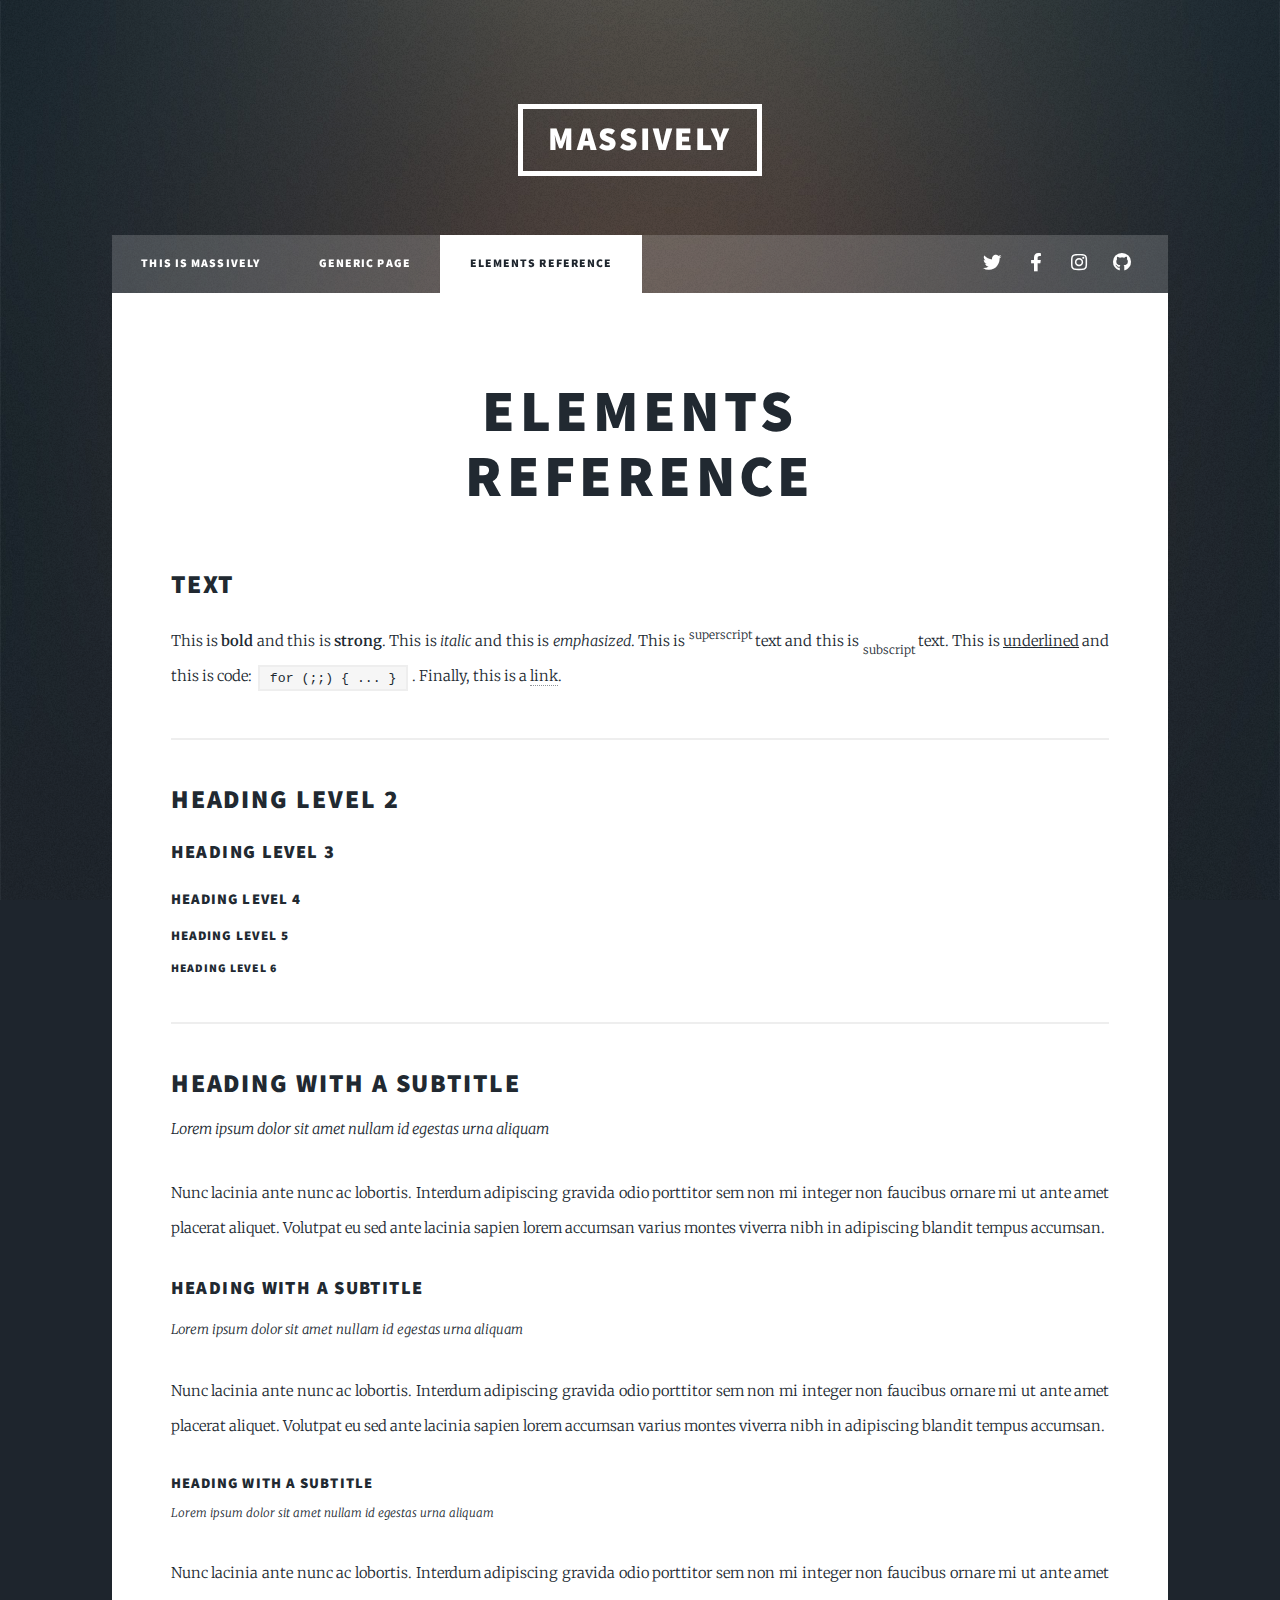
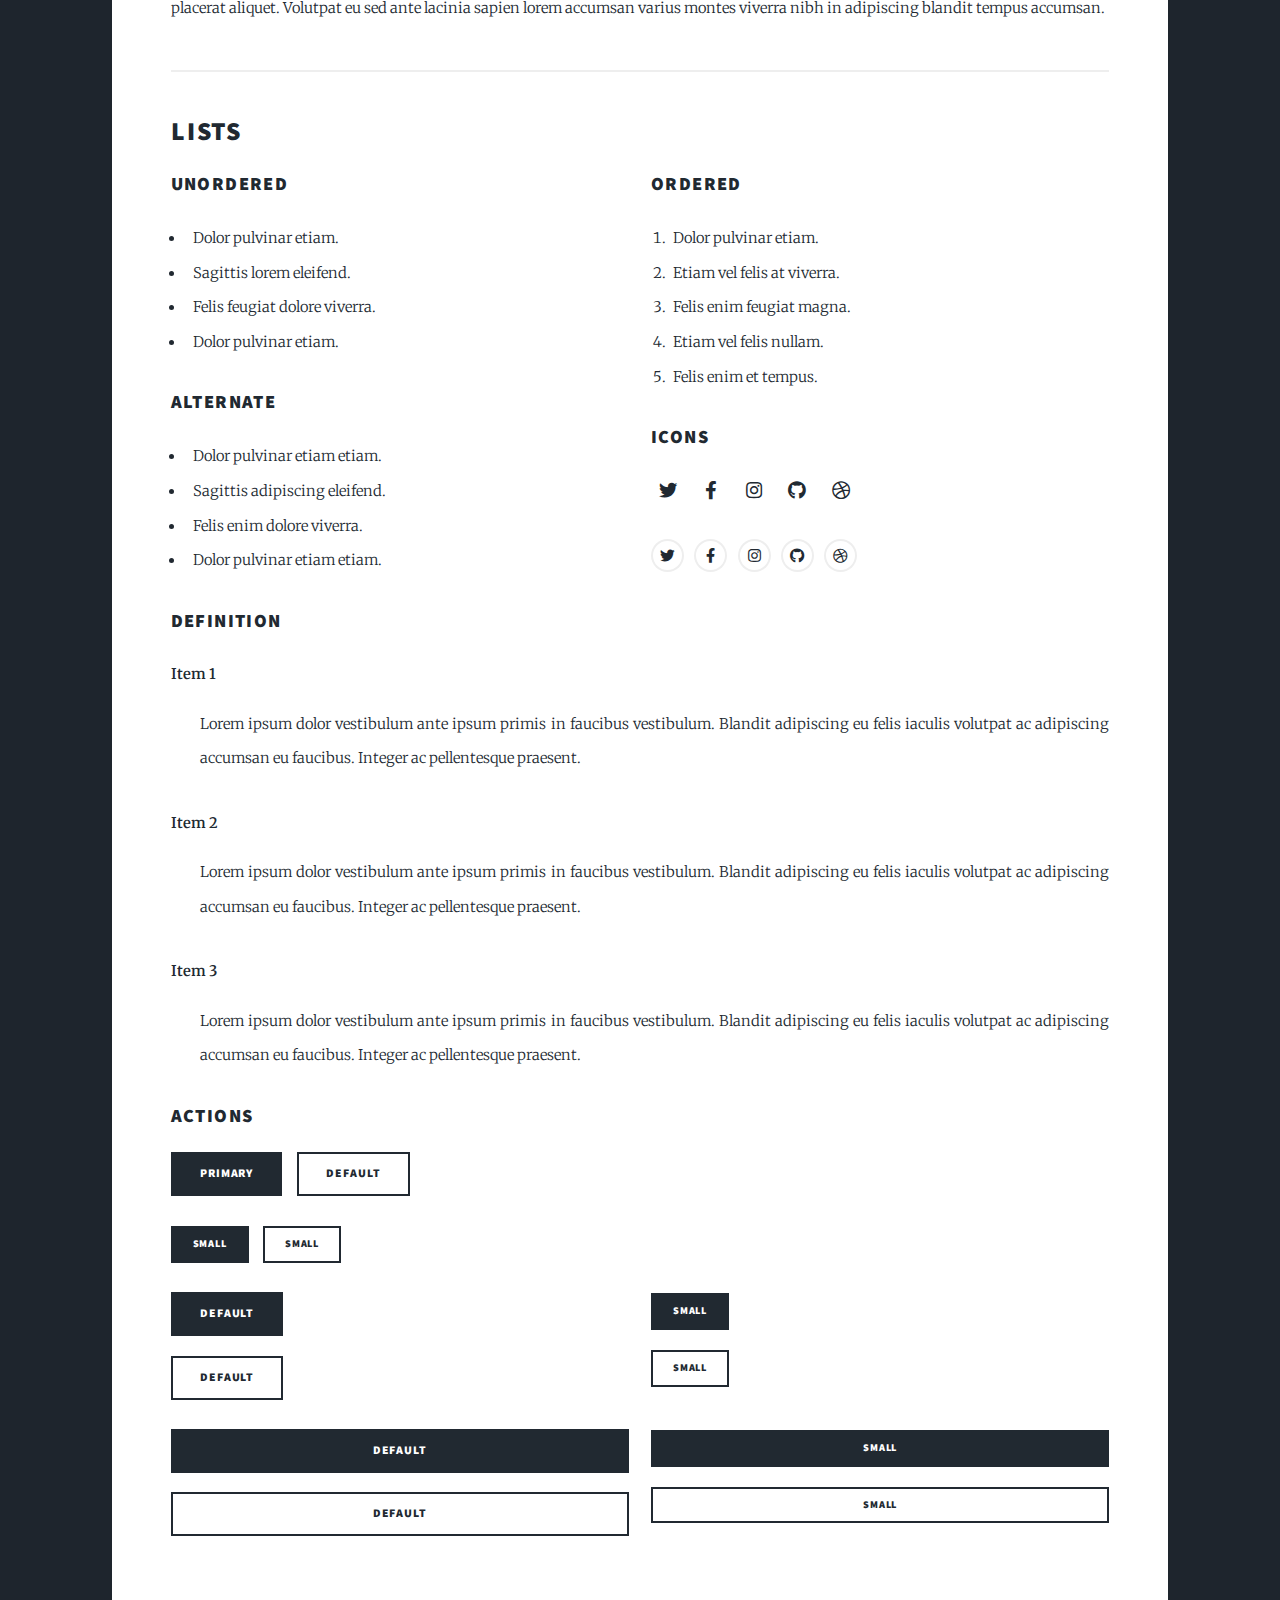
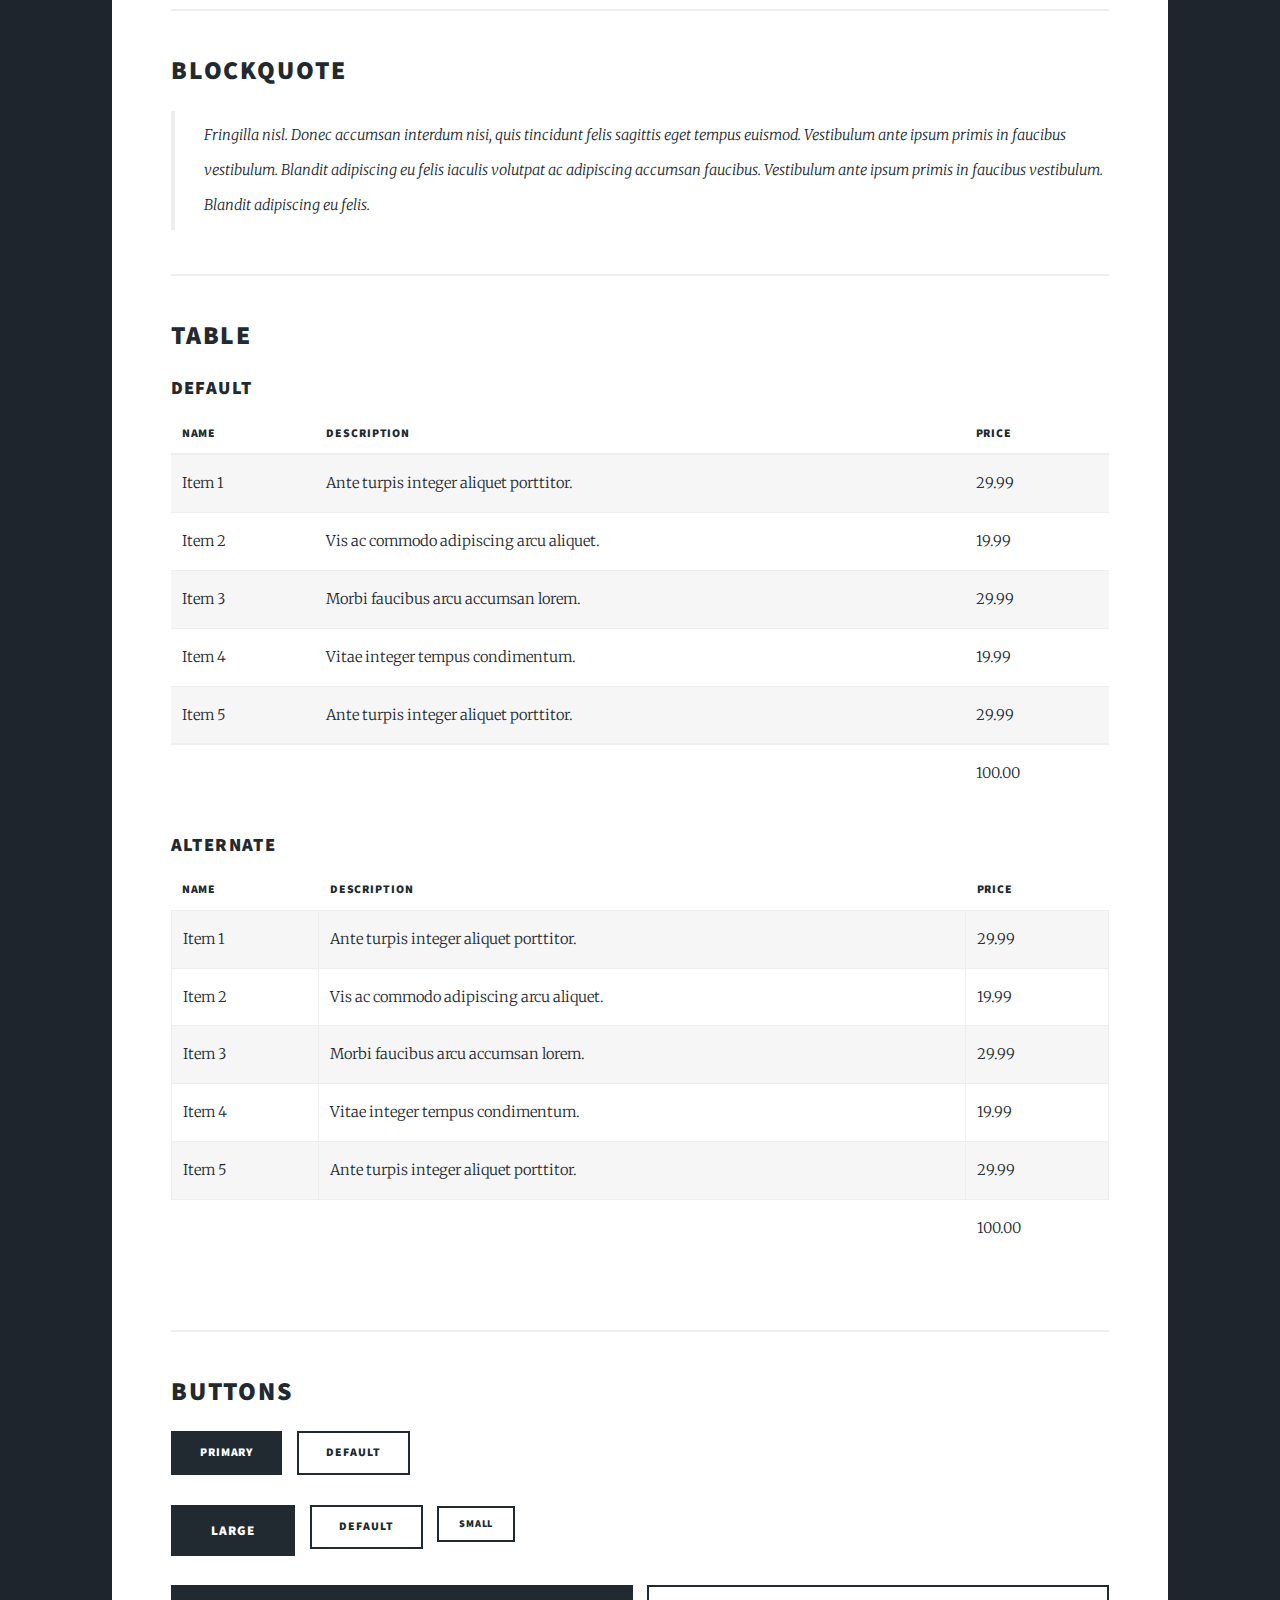
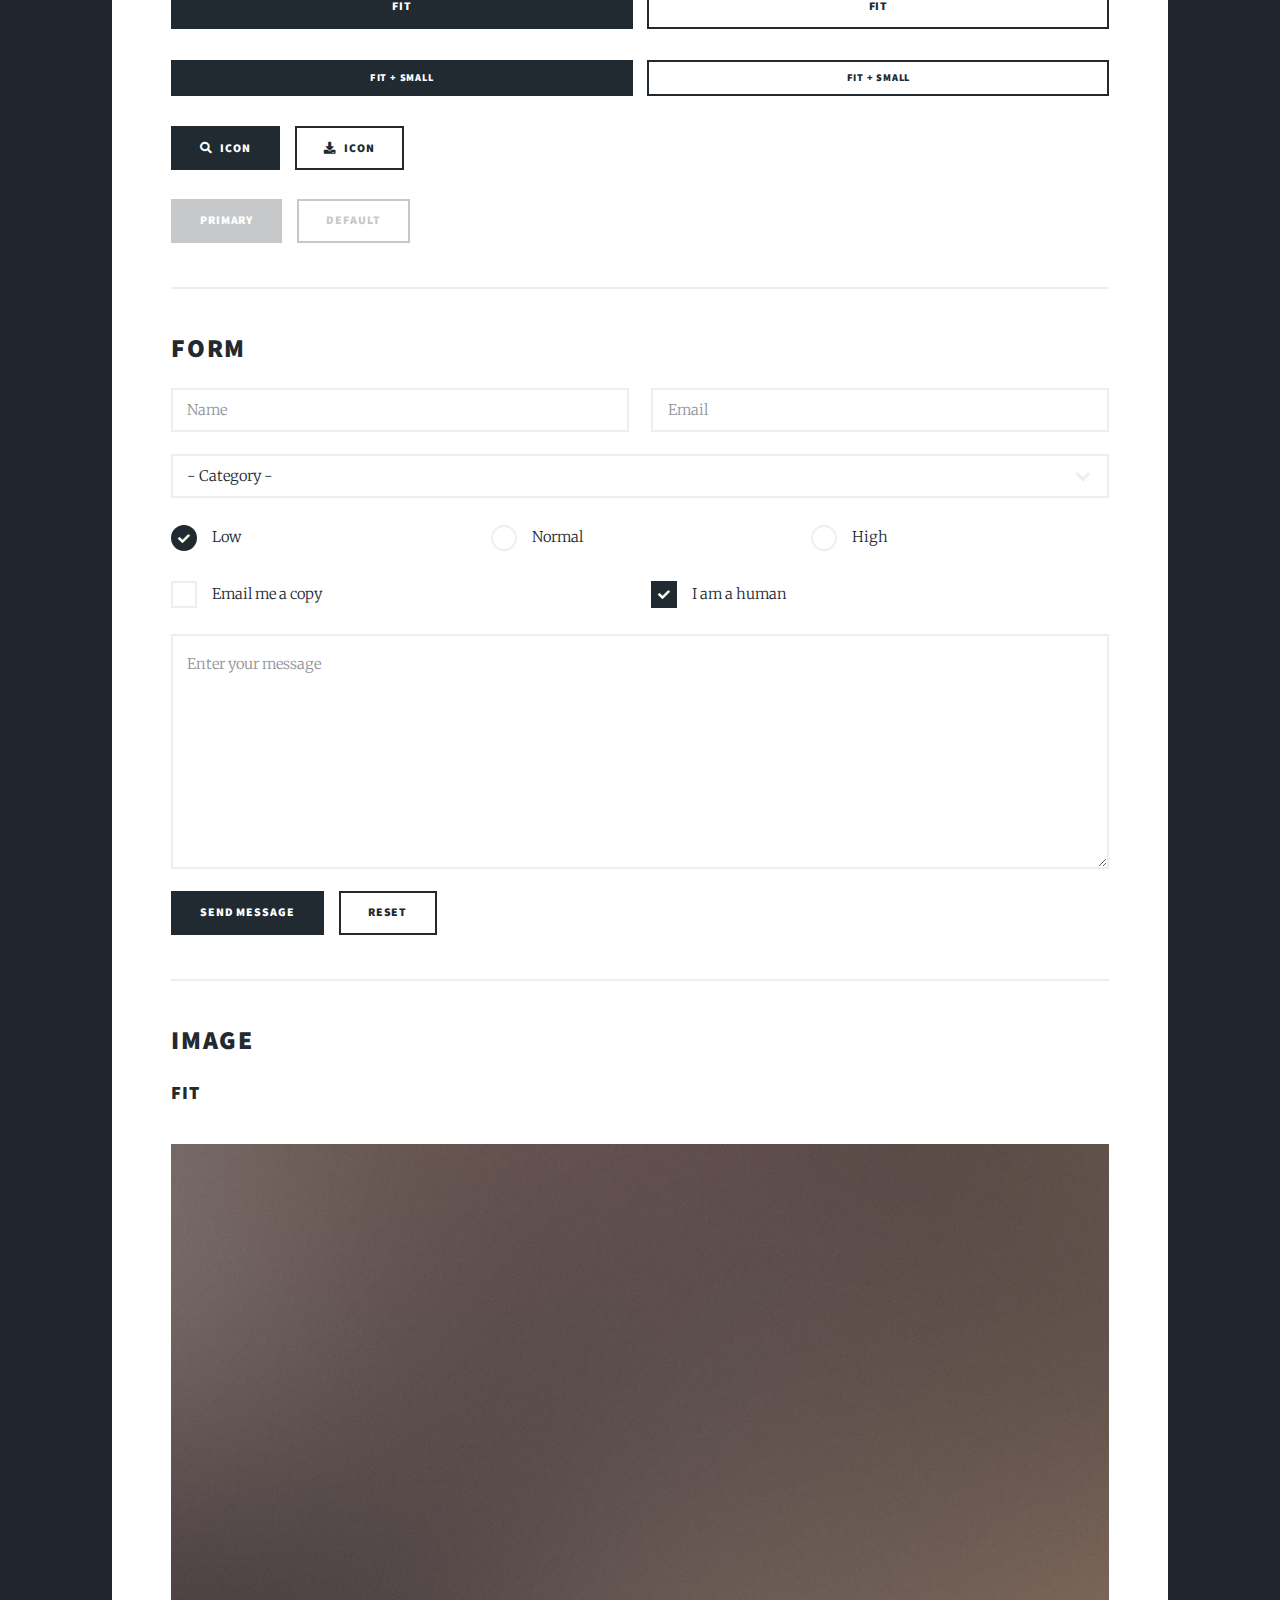
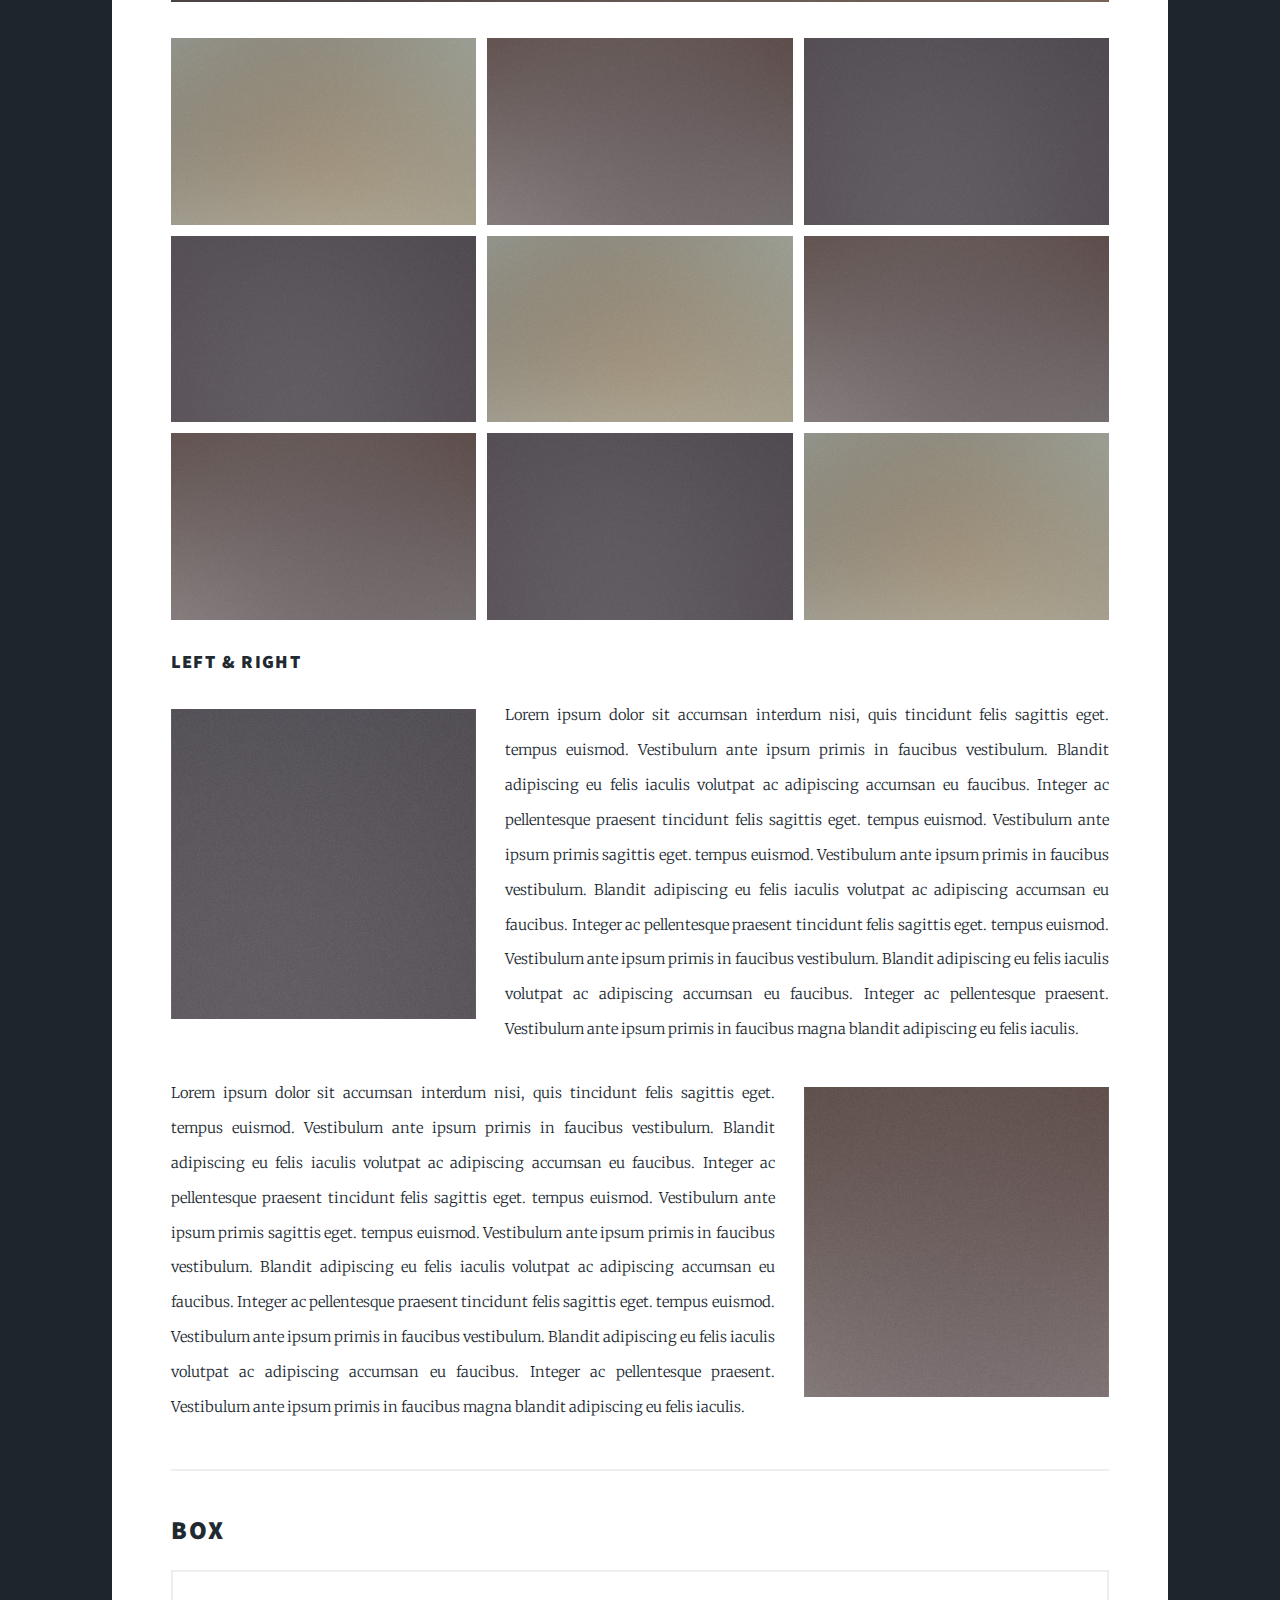
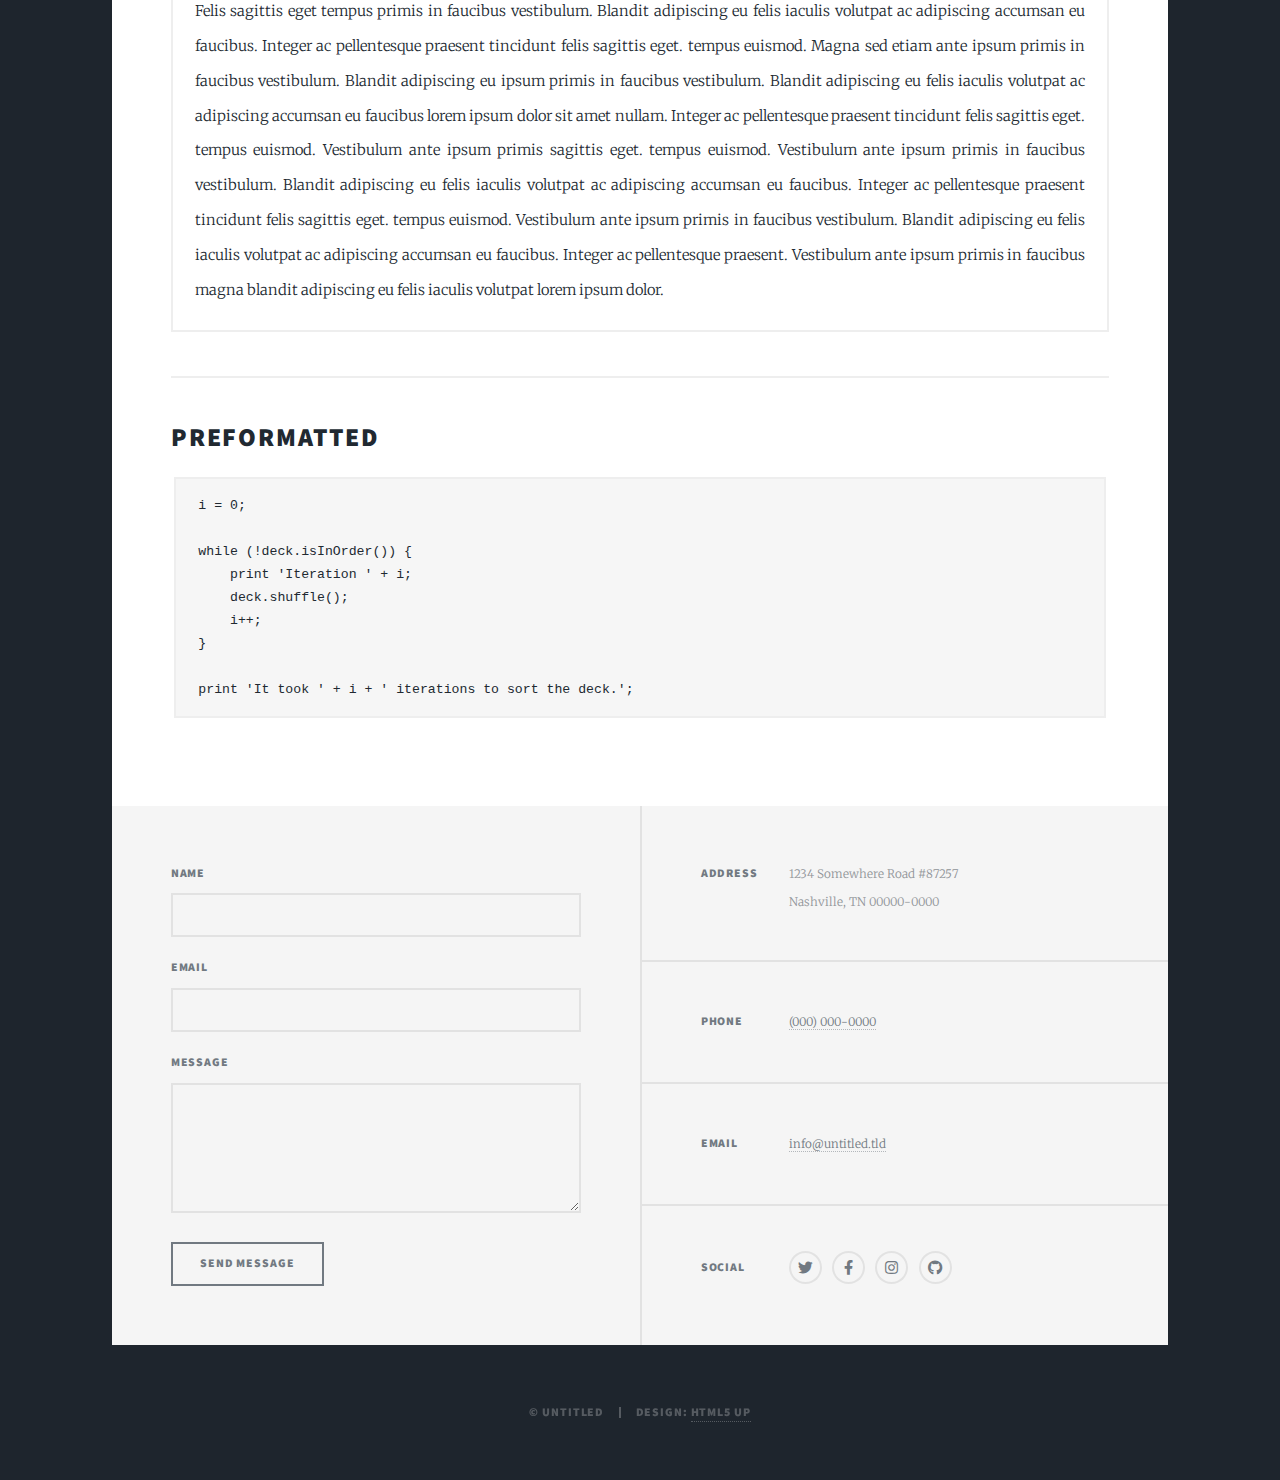
==== elements.html @ d50e8ffd "fixed directories" ====
<!DOCTYPE HTML>
<!--
	Massively by HTML5 UP
	html5up.net | @ajlkn
	Free for personal and commercial use under the CCA 3.0 license (html5up.net/license)
-->
<html>
	<head>
		<title>Elements Reference - Massively by HTML5 UP</title>
		<meta charset="utf-8" />
		<meta name="viewport" content="width=device-width, initial-scale=1, user-scalable=no" />
		<link rel="stylesheet" href="assets/css/main.css" />
		<noscript><link rel="stylesheet" href="assets/css/noscript.css" /></noscript>
	</head>
	<body class="is-preload">

		<!-- Wrapper -->
			<div id="wrapper">

				<!-- Header -->
					<header id="header">
						<a href="index.html" class="logo">Massively</a>
					</header>

				<!-- Nav -->
					<nav id="nav">
						<ul class="links">
							<li><a href="index.html">This is Massively</a></li>
							<li><a href="generic.html">Generic Page</a></li>
							<li class="active"><a href="elements.html">Elements Reference</a></li>
						</ul>
						<ul class="icons">
							<li><a href="#" class="icon brands fa-twitter"><span class="label">Twitter</span></a></li>
							<li><a href="#" class="icon brands fa-facebook-f"><span class="label">Facebook</span></a></li>
							<li><a href="#" class="icon brands fa-instagram"><span class="label">Instagram</span></a></li>
							<li><a href="#" class="icon brands fa-github"><span class="label">GitHub</span></a></li>
						</ul>
					</nav>

				<!-- Main -->
					<div id="main">

						<!-- Post -->
							<section class="post">
								<header class="major">
									<h1>Elements<br />
									Reference</h1>
								</header>

								<!-- Text stuff -->
									<h2>Text</h2>
									<p>This is <b>bold</b> and this is <strong>strong</strong>. This is <i>italic</i> and this is <em>emphasized</em>.
									This is <sup>superscript</sup> text and this is <sub>subscript</sub> text.
									This is <u>underlined</u> and this is code: <code>for (;;) { ... }</code>.
									Finally, this is a <a href="#">link</a>.</p>
									<hr />
									<h2>Heading Level 2</h2>
									<h3>Heading Level 3</h3>
									<h4>Heading Level 4</h4>
									<h5>Heading Level 5</h5>
									<h6>Heading Level 6</h6>
									<hr />
									<header>
										<h2>Heading with a Subtitle</h2>
										<p>Lorem ipsum dolor sit amet nullam id egestas urna aliquam</p>
									</header>
									<p>Nunc lacinia ante nunc ac lobortis. Interdum adipiscing gravida odio porttitor sem non mi integer non faucibus ornare mi ut ante amet placerat aliquet. Volutpat eu sed ante lacinia sapien lorem accumsan varius montes viverra nibh in adipiscing blandit tempus accumsan.</p>
									<header>
										<h3>Heading with a Subtitle</h3>
										<p>Lorem ipsum dolor sit amet nullam id egestas urna aliquam</p>
									</header>
									<p>Nunc lacinia ante nunc ac lobortis. Interdum adipiscing gravida odio porttitor sem non mi integer non faucibus ornare mi ut ante amet placerat aliquet. Volutpat eu sed ante lacinia sapien lorem accumsan varius montes viverra nibh in adipiscing blandit tempus accumsan.</p>
									<header>
										<h4>Heading with a Subtitle</h4>
										<p>Lorem ipsum dolor sit amet nullam id egestas urna aliquam</p>
									</header>
									<p>Nunc lacinia ante nunc ac lobortis. Interdum adipiscing gravida odio porttitor sem non mi integer non faucibus ornare mi ut ante amet placerat aliquet. Volutpat eu sed ante lacinia sapien lorem accumsan varius montes viverra nibh in adipiscing blandit tempus accumsan.</p>

									<hr />

								<!-- Lists -->
									<h2>Lists</h2>
									<div class="row">
										<div class="col-6 col-12-small">

											<h3>Unordered</h3>
											<ul>
												<li>Dolor pulvinar etiam.</li>
												<li>Sagittis lorem eleifend.</li>
												<li>Felis feugiat dolore viverra.</li>
												<li>Dolor pulvinar etiam.</li>
											</ul>

											<h3>Alternate</h3>
											<ul class="alt">
												<li>Dolor pulvinar etiam etiam.</li>
												<li>Sagittis adipiscing eleifend.</li>
												<li>Felis enim dolore viverra.</li>
												<li>Dolor pulvinar etiam etiam.</li>
											</ul>

										</div>
										<div class="col-6 col-12-small">

											<h3>Ordered</h3>
											<ol>
												<li>Dolor pulvinar etiam.</li>
												<li>Etiam vel felis at viverra.</li>
												<li>Felis enim feugiat magna.</li>
												<li>Etiam vel felis nullam.</li>
												<li>Felis enim et tempus.</li>
											</ol>

											<h3>Icons</h3>
											<ul class="icons">
												<li><a href="#" class="icon brands fa-twitter"><span class="label">Twitter</span></a></li>
												<li><a href="#" class="icon brands fa-facebook-f"><span class="label">Facebook</span></a></li>
												<li><a href="#" class="icon brands fa-instagram"><span class="label">Instagram</span></a></li>
												<li><a href="#" class="icon brands fa-github"><span class="label">Github</span></a></li>
												<li><a href="#" class="icon brands fa-dribbble"><span class="label">Dribbble</span></a></li>
											</ul>
											<ul class="icons alt">
												<li><a href="#" class="icon brands alt fa-twitter"><span class="label">Twitter</span></a></li>
												<li><a href="#" class="icon brands alt fa-facebook-f"><span class="label">Facebook</span></a></li>
												<li><a href="#" class="icon brands alt fa-instagram"><span class="label">Instagram</span></a></li>
												<li><a href="#" class="icon brands alt fa-github"><span class="label">Github</span></a></li>
												<li><a href="#" class="icon brands alt fa-dribbble"><span class="label">Dribbble</span></a></li>
											</ul>

										</div>
									</div>
									<h3>Definition</h3>
									<dl>
										<dt>Item 1</dt>
										<dd>
											<p>Lorem ipsum dolor vestibulum ante ipsum primis in faucibus vestibulum. Blandit adipiscing eu felis iaculis volutpat ac adipiscing accumsan eu faucibus. Integer ac pellentesque praesent.</p>
										</dd>
										<dt>Item 2</dt>
										<dd>
											<p>Lorem ipsum dolor vestibulum ante ipsum primis in faucibus vestibulum. Blandit adipiscing eu felis iaculis volutpat ac adipiscing accumsan eu faucibus. Integer ac pellentesque praesent.</p>
										</dd>
										<dt>Item 3</dt>
										<dd>
											<p>Lorem ipsum dolor vestibulum ante ipsum primis in faucibus vestibulum. Blandit adipiscing eu felis iaculis volutpat ac adipiscing accumsan eu faucibus. Integer ac pellentesque praesent.</p>
										</dd>
									</dl>

									<h3>Actions</h3>
									<ul class="actions">
										<li><a href="#" class="button primary">Primary</a></li>
										<li><a href="#" class="button">Default</a></li>
									</ul>
									<ul class="actions small">
										<li><a href="#" class="button primary small">Small</a></li>
										<li><a href="#" class="button small">Small</a></li>
									</ul>
									<div class="row">
										<div class="col-6 col-12-small">
											<ul class="actions stacked">
												<li><a href="#" class="button primary">Default</a></li>
												<li><a href="#" class="button">Default</a></li>
											</ul>
										</div>
										<div class="col-6 col-12-small">
											<ul class="actions stacked">
												<li><a href="#" class="button primary small">Small</a></li>
												<li><a href="#" class="button small">Small</a></li>
											</ul>
										</div>
									</div>
									<div class="row">
										<div class="col-6 col-12-small">
											<ul class="actions stacked">
												<li><a href="#" class="button primary fit">Default</a></li>
												<li><a href="#" class="button fit">Default</a></li>
											</ul>
										</div>
										<div class="col-6 col-12-small">
											<ul class="actions stacked">
												<li><a href="#" class="button primary small fit">Small</a></li>
												<li><a href="#" class="button small fit">Small</a></li>
											</ul>
										</div>
									</div>

									<hr />

								<!-- Blockquote -->
									<h2>Blockquote</h2>
									<blockquote>Fringilla nisl. Donec accumsan interdum nisi, quis tincidunt felis sagittis eget tempus euismod. Vestibulum ante ipsum primis in faucibus vestibulum. Blandit adipiscing eu felis iaculis volutpat ac adipiscing accumsan faucibus. Vestibulum ante ipsum primis in faucibus vestibulum. Blandit adipiscing eu felis.</blockquote>

									<hr />

								<!-- Table -->
									<h2>Table</h2>

									<h3>Default</h3>
									<div class="table-wrapper">
										<table>
											<thead>
												<tr>
													<th>Name</th>
													<th>Description</th>
													<th>Price</th>
												</tr>
											</thead>
											<tbody>
												<tr>
													<td>Item 1</td>
													<td>Ante turpis integer aliquet porttitor.</td>
													<td>29.99</td>
												</tr>
												<tr>
													<td>Item 2</td>
													<td>Vis ac commodo adipiscing arcu aliquet.</td>
													<td>19.99</td>
												</tr>
												<tr>
													<td>Item 3</td>
													<td> Morbi faucibus arcu accumsan lorem.</td>
													<td>29.99</td>
												</tr>
												<tr>
													<td>Item 4</td>
													<td>Vitae integer tempus condimentum.</td>
													<td>19.99</td>
												</tr>
												<tr>
													<td>Item 5</td>
													<td>Ante turpis integer aliquet porttitor.</td>
													<td>29.99</td>
												</tr>
											</tbody>
											<tfoot>
												<tr>
													<td colspan="2"></td>
													<td>100.00</td>
												</tr>
											</tfoot>
										</table>
									</div>

									<h3>Alternate</h3>
									<div class="table-wrapper">
										<table class="alt">
											<thead>
												<tr>
													<th>Name</th>
													<th>Description</th>
													<th>Price</th>
												</tr>
											</thead>
											<tbody>
												<tr>
													<td>Item 1</td>
													<td>Ante turpis integer aliquet porttitor.</td>
													<td>29.99</td>
												</tr>
												<tr>
													<td>Item 2</td>
													<td>Vis ac commodo adipiscing arcu aliquet.</td>
													<td>19.99</td>
												</tr>
												<tr>
													<td>Item 3</td>
													<td> Morbi faucibus arcu accumsan lorem.</td>
													<td>29.99</td>
												</tr>
												<tr>
													<td>Item 4</td>
													<td>Vitae integer tempus condimentum.</td>
													<td>19.99</td>
												</tr>
												<tr>
													<td>Item 5</td>
													<td>Ante turpis integer aliquet porttitor.</td>
													<td>29.99</td>
												</tr>
											</tbody>
											<tfoot>
												<tr>
													<td colspan="2"></td>
													<td>100.00</td>
												</tr>
											</tfoot>
										</table>
									</div>

									<hr />

								<!-- Buttons -->
									<h2>Buttons</h2>
									<ul class="actions">
										<li><a href="#" class="button primary">Primary</a></li>
										<li><a href="#" class="button">Default</a></li>
									</ul>
									<ul class="actions">
										<li><a href="#" class="button primary large">Large</a></li>
										<li><a href="#" class="button">Default</a></li>
										<li><a href="#" class="button small">Small</a></li>
									</ul>
									<ul class="actions fit">
										<li><a href="#" class="button primary fit">Fit</a></li>
										<li><a href="#" class="button fit">Fit</a></li>
									</ul>
									<ul class="actions fit small">
										<li><a href="#" class="button primary fit small">Fit + Small</a></li>
										<li><a href="#" class="button fit small">Fit + Small</a></li>
									</ul>
									<ul class="actions">
										<li><a href="#" class="button primary icon solid fa-search">Icon</a></li>
										<li><a href="#" class="button icon solid fa-download">Icon</a></li>
									</ul>
									<ul class="actions">
										<li><span class="button primary disabled">Primary</span></li>
										<li><span class="button disabled">Default</span></li>
									</ul>

									<hr />

								<!-- Form -->
									<h2>Form</h2>

									<form method="post" action="#">
										<div class="row gtr-uniform">
											<div class="col-6 col-12-xsmall">
												<input type="text" name="demo-name" id="demo-name" value="" placeholder="Name" />
											</div>
											<div class="col-6 col-12-xsmall">
												<input type="email" name="demo-email" id="demo-email" value="" placeholder="Email" />
											</div>
											<!-- Break -->
											<div class="col-12">
												<select name="demo-category" id="demo-category">
													<option value="">- Category -</option>
													<option value="1">Manufacturing</option>
													<option value="1">Shipping</option>
													<option value="1">Administration</option>
													<option value="1">Human Resources</option>
												</select>
											</div>
											<!-- Break -->
											<div class="col-4 col-12-small">
												<input type="radio" id="demo-priority-low" name="demo-priority" checked>
												<label for="demo-priority-low">Low</label>
											</div>
											<div class="col-4 col-12-small">
												<input type="radio" id="demo-priority-normal" name="demo-priority">
												<label for="demo-priority-normal">Normal</label>
											</div>
											<div class="col-4 col-12-small">
												<input type="radio" id="demo-priority-high" name="demo-priority">
												<label for="demo-priority-high">High</label>
											</div>
											<!-- Break -->
											<div class="col-6 col-12-small">
												<input type="checkbox" id="demo-copy" name="demo-copy">
												<label for="demo-copy">Email me a copy</label>
											</div>
											<div class="col-6 col-12-small">
												<input type="checkbox" id="demo-human" name="demo-human" checked>
												<label for="demo-human">I am a human</label>
											</div>
											<!-- Break -->
											<div class="col-12">
												<textarea name="demo-message" id="demo-message" placeholder="Enter your message" rows="6"></textarea>
											</div>
											<!-- Break -->
											<div class="col-12">
												<ul class="actions">
													<li><input type="submit" value="Send Message" class="primary" /></li>
													<li><input type="reset" value="Reset" /></li>
												</ul>
											</div>
										</div>
									</form>

									<hr />

								<!-- Image -->
									<h2>Image</h2>

									<h3>Fit</h3>
									<span class="image fit"><img src="images/pic01.jpg" alt="" /></span>
									<div class="box alt">
										<div class="row gtr-50 gtr-uniform">
											<div class="col-4"><span class="image fit"><img src="images/pic02.jpg" alt="" /></span></div>
											<div class="col-4"><span class="image fit"><img src="images/pic03.jpg" alt="" /></span></div>
											<div class="col-4"><span class="image fit"><img src="images/pic04.jpg" alt="" /></span></div>
											<!-- Break -->
											<div class="col-4"><span class="image fit"><img src="images/pic04.jpg" alt="" /></span></div>
											<div class="col-4"><span class="image fit"><img src="images/pic02.jpg" alt="" /></span></div>
											<div class="col-4"><span class="image fit"><img src="images/pic03.jpg" alt="" /></span></div>
											<!-- Break -->
											<div class="col-4"><span class="image fit"><img src="images/pic03.jpg" alt="" /></span></div>
											<div class="col-4"><span class="image fit"><img src="images/pic04.jpg" alt="" /></span></div>
											<div class="col-4"><span class="image fit"><img src="images/pic02.jpg" alt="" /></span></div>
										</div>
									</div>

									<h3>Left &amp; Right</h3>
									<p><span class="image left"><img src="images/pic08.jpg" alt="" /></span>Lorem ipsum dolor sit accumsan interdum nisi, quis tincidunt felis sagittis eget. tempus euismod. Vestibulum ante ipsum primis in faucibus vestibulum. Blandit adipiscing eu felis iaculis volutpat ac adipiscing accumsan eu faucibus. Integer ac pellentesque praesent tincidunt felis sagittis eget. tempus euismod. Vestibulum ante ipsum primis sagittis eget. tempus euismod. Vestibulum ante ipsum primis in faucibus vestibulum. Blandit adipiscing eu felis iaculis volutpat ac adipiscing accumsan eu faucibus. Integer ac pellentesque praesent tincidunt felis sagittis eget. tempus euismod. Vestibulum ante ipsum primis in faucibus vestibulum. Blandit adipiscing eu felis iaculis volutpat ac adipiscing accumsan eu faucibus. Integer ac pellentesque praesent. Vestibulum ante ipsum primis in faucibus magna blandit adipiscing eu felis iaculis.</p>
									<p><span class="image right"><img src="images/pic09.jpg" alt="" /></span>Lorem ipsum dolor sit accumsan interdum nisi, quis tincidunt felis sagittis eget. tempus euismod. Vestibulum ante ipsum primis in faucibus vestibulum. Blandit adipiscing eu felis iaculis volutpat ac adipiscing accumsan eu faucibus. Integer ac pellentesque praesent tincidunt felis sagittis eget. tempus euismod. Vestibulum ante ipsum primis sagittis eget. tempus euismod. Vestibulum ante ipsum primis in faucibus vestibulum. Blandit adipiscing eu felis iaculis volutpat ac adipiscing accumsan eu faucibus. Integer ac pellentesque praesent tincidunt felis sagittis eget. tempus euismod. Vestibulum ante ipsum primis in faucibus vestibulum. Blandit adipiscing eu felis iaculis volutpat ac adipiscing accumsan eu faucibus. Integer ac pellentesque praesent. Vestibulum ante ipsum primis in faucibus magna blandit adipiscing eu felis iaculis.</p>

									<hr />

								<!-- Box -->
									<h2>Box</h2>
									<div class="box">
										<p>Felis sagittis eget tempus primis in faucibus vestibulum. Blandit adipiscing eu felis iaculis volutpat ac adipiscing accumsan eu faucibus. Integer ac pellentesque praesent tincidunt felis sagittis eget. tempus euismod. Magna sed etiam ante ipsum primis in faucibus vestibulum. Blandit adipiscing eu ipsum primis in faucibus vestibulum. Blandit adipiscing eu felis iaculis volutpat ac adipiscing accumsan eu faucibus lorem ipsum dolor sit amet nullam. Integer ac pellentesque praesent tincidunt felis sagittis eget. tempus euismod. Vestibulum ante ipsum primis sagittis eget. tempus euismod. Vestibulum ante ipsum primis in faucibus vestibulum. Blandit adipiscing eu felis iaculis volutpat ac adipiscing accumsan eu faucibus. Integer ac pellentesque praesent tincidunt felis sagittis eget. tempus euismod. Vestibulum ante ipsum primis in faucibus vestibulum. Blandit adipiscing eu felis iaculis volutpat ac adipiscing accumsan eu faucibus. Integer ac pellentesque praesent. Vestibulum ante ipsum primis in faucibus magna blandit adipiscing eu felis iaculis volutpat lorem ipsum dolor.</p>
									</div>

									<hr />

								<!-- Preformatted Code -->
									<h2>Preformatted</h2>
									<pre><code>i = 0;

while (!deck.isInOrder()) {
    print 'Iteration ' + i;
    deck.shuffle();
    i++;
}

print 'It took ' + i + ' iterations to sort the deck.';
</code></pre>

							</section>

					</div>

				<!-- Footer -->
					<footer id="footer">
						<section>
							<form method="post" action="#">
								<div class="fields">
									<div class="field">
										<label for="name">Name</label>
										<input type="text" name="name" id="name" />
									</div>
									<div class="field">
										<label for="email">Email</label>
										<input type="text" name="email" id="email" />
									</div>
									<div class="field">
										<label for="message">Message</label>
										<textarea name="message" id="message" rows="3"></textarea>
									</div>
								</div>
								<ul class="actions">
									<li><input type="submit" value="Send Message" /></li>
								</ul>
							</form>
						</section>
						<section class="split contact">
							<section class="alt">
								<h3>Address</h3>
								<p>1234 Somewhere Road #87257<br />
								Nashville, TN 00000-0000</p>
							</section>
							<section>
								<h3>Phone</h3>
								<p><a href="#">(000) 000-0000</a></p>
							</section>
							<section>
								<h3>Email</h3>
								<p><a href="#">info@untitled.tld</a></p>
							</section>
							<section>
								<h3>Social</h3>
								<ul class="icons alt">
									<li><a href="#" class="icon brands alt fa-twitter"><span class="label">Twitter</span></a></li>
									<li><a href="#" class="icon brands alt fa-facebook-f"><span class="label">Facebook</span></a></li>
									<li><a href="#" class="icon brands alt fa-instagram"><span class="label">Instagram</span></a></li>
									<li><a href="#" class="icon brands alt fa-github"><span class="label">GitHub</span></a></li>
								</ul>
							</section>
						</section>
					</footer>

				<!-- Copyright -->
					<div id="copyright">
						<ul><li>&copy; Untitled</li><li>Design: <a href="https://html5up.net">HTML5 UP</a></li></ul>
					</div>

			</div>

		<!-- Scripts -->
			<script src="assets/js/jquery.min.js"></script>
			<script src="assets/js/jquery.scrollex.min.js"></script>
			<script src="assets/js/jquery.scrolly.min.js"></script>
			<script src="assets/js/browser.min.js"></script>
			<script src="assets/js/breakpoints.min.js"></script>
			<script src="assets/js/util.js"></script>
			<script src="assets/js/main.js"></script>

	</body>
</html>
---- assets/css/main.css ----
@import url(fontawesome-all.min.css);
@import url("https://fonts.googleapis.com/css?family=Merriweather:300,700,300italic,700italic|Source+Sans+Pro:900");

/*
	Massively by HTML5 UP
	html5up.net | @ajlkn
	Free for personal and commercial use under the CCA 3.0 license (html5up.net/license)
*/

html, body, div, span, applet, object,
iframe, h1, h2, h3, h4, h5, h6, p, blockquote,
pre, a, abbr, acronym, address, big, cite,
code, del, dfn, em, img, ins, kbd, q, s, samp,
small, strike, strong, sub, sup, tt, var, b,
u, i, center, dl, dt, dd, ol, ul, li, fieldset,
form, label, legend, table, caption, tbody,
tfoot, thead, tr, th, td, article, aside,
canvas, details, embed, figure, figcaption,
footer, header, hgroup, menu, nav, output, ruby,
section, summary, time, mark, audio, video {
	margin: 0;
	padding: 0;
	border: 0;
	font-size: 100%;
	font: inherit;
	vertical-align: baseline;}

article, aside, details, figcaption, figure,
footer, header, hgroup, menu, nav, section {
	display: block;}

body {
	line-height: 1;
}

ol, ul {
	list-style: none;
}

blockquote, q {
	quotes: none;
}

	blockquote:before, blockquote:after, q:before, q:after {
		content: '';
		content: none;
	}

table {
	border-collapse: collapse;
	border-spacing: 0;
}

body {
	-webkit-text-size-adjust: none;
}

mark {
	background-color: transparent;
	color: inherit;
}

input::-moz-focus-inner {
	border: 0;
	padding: 0;
}

input, select, textarea {
	-moz-appearance: none;
	-webkit-appearance: none;
	-ms-appearance: none;
	appearance: none;
}

/* Basic */

	@-ms-viewport {
		width: device-width;
	}

	body {
		-ms-overflow-style: scrollbar;
	}

	@media screen and (max-width: 480px) {

		html, body {
			min-width: 320px;
		}

	}

	html {
		box-sizing: border-box;
	}

	*, *:before, *:after {
		box-sizing: inherit;
	}

	body {
		background-color: #1e252d;
	}

		body.is-preload *, body.is-preload *:before, body.is-preload *:after {
			-moz-animation: none !important;
			-webkit-animation: none !important;
			-ms-animation: none !important;
			animation: none !important;
			-moz-transition: none !important;
			-webkit-transition: none !important;
			-ms-transition: none !important;
			transition: none !important;
		}

/* Type */

	html {
		font-size: 16pt;
	}

		@media screen and (max-width: 1680px) {

			html {
				font-size: 12pt;
			}

		}

		@media screen and (max-width: 1280px) {

			html {
				font-size: 11pt;
			}

		}

		@media screen and (max-width: 360px) {

			html {
				font-size: 10pt;
			}

		}

	body {
		color: #212931;
	}

	body, input, select, textarea {
		font-family: "Merriweather", Georgia, serif;
		font-weight: 300;
		font-size: 1rem;
		line-height: 2.375;
	}

	a {
		-moz-transition: color 0.2s ease-in-out, background-color 0.2s ease-in-out, border-color 0.2s ease-in-out, box-shadow 0.2s ease-in-out;
		-webkit-transition: color 0.2s ease-in-out, background-color 0.2s ease-in-out, border-color 0.2s ease-in-out, box-shadow 0.2s ease-in-out;
		-ms-transition: color 0.2s ease-in-out, background-color 0.2s ease-in-out, border-color 0.2s ease-in-out, box-shadow 0.2s ease-in-out;
		transition: color 0.2s ease-in-out, background-color 0.2s ease-in-out, border-color 0.2s ease-in-out, box-shadow 0.2s ease-in-out;
		border-bottom: dotted 1px;
		text-decoration: none;
	}

		a:hover {
			border-bottom-color: transparent;
		}

	strong, b {
		font-weight: 600;
	}

	em, i {
		font-style: italic;
	}

	p {
		text-align: justify;
		margin: 0 0 2rem 0;
	}

	h1, h2, h3, h4, h5, h6 {
		font-family: "Source Sans Pro", Helvetica, sans-serif;
		font-weight: 900;
		line-height: 1.5;
		letter-spacing: 0.075em;
		text-transform: uppercase;
		margin: 0 0 1rem 0;
	}

		h1 a, h2 a, h3 a, h4 a, h5 a, h6 a {
			border-bottom: 0;
			color: inherit;
			text-decoration: none;
		}

	h1 {
		font-size: 4rem;
		line-height: 1.1;
		margin: 0 0 2rem 0;
	}

	h2 {
		font-size: 1.75rem;
		line-height: 1.3;
		margin: 0 0 1.5rem 0;
	}

	h3 {
		font-size: 1.25rem;
		margin: 0 0 1.5rem 0;
	}

	h4 {
		font-size: 1rem;
	}

	h5 {
		font-size: 0.9rem;
	}

	h6 {
		font-size: 0.8rem;
	}

	sub {
		font-size: 0.8rem;
		position: relative;
		top: 0.5rem;
	}

	sup {
		font-size: 0.8rem;
		position: relative;
		top: -0.5rem;
	}

	blockquote {
		border-left: solid 4px;
		font-style: italic;
		margin: 0 0 2rem 0;
		padding: 0.5rem 0 0.5rem 2rem;
	}

	code {
		border: solid 2px;
		font-family: "Courier New", monospace;
		font-size: 0.9rem;
		margin: 0 0.25rem;
		padding: 0.25rem 0.65rem;
	}

	pre {
		-webkit-overflow-scrolling: touch;
		font-family: "Courier New", monospace;
		font-size: 0.9rem;
		margin: 0 0 2rem 0;
	}

		pre code {
			display: block;
			line-height: 1.75;
			padding: 1rem 1.5rem;
			overflow-x: auto;
		}

	hr {
		border: 0;
		border-bottom: solid 2px;
		margin: 3rem 0;
	}

		hr.major {
			margin: 5rem 0;
		}

	.align-left {
		text-align: left;
	}

	.align-center {
		text-align: center;
	}

	.align-right {
		text-align: right;
	}

	input, select, textarea {
		color: #212931;
	}

	a {
		color: #212931;
		border-bottom-color: rgba(33, 41, 49, 0.5);
	}

		a:hover {
			border-bottom-color: transparent;
			color: #18bfef !important;
		}

	strong, b {
		color: #212931;
	}

	h1, h2, h3, h4, h5, h6 {
		color: #212931;
	}

	blockquote {
		border-left-color: #eeeeee;
	}

	code {
		background: rgba(220, 220, 220, 0.25);
		border-color: #eeeeee;
	}

	hr {
		border-bottom-color: #eeeeee;
	}

/* Row */

	.row {
		display: flex;
		flex-wrap: wrap;
		box-sizing: border-box;
		align-items: stretch;
	}

		.row > * {
			box-sizing: border-box;
		}

		.row.gtr-uniform > * > :last-child {
			margin-bottom: 0;
		}

		.row.aln-left {
			justify-content: flex-start;
		}

		.row.aln-center {
			justify-content: center;
		}

		.row.aln-right {
			justify-content: flex-end;
		}

		.row.aln-top {
			align-items: flex-start;
		}

		.row.aln-middle {
			align-items: center;
		}

		.row.aln-bottom {
			align-items: flex-end;
		}

		.row > .imp {
			order: -1;
		}

		.row > .col-1 {
			width: 8.33333%;
		}

		.row > .off-1 {
			margin-left: 8.33333%;
		}

		.row > .col-2 {
			width: 16.66667%;
		}

		.row > .off-2 {
			margin-left: 16.66667%;
		}

		.row > .col-3 {
			width: 25%;
		}

		.row > .off-3 {
			margin-left: 25%;
		}

		.row > .col-4 {
			width: 33.33333%;
		}

		.row > .off-4 {
			margin-left: 33.33333%;
		}

		.row > .col-5 {
			width: 41.66667%;
		}

		.row > .off-5 {
			margin-left: 41.66667%;
		}

		.row > .col-6 {
			width: 50%;
		}

		.row > .off-6 {
			margin-left: 50%;
		}

		.row > .col-7 {
			width: 58.33333%;
		}

		.row > .off-7 {
			margin-left: 58.33333%;
		}

		.row > .col-8 {
			width: 66.66667%;
		}

		.row > .off-8 {
			margin-left: 66.66667%;
		}

		.row > .col-9 {
			width: 75%;
		}

		.row > .off-9 {
			margin-left: 75%;
		}

		.row > .col-10 {
			width: 83.33333%;
		}

		.row > .off-10 {
			margin-left: 83.33333%;
		}

		.row > .col-11 {
			width: 91.66667%;
		}

		.row > .off-11 {
			margin-left: 91.66667%;
		}

		.row > .col-12 {
			width: 100%;
		}

		.row > .off-12 {
			margin-left: 100%;
		}

		.row.gtr-0 {
			margin-top: 0;
			margin-left: 0rem;
		}

			.row.gtr-0 > * {
				padding: 0 0 0 0rem;
			}

			.row.gtr-0.gtr-uniform {
				margin-top: 0rem;
			}

				.row.gtr-0.gtr-uniform > * {
					padding-top: 0rem;
				}

		.row.gtr-25 {
			margin-top: 0;
			margin-left: -0.375rem;
		}

			.row.gtr-25 > * {
				padding: 0 0 0 0.375rem;
			}

			.row.gtr-25.gtr-uniform {
				margin-top: -0.375rem;
			}

				.row.gtr-25.gtr-uniform > * {
					padding-top: 0.375rem;
				}

		.row.gtr-50 {
			margin-top: 0;
			margin-left: -0.75rem;
		}

			.row.gtr-50 > * {
				padding: 0 0 0 0.75rem;
			}

			.row.gtr-50.gtr-uniform {
				margin-top: -0.75rem;
			}

				.row.gtr-50.gtr-uniform > * {
					padding-top: 0.75rem;
				}

		.row {
			margin-top: 0;
			margin-left: -1.5rem;
		}

			.row > * {
				padding: 0 0 0 1.5rem;
			}

			.row.gtr-uniform {
				margin-top: -1.5rem;
			}

				.row.gtr-uniform > * {
					padding-top: 1.5rem;
				}

		.row.gtr-150 {
			margin-top: 0;
			margin-left: -2.25rem;
		}

			.row.gtr-150 > * {
				padding: 0 0 0 2.25rem;
			}

			.row.gtr-150.gtr-uniform {
				margin-top: -2.25rem;
			}

				.row.gtr-150.gtr-uniform > * {
					padding-top: 2.25rem;
				}

		.row.gtr-200 {
			margin-top: 0;
			margin-left: -3rem;
		}

			.row.gtr-200 > * {
				padding: 0 0 0 3rem;
			}

			.row.gtr-200.gtr-uniform {
				margin-top: -3rem;
			}

				.row.gtr-200.gtr-uniform > * {
					padding-top: 3rem;
				}

		@media screen and (max-width: 1680px) {

			.row {
				display: flex;
				flex-wrap: wrap;
				box-sizing: border-box;
				align-items: stretch;
			}

				.row > * {
					box-sizing: border-box;
				}

				.row.gtr-uniform > * > :last-child {
					margin-bottom: 0;
				}

				.row.aln-left {
					justify-content: flex-start;
				}

				.row.aln-center {
					justify-content: center;
				}

				.row.aln-right {
					justify-content: flex-end;
				}

				.row.aln-top {
					align-items: flex-start;
				}

				.row.aln-middle {
					align-items: center;
				}

				.row.aln-bottom {
					align-items: flex-end;
				}

				.row > .imp-xlarge {
					order: -1;
				}

				.row > .col-1-xlarge {
					width: 8.33333%;
				}

				.row > .off-1-xlarge {
					margin-left: 8.33333%;
				}

				.row > .col-2-xlarge {
					width: 16.66667%;
				}

				.row > .off-2-xlarge {
					margin-left: 16.66667%;
				}

				.row > .col-3-xlarge {
					width: 25%;
				}

				.row > .off-3-xlarge {
					margin-left: 25%;
				}

				.row > .col-4-xlarge {
					width: 33.33333%;
				}

				.row > .off-4-xlarge {
					margin-left: 33.33333%;
				}

				.row > .col-5-xlarge {
					width: 41.66667%;
				}

				.row > .off-5-xlarge {
					margin-left: 41.66667%;
				}

				.row > .col-6-xlarge {
					width: 50%;
				}

				.row > .off-6-xlarge {
					margin-left: 50%;
				}

				.row > .col-7-xlarge {
					width: 58.33333%;
				}

				.row > .off-7-xlarge {
					margin-left: 58.33333%;
				}

				.row > .col-8-xlarge {
					width: 66.66667%;
				}

				.row > .off-8-xlarge {
					margin-left: 66.66667%;
				}

				.row > .col-9-xlarge {
					width: 75%;
				}

				.row > .off-9-xlarge {
					margin-left: 75%;
				}

				.row > .col-10-xlarge {
					width: 83.33333%;
				}

				.row > .off-10-xlarge {
					margin-left: 83.33333%;
				}

				.row > .col-11-xlarge {
					width: 91.66667%;
				}

				.row > .off-11-xlarge {
					margin-left: 91.66667%;
				}

				.row > .col-12-xlarge {
					width: 100%;
				}

				.row > .off-12-xlarge {
					margin-left: 100%;
				}

				.row.gtr-0 {
					margin-top: 0;
					margin-left: 0rem;
				}

					.row.gtr-0 > * {
						padding: 0 0 0 0rem;
					}

					.row.gtr-0.gtr-uniform {
						margin-top: 0rem;
					}

						.row.gtr-0.gtr-uniform > * {
							padding-top: 0rem;
						}

				.row.gtr-25 {
					margin-top: 0;
					margin-left: -0.375rem;
				}

					.row.gtr-25 > * {
						padding: 0 0 0 0.375rem;
					}

					.row.gtr-25.gtr-uniform {
						margin-top: -0.375rem;
					}

						.row.gtr-25.gtr-uniform > * {
							padding-top: 0.375rem;
						}

				.row.gtr-50 {
					margin-top: 0;
					margin-left: -0.75rem;
				}

					.row.gtr-50 > * {
						padding: 0 0 0 0.75rem;
					}

					.row.gtr-50.gtr-uniform {
						margin-top: -0.75rem;
					}

						.row.gtr-50.gtr-uniform > * {
							padding-top: 0.75rem;
						}

				.row {
					margin-top: 0;
					margin-left: -1.5rem;
				}

					.row > * {
						padding: 0 0 0 1.5rem;
					}

					.row.gtr-uniform {
						margin-top: -1.5rem;
					}

						.row.gtr-uniform > * {
							padding-top: 1.5rem;
						}

				.row.gtr-150 {
					margin-top: 0;
					margin-left: -2.25rem;
				}

					.row.gtr-150 > * {
						padding: 0 0 0 2.25rem;
					}

					.row.gtr-150.gtr-uniform {
						margin-top: -2.25rem;
					}

						.row.gtr-150.gtr-uniform > * {
							padding-top: 2.25rem;
						}

				.row.gtr-200 {
					margin-top: 0;
					margin-left: -3rem;
				}

					.row.gtr-200 > * {
						padding: 0 0 0 3rem;
					}

					.row.gtr-200.gtr-uniform {
						margin-top: -3rem;
					}

						.row.gtr-200.gtr-uniform > * {
							padding-top: 3rem;
						}

		}

		@media screen and (max-width: 1280px) {

			.row {
				display: flex;
				flex-wrap: wrap;
				box-sizing: border-box;
				align-items: stretch;
			}

				.row > * {
					box-sizing: border-box;
				}

				.row.gtr-uniform > * > :last-child {
					margin-bottom: 0;
				}

				.row.aln-left {
					justify-content: flex-start;
				}

				.row.aln-center {
					justify-content: center;
				}

				.row.aln-right {
					justify-content: flex-end;
				}

				.row.aln-top {
					align-items: flex-start;
				}

				.row.aln-middle {
					align-items: center;
				}

				.row.aln-bottom {
					align-items: flex-end;
				}

				.row > .imp-large {
					order: -1;
				}

				.row > .col-1-large {
					width: 8.33333%;
				}

				.row > .off-1-large {
					margin-left: 8.33333%;
				}

				.row > .col-2-large {
					width: 16.66667%;
				}

				.row > .off-2-large {
					margin-left: 16.66667%;
				}

				.row > .col-3-large {
					width: 25%;
				}

				.row > .off-3-large {
					margin-left: 25%;
				}

				.row > .col-4-large {
					width: 33.33333%;
				}

				.row > .off-4-large {
					margin-left: 33.33333%;
				}

				.row > .col-5-large {
					width: 41.66667%;
				}

				.row > .off-5-large {
					margin-left: 41.66667%;
				}

				.row > .col-6-large {
					width: 50%;
				}

				.row > .off-6-large {
					margin-left: 50%;
				}

				.row > .col-7-large {
					width: 58.33333%;
				}

				.row > .off-7-large {
					margin-left: 58.33333%;
				}

				.row > .col-8-large {
					width: 66.66667%;
				}

				.row > .off-8-large {
					margin-left: 66.66667%;
				}

				.row > .col-9-large {
					width: 75%;
				}

				.row > .off-9-large {
					margin-left: 75%;
				}

				.row > .col-10-large {
					width: 83.33333%;
				}

				.row > .off-10-large {
					margin-left: 83.33333%;
				}

				.row > .col-11-large {
					width: 91.66667%;
				}

				.row > .off-11-large {
					margin-left: 91.66667%;
				}

				.row > .col-12-large {
					width: 100%;
				}

				.row > .off-12-large {
					margin-left: 100%;
				}

				.row.gtr-0 {
					margin-top: 0;
					margin-left: 0rem;
				}

					.row.gtr-0 > * {
						padding: 0 0 0 0rem;
					}

					.row.gtr-0.gtr-uniform {
						margin-top: 0rem;
					}

						.row.gtr-0.gtr-uniform > * {
							padding-top: 0rem;
						}

				.row.gtr-25 {
					margin-top: 0;
					margin-left: -0.375rem;
				}

					.row.gtr-25 > * {
						padding: 0 0 0 0.375rem;
					}

					.row.gtr-25.gtr-uniform {
						margin-top: -0.375rem;
					}

						.row.gtr-25.gtr-uniform > * {
							padding-top: 0.375rem;
						}

				.row.gtr-50 {
					margin-top: 0;
					margin-left: -0.75rem;
				}

					.row.gtr-50 > * {
						padding: 0 0 0 0.75rem;
					}

					.row.gtr-50.gtr-uniform {
						margin-top: -0.75rem;
					}

						.row.gtr-50.gtr-uniform > * {
							padding-top: 0.75rem;
						}

				.row {
					margin-top: 0;
					margin-left: -1.5rem;
				}

					.row > * {
						padding: 0 0 0 1.5rem;
					}

					.row.gtr-uniform {
						margin-top: -1.5rem;
					}

						.row.gtr-uniform > * {
							padding-top: 1.5rem;
						}

				.row.gtr-150 {
					margin-top: 0;
					margin-left: -2.25rem;
				}

					.row.gtr-150 > * {
						padding: 0 0 0 2.25rem;
					}

					.row.gtr-150.gtr-uniform {
						margin-top: -2.25rem;
					}

						.row.gtr-150.gtr-uniform > * {
							padding-top: 2.25rem;
						}

				.row.gtr-200 {
					margin-top: 0;
					margin-left: -3rem;
				}

					.row.gtr-200 > * {
						padding: 0 0 0 3rem;
					}

					.row.gtr-200.gtr-uniform {
						margin-top: -3rem;
					}

						.row.gtr-200.gtr-uniform > * {
							padding-top: 3rem;
						}

		}

		@media screen and (max-width: 980px) {

			.row {
				display: flex;
				flex-wrap: wrap;
				box-sizing: border-box;
				align-items: stretch;
			}

				.row > * {
					box-sizing: border-box;
				}

				.row.gtr-uniform > * > :last-child {
					margin-bottom: 0;
				}

				.row.aln-left {
					justify-content: flex-start;
				}

				.row.aln-center {
					justify-content: center;
				}

				.row.aln-right {
					justify-content: flex-end;
				}

				.row.aln-top {
					align-items: flex-start;
				}

				.row.aln-middle {
					align-items: center;
				}

				.row.aln-bottom {
					align-items: flex-end;
				}

				.row > .imp-medium {
					order: -1;
				}

				.row > .col-1-medium {
					width: 8.33333%;
				}

				.row > .off-1-medium {
					margin-left: 8.33333%;
				}

				.row > .col-2-medium {
					width: 16.66667%;
				}

				.row > .off-2-medium {
					margin-left: 16.66667%;
				}

				.row > .col-3-medium {
					width: 25%;
				}

				.row > .off-3-medium {
					margin-left: 25%;
				}

				.row > .col-4-medium {
					width: 33.33333%;
				}

				.row > .off-4-medium {
					margin-left: 33.33333%;
				}

				.row > .col-5-medium {
					width: 41.66667%;
				}

				.row > .off-5-medium {
					margin-left: 41.66667%;
				}

				.row > .col-6-medium {
					width: 50%;
				}

				.row > .off-6-medium {
					margin-left: 50%;
				}

				.row > .col-7-medium {
					width: 58.33333%;
				}

				.row > .off-7-medium {
					margin-left: 58.33333%;
				}

				.row > .col-8-medium {
					width: 66.66667%;
				}

				.row > .off-8-medium {
					margin-left: 66.66667%;
				}

				.row > .col-9-medium {
					width: 75%;
				}

				.row > .off-9-medium {
					margin-left: 75%;
				}

				.row > .col-10-medium {
					width: 83.33333%;
				}

				.row > .off-10-medium {
					margin-left: 83.33333%;
				}

				.row > .col-11-medium {
					width: 91.66667%;
				}

				.row > .off-11-medium {
					margin-left: 91.66667%;
				}

				.row > .col-12-medium {
					width: 100%;
				}

				.row > .off-12-medium {
					margin-left: 100%;
				}

				.row.gtr-0 {
					margin-top: 0;
					margin-left: 0rem;
				}

					.row.gtr-0 > * {
						padding: 0 0 0 0rem;
					}

					.row.gtr-0.gtr-uniform {
						margin-top: 0rem;
					}

						.row.gtr-0.gtr-uniform > * {
							padding-top: 0rem;
						}

				.row.gtr-25 {
					margin-top: 0;
					margin-left: -0.375rem;
				}

					.row.gtr-25 > * {
						padding: 0 0 0 0.375rem;
					}

					.row.gtr-25.gtr-uniform {
						margin-top: -0.375rem;
					}

						.row.gtr-25.gtr-uniform > * {
							padding-top: 0.375rem;
						}

				.row.gtr-50 {
					margin-top: 0;
					margin-left: -0.75rem;
				}

					.row.gtr-50 > * {
						padding: 0 0 0 0.75rem;
					}

					.row.gtr-50.gtr-uniform {
						margin-top: -0.75rem;
					}

						.row.gtr-50.gtr-uniform > * {
							padding-top: 0.75rem;
						}

				.row {
					margin-top: 0;
					margin-left: -1.5rem;
				}

					.row > * {
						padding: 0 0 0 1.5rem;
					}

					.row.gtr-uniform {
						margin-top: -1.5rem;
					}

						.row.gtr-uniform > * {
							padding-top: 1.5rem;
						}

				.row.gtr-150 {
					margin-top: 0;
					margin-left: -2.25rem;
				}

					.row.gtr-150 > * {
						padding: 0 0 0 2.25rem;
					}

					.row.gtr-150.gtr-uniform {
						margin-top: -2.25rem;
					}

						.row.gtr-150.gtr-uniform > * {
							padding-top: 2.25rem;
						}

				.row.gtr-200 {
					margin-top: 0;
					margin-left: -3rem;
				}

					.row.gtr-200 > * {
						padding: 0 0 0 3rem;
					}

					.row.gtr-200.gtr-uniform {
						margin-top: -3rem;
					}

						.row.gtr-200.gtr-uniform > * {
							padding-top: 3rem;
						}

		}

		@media screen and (max-width: 736px) {

			.row {
				display: flex;
				flex-wrap: wrap;
				box-sizing: border-box;
				align-items: stretch;
			}

				.row > * {
					box-sizing: border-box;
				}

				.row.gtr-uniform > * > :last-child {
					margin-bottom: 0;
				}

				.row.aln-left {
					justify-content: flex-start;
				}

				.row.aln-center {
					justify-content: center;
				}

				.row.aln-right {
					justify-content: flex-end;
				}

				.row.aln-top {
					align-items: flex-start;
				}

				.row.aln-middle {
					align-items: center;
				}

				.row.aln-bottom {
					align-items: flex-end;
				}

				.row > .imp-small {
					order: -1;
				}

				.row > .col-1-small {
					width: 8.33333%;
				}

				.row > .off-1-small {
					margin-left: 8.33333%;
				}

				.row > .col-2-small {
					width: 16.66667%;
				}

				.row > .off-2-small {
					margin-left: 16.66667%;
				}

				.row > .col-3-small {
					width: 25%;
				}

				.row > .off-3-small {
					margin-left: 25%;
				}

				.row > .col-4-small {
					width: 33.33333%;
				}

				.row > .off-4-small {
					margin-left: 33.33333%;
				}

				.row > .col-5-small {
					width: 41.66667%;
				}

				.row > .off-5-small {
					margin-left: 41.66667%;
				}

				.row > .col-6-small {
					width: 50%;
				}

				.row > .off-6-small {
					margin-left: 50%;
				}

				.row > .col-7-small {
					width: 58.33333%;
				}

				.row > .off-7-small {
					margin-left: 58.33333%;
				}

				.row > .col-8-small {
					width: 66.66667%;
				}

				.row > .off-8-small {
					margin-left: 66.66667%;
				}

				.row > .col-9-small {
					width: 75%;
				}

				.row > .off-9-small {
					margin-left: 75%;
				}

				.row > .col-10-small {
					width: 83.33333%;
				}

				.row > .off-10-small {
					margin-left: 83.33333%;
				}

				.row > .col-11-small {
					width: 91.66667%;
				}

				.row > .off-11-small {
					margin-left: 91.66667%;
				}

				.row > .col-12-small {
					width: 100%;
				}

				.row > .off-12-small {
					margin-left: 100%;
				}

				.row.gtr-0 {
					margin-top: 0;
					margin-left: 0rem;
				}

					.row.gtr-0 > * {
						padding: 0 0 0 0rem;
					}

					.row.gtr-0.gtr-uniform {
						margin-top: 0rem;
					}

						.row.gtr-0.gtr-uniform > * {
							padding-top: 0rem;
						}

				.row.gtr-25 {
					margin-top: 0;
					margin-left: -0.375rem;
				}

					.row.gtr-25 > * {
						padding: 0 0 0 0.375rem;
					}

					.row.gtr-25.gtr-uniform {
						margin-top: -0.375rem;
					}

						.row.gtr-25.gtr-uniform > * {
							padding-top: 0.375rem;
						}

				.row.gtr-50 {
					margin-top: 0;
					margin-left: -0.75rem;
				}

					.row.gtr-50 > * {
						padding: 0 0 0 0.75rem;
					}

					.row.gtr-50.gtr-uniform {
						margin-top: -0.75rem;
					}

						.row.gtr-50.gtr-uniform > * {
							padding-top: 0.75rem;
						}

				.row {
					margin-top: 0;
					margin-left: -1.5rem;
				}

					.row > * {
						padding: 0 0 0 1.5rem;
					}

					.row.gtr-uniform {
						margin-top: -1.5rem;
					}

						.row.gtr-uniform > * {
							padding-top: 1.5rem;
						}

				.row.gtr-150 {
					margin-top: 0;
					margin-left: -2.25rem;
				}

					.row.gtr-150 > * {
						padding: 0 0 0 2.25rem;
					}

					.row.gtr-150.gtr-uniform {
						margin-top: -2.25rem;
					}

						.row.gtr-150.gtr-uniform > * {
							padding-top: 2.25rem;
						}

				.row.gtr-200 {
					margin-top: 0;
					margin-left: -3rem;
				}

					.row.gtr-200 > * {
						padding: 0 0 0 3rem;
					}

					.row.gtr-200.gtr-uniform {
						margin-top: -3rem;
					}

						.row.gtr-200.gtr-uniform > * {
							padding-top: 3rem;
						}

		}

		@media screen and (max-width: 480px) {

			.row {
				display: flex;
				flex-wrap: wrap;
				box-sizing: border-box;
				align-items: stretch;
			}

				.row > * {
					box-sizing: border-box;
				}

				.row.gtr-uniform > * > :last-child {
					margin-bottom: 0;
				}

				.row.aln-left {
					justify-content: flex-start;
				}

				.row.aln-center {
					justify-content: center;
				}

				.row.aln-right {
					justify-content: flex-end;
				}

				.row.aln-top {
					align-items: flex-start;
				}

				.row.aln-middle {
					align-items: center;
				}

				.row.aln-bottom {
					align-items: flex-end;
				}

				.row > .imp-xsmall {
					order: -1;
				}

				.row > .col-1-xsmall {
					width: 8.33333%;
				}

				.row > .off-1-xsmall {
					margin-left: 8.33333%;
				}

				.row > .col-2-xsmall {
					width: 16.66667%;
				}

				.row > .off-2-xsmall {
					margin-left: 16.66667%;
				}

				.row > .col-3-xsmall {
					width: 25%;
				}

				.row > .off-3-xsmall {
					margin-left: 25%;
				}

				.row > .col-4-xsmall {
					width: 33.33333%;
				}

				.row > .off-4-xsmall {
					margin-left: 33.33333%;
				}

				.row > .col-5-xsmall {
					width: 41.66667%;
				}

				.row > .off-5-xsmall {
					margin-left: 41.66667%;
				}

				.row > .col-6-xsmall {
					width: 50%;
				}

				.row > .off-6-xsmall {
					margin-left: 50%;
				}

				.row > .col-7-xsmall {
					width: 58.33333%;
				}

				.row > .off-7-xsmall {
					margin-left: 58.33333%;
				}

				.row > .col-8-xsmall {
					width: 66.66667%;
				}

				.row > .off-8-xsmall {
					margin-left: 66.66667%;
				}

				.row > .col-9-xsmall {
					width: 75%;
				}

				.row > .off-9-xsmall {
					margin-left: 75%;
				}

				.row > .col-10-xsmall {
					width: 83.33333%;
				}

				.row > .off-10-xsmall {
					margin-left: 83.33333%;
				}

				.row > .col-11-xsmall {
					width: 91.66667%;
				}

				.row > .off-11-xsmall {
					margin-left: 91.66667%;
				}

				.row > .col-12-xsmall {
					width: 100%;
				}

				.row > .off-12-xsmall {
					margin-left: 100%;
				}

				.row.gtr-0 {
					margin-top: 0;
					margin-left: 0rem;
				}

					.row.gtr-0 > * {
						padding: 0 0 0 0rem;
					}

					.row.gtr-0.gtr-uniform {
						margin-top: 0rem;
					}

						.row.gtr-0.gtr-uniform > * {
							padding-top: 0rem;
						}

				.row.gtr-25 {
					margin-top: 0;
					margin-left: -0.375rem;
				}

					.row.gtr-25 > * {
						padding: 0 0 0 0.375rem;
					}

					.row.gtr-25.gtr-uniform {
						margin-top: -0.375rem;
					}

						.row.gtr-25.gtr-uniform > * {
							padding-top: 0.375rem;
						}

				.row.gtr-50 {
					margin-top: 0;
					margin-left: -0.75rem;
				}

					.row.gtr-50 > * {
						padding: 0 0 0 0.75rem;
					}

					.row.gtr-50.gtr-uniform {
						margin-top: -0.75rem;
					}

						.row.gtr-50.gtr-uniform > * {
							padding-top: 0.75rem;
						}

				.row {
					margin-top: 0;
					margin-left: -1.5rem;
				}

					.row > * {
						padding: 0 0 0 1.5rem;
					}

					.row.gtr-uniform {
						margin-top: -1.5rem;
					}

						.row.gtr-uniform > * {
							padding-top: 1.5rem;
						}

				.row.gtr-150 {
					margin-top: 0;
					margin-left: -2.25rem;
				}

					.row.gtr-150 > * {
						padding: 0 0 0 2.25rem;
					}

					.row.gtr-150.gtr-uniform {
						margin-top: -2.25rem;
					}

						.row.gtr-150.gtr-uniform > * {
							padding-top: 2.25rem;
						}

				.row.gtr-200 {
					margin-top: 0;
					margin-left: -3rem;
				}

					.row.gtr-200 > * {
						padding: 0 0 0 3rem;
					}

					.row.gtr-200.gtr-uniform {
						margin-top: -3rem;
					}

						.row.gtr-200.gtr-uniform > * {
							padding-top: 3rem;
						}

		}

		@media screen and (max-width: 360px) {

			.row {
				display: flex;
				flex-wrap: wrap;
				box-sizing: border-box;
				align-items: stretch;
			}

				.row > * {
					box-sizing: border-box;
				}

				.row.gtr-uniform > * > :last-child {
					margin-bottom: 0;
				}

				.row.aln-left {
					justify-content: flex-start;
				}

				.row.aln-center {
					justify-content: center;
				}

				.row.aln-right {
					justify-content: flex-end;
				}

				.row.aln-top {
					align-items: flex-start;
				}

				.row.aln-middle {
					align-items: center;
				}

				.row.aln-bottom {
					align-items: flex-end;
				}

				.row > .imp-xxsmall {
					order: -1;
				}

				.row > .col-1-xxsmall {
					width: 8.33333%;
				}

				.row > .off-1-xxsmall {
					margin-left: 8.33333%;
				}

				.row > .col-2-xxsmall {
					width: 16.66667%;
				}

				.row > .off-2-xxsmall {
					margin-left: 16.66667%;
				}

				.row > .col-3-xxsmall {
					width: 25%;
				}

				.row > .off-3-xxsmall {
					margin-left: 25%;
				}

				.row > .col-4-xxsmall {
					width: 33.33333%;
				}

				.row > .off-4-xxsmall {
					margin-left: 33.33333%;
				}

				.row > .col-5-xxsmall {
					width: 41.66667%;
				}

				.row > .off-5-xxsmall {
					margin-left: 41.66667%;
				}

				.row > .col-6-xxsmall {
					width: 50%;
				}

				.row > .off-6-xxsmall {
					margin-left: 50%;
				}

				.row > .col-7-xxsmall {
					width: 58.33333%;
				}

				.row > .off-7-xxsmall {
					margin-left: 58.33333%;
				}

				.row > .col-8-xxsmall {
					width: 66.66667%;
				}

				.row > .off-8-xxsmall {
					margin-left: 66.66667%;
				}

				.row > .col-9-xxsmall {
					width: 75%;
				}

				.row > .off-9-xxsmall {
					margin-left: 75%;
				}

				.row > .col-10-xxsmall {
					width: 83.33333%;
				}

				.row > .off-10-xxsmall {
					margin-left: 83.33333%;
				}

				.row > .col-11-xxsmall {
					width: 91.66667%;
				}

				.row > .off-11-xxsmall {
					margin-left: 91.66667%;
				}

				.row > .col-12-xxsmall {
					width: 100%;
				}

				.row > .off-12-xxsmall {
					margin-left: 100%;
				}

				.row.gtr-0 {
					margin-top: 0;
					margin-left: 0rem;
				}

					.row.gtr-0 > * {
						padding: 0 0 0 0rem;
					}

					.row.gtr-0.gtr-uniform {
						margin-top: 0rem;
					}

						.row.gtr-0.gtr-uniform > * {
							padding-top: 0rem;
						}

				.row.gtr-25 {
					margin-top: 0;
					margin-left: -0.375rem;
				}

					.row.gtr-25 > * {
						padding: 0 0 0 0.375rem;
					}

					.row.gtr-25.gtr-uniform {
						margin-top: -0.375rem;
					}

						.row.gtr-25.gtr-uniform > * {
							padding-top: 0.375rem;
						}

				.row.gtr-50 {
					margin-top: 0;
					margin-left: -0.75rem;
				}

					.row.gtr-50 > * {
						padding: 0 0 0 0.75rem;
					}

					.row.gtr-50.gtr-uniform {
						margin-top: -0.75rem;
					}

						.row.gtr-50.gtr-uniform > * {
							padding-top: 0.75rem;
						}

				.row {
					margin-top: 0;
					margin-left: -1.5rem;
				}

					.row > * {
						padding: 0 0 0 1.5rem;
					}

					.row.gtr-uniform {
						margin-top: -1.5rem;
					}

						.row.gtr-uniform > * {
							padding-top: 1.5rem;
						}

				.row.gtr-150 {
					margin-top: 0;
					margin-left: -2.25rem;
				}

					.row.gtr-150 > * {
						padding: 0 0 0 2.25rem;
					}

					.row.gtr-150.gtr-uniform {
						margin-top: -2.25rem;
					}

						.row.gtr-150.gtr-uniform > * {
							padding-top: 2.25rem;
						}

				.row.gtr-200 {
					margin-top: 0;
					margin-left: -3rem;
				}

					.row.gtr-200 > * {
						padding: 0 0 0 3rem;
					}

					.row.gtr-200.gtr-uniform {
						margin-top: -3rem;
					}

						.row.gtr-200.gtr-uniform > * {
							padding-top: 3rem;
						}

		}

/* Box */

	.box {
		border: solid 2px;
		margin-bottom: 2rem;
		padding: 1.5rem;
	}

		.box > :last-child,
		.box > :last-child > :last-child,
		.box > :last-child > :last-child > :last-child {
			margin-bottom: 0;
		}

		.box.alt {
			border: 0;
			border-radius: 0;
			padding: 0;
		}

	.box {
		border-color: #eeeeee;
	}

/* Button */

	input[type="submit"],
	input[type="reset"],
	input[type="button"],
	button,
	.button {
		-moz-appearance: none;
		-webkit-appearance: none;
		-ms-appearance: none;
		appearance: none;
		-moz-transition: background-color 0.2s ease-in-out, box-shadow 0.2s ease-in-out, color 0.2s ease-in-out;
		-webkit-transition: background-color 0.2s ease-in-out, box-shadow 0.2s ease-in-out, color 0.2s ease-in-out;
		-ms-transition: background-color 0.2s ease-in-out, box-shadow 0.2s ease-in-out, color 0.2s ease-in-out;
		transition: background-color 0.2s ease-in-out, box-shadow 0.2s ease-in-out, color 0.2s ease-in-out;
		border: 0;
		border-radius: 0;
		cursor: pointer;
		display: inline-block;
		font-family: "Source Sans Pro", Helvetica, sans-serif;
		font-size: 0.8rem;
		font-weight: 900;
		letter-spacing: 0.075em;
		height: 3rem;
		line-height: 3rem;
		padding: 0 2rem;
		text-align: center;
		text-decoration: none;
		text-transform: uppercase;
		white-space: nowrap;
	}

		input[type="submit"].icon:before,
		input[type="reset"].icon:before,
		input[type="button"].icon:before,
		button.icon:before,
		.button.icon:before {
			margin-right: 0.5rem;
		}

		input[type="submit"].icon.solo,
		input[type="reset"].icon.solo,
		input[type="button"].icon.solo,
		button.icon.solo,
		.button.icon.solo {
			position: relative;
			width: 4rem;
			height: 4rem;
			line-height: 4rem;
			border-radius: 4rem;
			text-indent: 4rem;
			overflow: hidden;
			padding: 0;
			white-space: nowrap;
		}

			input[type="submit"].icon.solo:before,
			input[type="reset"].icon.solo:before,
			input[type="button"].icon.solo:before,
			button.icon.solo:before,
			.button.icon.solo:before {
				position: absolute;
				display: block;
				top: 0;
				left: 0;
				width: inherit;
				height: inherit;
				line-height: inherit;
				font-size: 1.25rem;
				margin-right: 0;
				text-align: center;
				text-indent: 0;
			}

		input[type="submit"].fit,
		input[type="reset"].fit,
		input[type="button"].fit,
		button.fit,
		.button.fit {
			width: 100%;
		}

		input[type="submit"].small,
		input[type="reset"].small,
		input[type="button"].small,
		button.small,
		.button.small {
			font-size: 0.7rem;
			height: 2.5rem;
			line-height: 2.5rem;
			padding: 0 1.5rem;
		}

		input[type="submit"].large,
		input[type="reset"].large,
		input[type="button"].large,
		button.large,
		.button.large {
			font-size: 0.9rem;
			height: 3.5rem;
			line-height: 3.5rem;
			padding: 0 2.75rem;
		}

		@media screen and (max-width: 980px) {

			input[type="submit"],
			input[type="reset"],
			input[type="button"],
			button,
			.button {
				font-size: 0.9rem;
				height: 3.25rem;
				line-height: 3.25rem;
			}

				input[type="submit"].large,
				input[type="reset"].large,
				input[type="button"].large,
				button.large,
				.button.large {
					font-size: 1rem;
					height: 3.75rem;
					line-height: 3.75rem;
				}

		}

		input[type="submit"].disabled, input[type="submit"]:disabled,
		input[type="reset"].disabled,
		input[type="reset"]:disabled,
		input[type="button"].disabled,
		input[type="button"]:disabled,
		button.disabled,
		button:disabled,
		.button.disabled,
		.button:disabled {
			pointer-events: none;
			opacity: 0.25;
		}

	input[type="submit"],
	input[type="reset"],
	input[type="button"],
	button,
	.button {
		background-color: transparent;
		box-shadow: inset 0 0 0 2px #212931;
		color: #212931 !important;
	}

		input[type="submit"]:hover,
		input[type="reset"]:hover,
		input[type="button"]:hover,
		button:hover,
		.button:hover {
			box-shadow: inset 0 0 0 2px #18bfef;
			color: #18bfef !important;
		}

		input[type="submit"].primary,
		input[type="reset"].primary,
		input[type="button"].primary,
		button.primary,
		.button.primary {
			background-color: #212931;
			box-shadow: none;
			color: #ffffff !important;
		}

			input[type="submit"].primary:hover,
			input[type="reset"].primary:hover,
			input[type="button"].primary:hover,
			button.primary:hover,
			.button.primary:hover {
				background-color: #18bfef;
			}

/* Form */

	form {
		margin: 0 0 2rem 0;
	}

		form > :last-child {
			margin-bottom: 0;
		}

		form > .fields {
			display: -moz-flex;
			display: -webkit-flex;
			display: -ms-flex;
			display: flex;
			-moz-flex-wrap: wrap;
			-webkit-flex-wrap: wrap;
			-ms-flex-wrap: wrap;
			flex-wrap: wrap;
			width: calc(100% + 3rem);
			margin: -1.5rem 0 2rem -1.5rem;
		}

			form > .fields > .field {
				-moz-flex-grow: 0;
				-webkit-flex-grow: 0;
				-ms-flex-grow: 0;
				flex-grow: 0;
				-moz-flex-shrink: 0;
				-webkit-flex-shrink: 0;
				-ms-flex-shrink: 0;
				flex-shrink: 0;
				padding: 1.5rem 0 0 1.5rem;
				width: calc(100% - 1.5rem);
			}

				form > .fields > .field.half {
					width: calc(50% - 0.75rem);
				}

				form > .fields > .field.third {
					width: calc(100%/3 - 0.5rem);
				}

				form > .fields > .field.quarter {
					width: calc(25% - 0.375rem);
				}

		@media screen and (max-width: 480px) {

			form > .fields {
				width: calc(100% + 3rem);
				margin: -1.5rem 0 2rem -1.5rem;
			}

				form > .fields > .field {
					padding: 1.5rem 0 0 1.5rem;
					width: calc(100% - 1.5rem);
				}

					form > .fields > .field.half {
						width: calc(100% - 1.5rem);
					}

					form > .fields > .field.third {
						width: calc(100% - 1.5rem);
					}

					form > .fields > .field.quarter {
						width: calc(100% - 1.5rem);
					}

		}

	label {
		display: block;
		font-family: "Source Sans Pro", Helvetica, sans-serif;
		font-weight: 900;
		line-height: 1.5;
		letter-spacing: 0.075em;
		font-size: 0.8rem;
		text-transform: uppercase;
		margin: 0 0 0.75rem 0;
	}

		@media screen and (max-width: 980px) {

			label {
				font-size: 0.9rem;
			}

		}

	input[type="text"],
	input[type="password"],
	input[type="email"],
	select,
	textarea {
		-moz-appearance: none;
		-webkit-appearance: none;
		-ms-appearance: none;
		appearance: none;
		background: transparent;
		border-radius: 0;
		border: solid 2px;
		color: inherit;
		display: block;
		outline: 0;
		padding: 0 1rem;
		text-decoration: none;
		width: 100%;
	}

		input[type="text"]:invalid,
		input[type="password"]:invalid,
		input[type="email"]:invalid,
		select:invalid,
		textarea:invalid {
			box-shadow: none;
		}

	select {
		background-size: 1.25rem;
		background-repeat: no-repeat;
		background-position: calc(100% - 1rem) center;
		height: 3rem;
		padding-right: 3rem;
		text-overflow: ellipsis;
	}

		select:focus::-ms-value {
			background-color: transparent;
		}

		select::-ms-expand {
			display: none;
		}

	input[type="text"],
	input[type="password"],
	input[type="email"],
	select {
		height: 3rem;
	}

	textarea {
		padding: 0.75rem 1rem;
	}

	input[type="checkbox"],
	input[type="radio"] {
		-moz-appearance: none;
		-webkit-appearance: none;
		-ms-appearance: none;
		appearance: none;
		display: block;
		float: left;
		margin-right: -2rem;
		opacity: 0;
		width: 1rem;
		z-index: -1;
	}

		input[type="checkbox"] + label,
		input[type="radio"] + label {
			text-decoration: none;
			cursor: pointer;
			display: inline-block;
			font-size: 1rem;
			letter-spacing: 0;
			font-family: "Merriweather", Georgia, serif;
			text-transform: none;
			font-weight: 300;
			padding-left: 2.8rem;
			padding-right: 1rem;
			position: relative;
		}

			input[type="checkbox"] + label:before,
			input[type="radio"] + label:before {
				-moz-osx-font-smoothing: grayscale;
				-webkit-font-smoothing: antialiased;
				display: inline-block;
				font-style: normal;
				font-variant: normal;
				text-rendering: auto;
				line-height: 1;
				text-transform: none !important;
				font-family: 'Font Awesome 5 Free';
				font-weight: 900;
			}

			input[type="checkbox"] + label:before,
			input[type="radio"] + label:before {
				border-radius: 0;
				border: solid 2px;
				content: '';
				display: inline-block;
				font-size: 0.8rem;
				height: 1.8rem;
				left: 0;
				line-height: 1.65rem;
				position: absolute;
				text-align: center;
				top: -0.125rem;
				width: 1.8rem;
			}

		input[type="checkbox"]:checked + label:before,
		input[type="radio"]:checked + label:before {
			content: '\f00c';
		}

	input[type="checkbox"] + label:before {
		border-radius: 0;
	}

	input[type="radio"] + label:before {
		border-radius: 100%;
	}

	::-webkit-input-placeholder {
		opacity: 1.0;
	}

	:-moz-placeholder {
		opacity: 1.0;
	}

	::-moz-placeholder {
		opacity: 1.0;
	}

	:-ms-input-placeholder {
		opacity: 1.0;
	}

	label {
		color: #212931;
	}

	input[type="text"],
	input[type="password"],
	input[type="email"],
	select,
	textarea {
		border-color: #eeeeee;
	}

		input[type="text"]:focus,
		input[type="password"]:focus,
		input[type="email"]:focus,
		select:focus,
		textarea:focus {
			border-color: #18bfef;
		}

	select {
		background-image: url("data:image/svg+xml;charset=utf8,%3Csvg xmlns='http://www.w3.org/2000/svg' width='40' height='40' preserveAspectRatio='none' viewBox='0 0 40 40'%3E%3Cpath d='M9.4,12.3l10.4,10.4l10.4-10.4c0.2-0.2,0.5-0.4,0.9-0.4c0.3,0,0.6,0.1,0.9,0.4l3.3,3.3c0.2,0.2,0.4,0.5,0.4,0.9 c0,0.4-0.1,0.6-0.4,0.9L20.7,31.9c-0.2,0.2-0.5,0.4-0.9,0.4c-0.3,0-0.6-0.1-0.9-0.4L4.3,17.3c-0.2-0.2-0.4-0.5-0.4-0.9 c0-0.4,0.1-0.6,0.4-0.9l3.3-3.3c0.2-0.2,0.5-0.4,0.9-0.4S9.1,12.1,9.4,12.3z' fill='%23eeeeee' /%3E%3C/svg%3E");
	}

		select option {
			background-color: #ffffff;
			color: #212931;
		}

	.select-wrapper:before {
		color: #eeeeee;
	}

	input[type="checkbox"] + label,
	input[type="radio"] + label {
		color: #212931;
	}

		input[type="checkbox"] + label:before,
		input[type="radio"] + label:before {
			border-color: #eeeeee;
		}

	input[type="checkbox"]:checked + label:before,
	input[type="radio"]:checked + label:before {
		background-color: #212931;
		border-color: #212931;
		color: #ffffff;
	}

	input[type="checkbox"]:focus + label:before,
	input[type="radio"]:focus + label:before {
		border-color: #18bfef;
	}

	::-webkit-input-placeholder {
		color: #909498 !important;
	}

	:-moz-placeholder {
		color: #909498 !important;
	}

	::-moz-placeholder {
		color: #909498 !important;
	}

	:-ms-input-placeholder {
		color: #909498 !important;
	}

	.formerize-placeholder {
		color: #909498 !important;
	}

/* Icon */

	.icon {
		text-decoration: none;
		border-bottom: none;
		position: relative;
	}

		.icon:before {
			-moz-osx-font-smoothing: grayscale;
			-webkit-font-smoothing: antialiased;
			display: inline-block;
			font-style: normal;
			font-variant: normal;
			text-rendering: auto;
			line-height: 1;
			text-transform: none !important;
			font-family: 'Font Awesome 5 Free';
			font-weight: 400;
		}

		.icon > .label {
			display: none;
		}

		.icon:before {
			line-height: inherit;
		}

		.icon.solid:before {
			font-weight: 900;
		}

		.icon.brands:before {
			font-family: 'Font Awesome 5 Brands';
		}

/* Image */

	.image {
		border: 0;
		display: inline-block;
		position: relative;
	}

		.image img {
			display: block;
		}

		.image.left, .image.right {
			max-width: 40%;
		}

			.image.left img, .image.right img {
				width: 100%;
			}

		.image.left {
			float: left;
			margin: 0 2rem 2rem 0;
			top: 0.75rem;
		}

		.image.right {
			float: right;
			margin: 0 0 2rem 2rem;
			top: 0.75rem;
		}

		.image.fit {
			display: block;
			margin: 2.5rem 0;
			width: 100%;
		}

			.image.fit:first-child {
				margin-top: 0;
			}

			.image.fit img {
				width: 100%;
			}

		.image.main {
			display: block;
			margin: 4rem 0;
			width: 100%;
		}

			.image.main:first-child {
				margin-top: 0;
			}

			.image.main img {
				width: 100%;
			}

		@media screen and (max-width: 736px) {

			.image.fit {
				margin: 2rem 0;
			}

			.image.main {
				margin: 2rem 0;
			}

		}

	a.image {
		overflow: hidden;
	}

		a.image img {
			-moz-transition: -moz-transform 0.2s ease-out;
			-webkit-transition: -webkit-transform 0.2s ease-out;
			-ms-transition: -ms-transform 0.2s ease-out;
			transition: transform 0.2s ease-out;
		}

		a.image:hover img {
			-moz-transform: scale(1.05);
			-webkit-transform: scale(1.05);
			-ms-transform: scale(1.05);
			transform: scale(1.05);
		}

/* Actions */

	ul.actions {
		display: -moz-flex;
		display: -webkit-flex;
		display: -ms-flex;
		display: flex;
		cursor: default;
		list-style: none;
		margin-left: -1rem;
		padding-left: 0;
	}

		ul.actions li {
			padding: 0 0 0 1rem;
			vertical-align: middle;
		}

		ul.actions.special {
			-moz-justify-content: center;
			-webkit-justify-content: center;
			-ms-justify-content: center;
			justify-content: center;
			width: 100%;
			margin-left: 0;
		}

			ul.actions.special li:first-child {
				padding-left: 0;
			}

		ul.actions.stacked {
			-moz-flex-direction: column;
			-webkit-flex-direction: column;
			-ms-flex-direction: column;
			flex-direction: column;
			margin-left: 0;
		}

			ul.actions.stacked li {
				padding: 1.3rem 0 0 0;
			}

				ul.actions.stacked li:first-child {
					padding-top: 0;
				}

		ul.actions.fit {
			width: calc(100% + 1rem);
		}

			ul.actions.fit li {
				-moz-flex-grow: 1;
				-webkit-flex-grow: 1;
				-ms-flex-grow: 1;
				flex-grow: 1;
				-moz-flex-shrink: 1;
				-webkit-flex-shrink: 1;
				-ms-flex-shrink: 1;
				flex-shrink: 1;
				width: 100%;
			}

				ul.actions.fit li > * {
					width: 100%;
				}

			ul.actions.fit.stacked {
				width: 100%;
			}

		@media screen and (max-width: 480px) {

			ul.actions:not(.fixed) {
				-moz-flex-direction: column;
				-webkit-flex-direction: column;
				-ms-flex-direction: column;
				flex-direction: column;
				margin-left: 0;
				width: 100% !important;
			}

				ul.actions:not(.fixed) li {
					-moz-flex-grow: 1;
					-webkit-flex-grow: 1;
					-ms-flex-grow: 1;
					flex-grow: 1;
					-moz-flex-shrink: 1;
					-webkit-flex-shrink: 1;
					-ms-flex-shrink: 1;
					flex-shrink: 1;
					padding: 1rem 0 0 0;
					text-align: center;
					width: 100%;
				}

					ul.actions:not(.fixed) li > * {
						width: 100%;
					}

					ul.actions:not(.fixed) li:first-child {
						padding-top: 0;
					}

					ul.actions:not(.fixed) li input[type="submit"],
					ul.actions:not(.fixed) li input[type="reset"],
					ul.actions:not(.fixed) li input[type="button"],
					ul.actions:not(.fixed) li button,
					ul.actions:not(.fixed) li .button {
						width: 100%;
					}

						ul.actions:not(.fixed) li input[type="submit"].icon:before,
						ul.actions:not(.fixed) li input[type="reset"].icon:before,
						ul.actions:not(.fixed) li input[type="button"].icon:before,
						ul.actions:not(.fixed) li button.icon:before,
						ul.actions:not(.fixed) li .button.icon:before {
							margin-left: -0.5rem;
						}

		}

/* Icons */

	ul.icons {
		cursor: default;
		list-style: none;
		padding-left: 0;
	}

		ul.icons li {
			display: inline-block;
			padding: 0 0.5rem 0 0;
			vertical-align: middle;
		}

			ul.icons li:last-child {
				padding-right: 0;
			}

			ul.icons li .icon:before {
				width: 2.25rem;
				height: 2.25rem;
				line-height: 2.25rem;
				display: inline-block;
				text-align: center;
				border-radius: 100%;
				font-size: 1.25rem;
			}

		ul.icons.alt li .icon:before {
			-moz-transition: color 0.2s ease-in-out, background-color 0.2s ease-in-out, border-color 0.2s ease-in-out, box-shadow 0.2s ease-in-out;
			-webkit-transition: color 0.2s ease-in-out, background-color 0.2s ease-in-out, border-color 0.2s ease-in-out, box-shadow 0.2s ease-in-out;
			-ms-transition: color 0.2s ease-in-out, background-color 0.2s ease-in-out, border-color 0.2s ease-in-out, box-shadow 0.2s ease-in-out;
			transition: color 0.2s ease-in-out, background-color 0.2s ease-in-out, border-color 0.2s ease-in-out, box-shadow 0.2s ease-in-out;
			font-size: 1rem;
		}

/* List */

	ol {
		list-style: decimal;
		margin: 0 0 2rem 0;
		padding-left: 1.25rem;
	}

		ol li {
			padding-left: 0.25rem;
		}

	ul {
		list-style: disc;
		margin: 0 0 2rem 0;
		padding-left: 1rem;
	}

		ul li {
			padding-left: 0.5rem;
		}

		ul.divided {
			list-style: none;
			padding-left: 0;
		}

			ul.divided li {
				border-top: solid 1px;
				padding: 0.5rem 0;
			}

				ul.divided li:first-child {
					border-top: 0;
					padding-top: 0;
				}

	dl {
		margin: 0 0 2rem 0;
	}

		dl dt {
			display: block;
			font-weight: 600;
			margin: 0 0 1rem 0;
		}

		dl dd {
			margin-left: 2rem;
		}

	ul.divided li {
		border-top-color: #eeeeee;
	}

	ul.icons li a.icon:hover:before {
		color: #18bfef;
	}

	ul.icons.alt li .icon:before {
		box-shadow: inset 0 0 0 2px #eeeeee;
	}

	ul.icons.alt li a.icon:hover:before {
		box-shadow: inset 0 0 0 2px #18bfef;
	}

/* Section/Article */

	section.special, article.special {
		text-align: center;
	}

	header {
		cursor: default;
	}

		header > .date {
			display: block;
			font-size: 0.8rem;
			height: 1;
			margin: 0 0 1rem 0;
			position: relative;
		}

		header > p {
			font-style: italic;
		}

		header > h1 + p {
			font-size: 1.1rem;
			margin-top: -0.5rem;
			line-height: 2;
		}

		header > h2 + p {
			font-size: 1rem;
			margin-top: -0.75rem;
		}

		header > h3 + p {
			font-size: 0.9rem;
			margin-top: -0.75rem;
		}

		header > h4 + p {
			font-size: 0.8rem;
			margin-top: -0.75rem;
		}

		header.major {
			margin: 0 0 4rem 0;
			text-align: center;
		}

			header.major > :last-child {
				margin-bottom: 0;
			}

			header.major > p {
				margin-top: 0;
				text-align: center;
			}

			header.major > .date {
				font-size: 1rem;
				margin: 0 0 4rem 0;
			}

				header.major > .date:before, header.major > .date:after {
					content: '';
					display: block;
					position: absolute;
					top: 50%;
					width: calc(50% - 6rem);
					border-top: solid 2px;
				}

				header.major > .date:before {
					left: 0;
				}

				header.major > .date:after {
					right: 0;
				}

		@media screen and (max-width: 980px) {

			header br {
				display: none;
			}

		}

		@media screen and (max-width: 736px) {

			header.major {
				margin: 0 0 2rem 0;
			}

		}

	header.major .date:before, header.major .date:after {
		border-top-color: #eeeeee;
	}

/* Table */

	.table-wrapper {
		-webkit-overflow-scrolling: touch;
		overflow-x: auto;
	}

	table {
		margin: 0 0 2rem 0;
		width: 100%;
	}

		table tbody tr {
			border: solid 1px;
			border-left: 0;
			border-right: 0;
		}

		table td {
			padding: 0.75rem 0.75rem;
		}

		table th {
			font-family: "Source Sans Pro", Helvetica, sans-serif;
			font-size: 0.8rem;
			font-weight: 900;
			letter-spacing: 0.075em;
			line-height: 1.5;
			padding: 0 0.75rem 0.75rem 0.75rem;
			text-align: left;
			text-transform: uppercase;
		}

			@media screen and (max-width: 980px) {

				table th {
					font-size: 0.9rem;
				}

			}

		table thead {
			border-bottom: solid 2px;
		}

		table tfoot {
			border-top: solid 2px;
		}

		table.alt {
			border-collapse: separate;
		}

			table.alt tbody tr td {
				border: solid 1px;
				border-left-width: 0;
				border-top-width: 0;
			}

				table.alt tbody tr td:first-child {
					border-left-width: 1px;
				}

			table.alt tbody tr:first-child td {
				border-top-width: 1px;
			}

			table.alt thead {
				border-bottom: 0;
			}

			table.alt tfoot {
				border-top: 0;
			}

	table tbody tr {
		border-color: #eeeeee;
	}

		table tbody tr:nth-child(2n + 1) {
			background-color: rgba(220, 220, 220, 0.25);
		}

	table th {
		color: #212931;
	}

	table thead {
		border-bottom-color: #eeeeee;
	}

	table tfoot {
		border-top-color: #eeeeee;
	}

	table.alt tbody tr td {
		border-color: #eeeeee;
	}

/* Pagination */

	.pagination {
		display: -moz-inline-flex;
		display: -webkit-inline-flex;
		display: -ms-inline-flex;
		display: inline-flex;
		-moz-user-select: none;
		-webkit-user-select: none;
		-ms-user-select: none;
		user-select: none;
		cursor: default;
		list-style: none;
		margin: 0 0 2rem 2px;
		padding: 0;
	}

		.pagination a, .pagination span {
			-moz-transition: background-color 0.2s ease-in-out, border-color 0.2s ease-in-out, box-shadow 0.2s ease-in-out, color 0.2s ease-in-out;
			-webkit-transition: background-color 0.2s ease-in-out, border-color 0.2s ease-in-out, box-shadow 0.2s ease-in-out, color 0.2s ease-in-out;
			-ms-transition: background-color 0.2s ease-in-out, border-color 0.2s ease-in-out, box-shadow 0.2s ease-in-out, color 0.2s ease-in-out;
			transition: background-color 0.2s ease-in-out, border-color 0.2s ease-in-out, box-shadow 0.2s ease-in-out, color 0.2s ease-in-out;
			border: solid 2px;
			display: inline-block;
			font-family: "Source Sans Pro", Helvetica, sans-serif;
			font-size: 0.8rem;
			font-weight: 900;
			height: 3rem;
			letter-spacing: 0.075em;
			line-height: calc(3rem - 4px);
			margin-left: -2px;
			min-width: 3rem;
			position: relative;
			text-align: center;
			text-decoration: none;
			text-transform: uppercase;
		}

		.pagination .next, .pagination .previous {
			text-decoration: none;
			padding: 0 1.75rem;
		}

			.pagination .next:before, .pagination .previous:before {
				-moz-osx-font-smoothing: grayscale;
				-webkit-font-smoothing: antialiased;
				display: inline-block;
				font-style: normal;
				font-variant: normal;
				text-rendering: auto;
				line-height: 1;
				text-transform: none !important;
				font-family: 'Font Awesome 5 Free';
				font-weight: 900;
			}

			.pagination .next:before, .pagination .previous:before {
				display: inline-block;
				color: inherit !important;
				line-height: inherit;
			}

		.pagination .previous:before {
			content: '\f104';
			margin-right: 0.9375em;
		}

		.pagination .next:before {
			content: '\f105';
			float: right;
			margin-left: 0.9375em;
		}

		@media screen and (max-width: 980px) {

			.pagination a, .pagination span {
				font-size: 0.9rem;
			}

		}

		@media screen and (max-width: 480px) {

			.pagination .page, .pagination .extra {
				display: none;
			}

		}

	.pagination a, .pagination span {
		border-color: #eeeeee;
	}

	.pagination a {
		color: #212931 !important;
	}

		.pagination a:hover {
			color: #18bfef !important;
			border-color: #18bfef;
			z-index: 1;
		}

			.pagination a:hover + a,
			.pagination a:hover + span {
				border-left-color: #18bfef;
			}

		.pagination a.active {
			background-color: #eeeeee;
		}

	.pagination span {
		color: #eeeeee;
	}

/* Wrapper */

	#wrapper {
		-moz-transition: opacity 0.5s ease;
		-webkit-transition: opacity 0.5s ease;
		-ms-transition: opacity 0.5s ease;
		transition: opacity 0.5s ease;
		position: relative;
		z-index: 1;
		overflow: hidden;
	}

		#wrapper > .bg {
			position: absolute;
			top: 0;
			left: 0;
			width: 100%;
			height: 100%;
			background-color: #212931;
			background-image: url("../../images/overlay.png"), linear-gradient(0deg, rgba(0, 0, 0, 0.1), rgba(0, 0, 0, 0.1)), url("../../images/bg.jpg");
			background-size: auto,								auto,														100% auto;
			background-position: center,								center,														top center;
			background-repeat: repeat,								no-repeat,													no-repeat;
			background-attachment: scroll,								scroll,														scroll;
			z-index: -1;
		}

			#wrapper > .bg.fixed {
				position: fixed;
				width: 100vw;
				height: 100vh;
			}

		#wrapper.fade-in:before {
			pointer-events: none;
			-moz-transition: opacity 1s ease-in-out;
			-webkit-transition: opacity 1s ease-in-out;
			-ms-transition: opacity 1s ease-in-out;
			transition: opacity 1s ease-in-out;
			-moz-transition-delay: 0.75s;
			-webkit-transition-delay: 0.75s;
			-ms-transition-delay: 0.75s;
			transition-delay: 0.75s;
			background: #1e252d;
			content: '';
			display: block;
			height: 100%;
			left: 0;
			opacity: 0;
			position: fixed;
			top: 0;
			width: 100%;
		}

		body.is-preload #wrapper.fade-in:before {
			opacity: 1;
		}

		@media screen and (orientation: portrait) {

			#wrapper > .bg {
				background-size: auto,								auto,														auto 175%;
			}

		}

/* Intro */

	#intro {
		color: #ffffff;
		padding: 8rem 4rem 6rem 4rem ;
		-moz-align-items: center;
		-webkit-align-items: center;
		-ms-align-items: center;
		align-items: center;
		display: -moz-flex;
		display: -webkit-flex;
		display: -ms-flex;
		display: flex;
		-moz-flex-direction: column;
		-webkit-flex-direction: column;
		-ms-flex-direction: column;
		flex-direction: column;
		-moz-justify-content: -moz-flex-end;
		-webkit-justify-content: -webkit-flex-end;
		-ms-justify-content: -ms-flex-end;
		justify-content: flex-end;
		-moz-transition: opacity 1s ease, -moz-transform 1s ease;
		-webkit-transition: opacity 1s ease, -webkit-transform 1s ease;
		-ms-transition: opacity 1s ease, -ms-transform 1s ease;
		transition: opacity 1s ease, transform 1s ease;
		position: relative;
		cursor: default;
		text-align: center;
		z-index: 1;
		min-height: 100vh;
	}

		#intro input, #intro select, #intro textarea {
			color: #ffffff;
		}

		#intro a {
			color: #ffffff;
			border-bottom-color: rgba(255, 255, 255, 0.5);
		}

			#intro a:hover {
				border-bottom-color: transparent;
				color: #18bfef !important;
			}

		#intro strong, #intro b {
			color: #ffffff;
		}

		#intro h1, #intro h2, #intro h3, #intro h4, #intro h5, #intro h6 {
			color: #ffffff;
		}

		#intro blockquote {
			border-left-color: #ffffff;
		}

		#intro code {
			background: rgba(255, 255, 255, 0.075);
			border-color: #ffffff;
		}

		#intro hr {
			border-bottom-color: #ffffff;
		}

		#intro input[type="submit"],
		#intro input[type="reset"],
		#intro input[type="button"],
		#intro button,
		#intro .button {
			background-color: transparent;
			box-shadow: inset 0 0 0 2px #ffffff;
			color: #ffffff !important;
		}

			#intro input[type="submit"]:hover,
			#intro input[type="reset"]:hover,
			#intro input[type="button"]:hover,
			#intro button:hover,
			#intro .button:hover {
				box-shadow: inset 0 0 0 2px #18bfef;
				color: #18bfef !important;
			}

			#intro input[type="submit"].primary,
			#intro input[type="reset"].primary,
			#intro input[type="button"].primary,
			#intro button.primary,
			#intro .button.primary {
				background-color: #ffffff;
				box-shadow: none;
				color: #1e252d !important;
			}

				#intro input[type="submit"].primary:hover,
				#intro input[type="reset"].primary:hover,
				#intro input[type="button"].primary:hover,
				#intro button.primary:hover,
				#intro .button.primary:hover {
					background-color: #18bfef;
				}

		#intro h1 {
			font-size: 5rem;
			line-height: 1;
		}

		#intro p {
			font-size: 1.25rem;
			font-style: italic;
			margin-top: -0.25rem;
			text-align: center;
		}

		#intro + #header {
			margin-top: -20rem;
		}

			#intro + #header .logo {
				-moz-transform: translateY(2rem);
				-webkit-transform: translateY(2rem);
				-ms-transform: translateY(2rem);
				transform: translateY(2rem);
				opacity: 0;
				visibility: hidden;
			}

		#intro.hidden {
			pointer-events: none;
			-moz-transform: translateY(2rem);
			-webkit-transform: translateY(2rem);
			-ms-transform: translateY(2rem);
			transform: translateY(2rem);
			-moz-transition: opacity 0.5s ease, -moz-transform 0.5s ease, visibility 0.5s;
			-webkit-transition: opacity 0.5s ease, -webkit-transform 0.5s ease, visibility 0.5s;
			-ms-transition: opacity 0.5s ease, -ms-transform 0.5s ease, visibility 0.5s;
			transition: opacity 0.5s ease, transform 0.5s ease, visibility 0.5s;
			opacity: 0;
			visibility: hidden;
		}

			#intro.hidden + #header .logo {
				-moz-transform: translateY(0);
				-webkit-transform: translateY(0);
				-ms-transform: translateY(0);
				transform: translateY(0);
				opacity: 1;
				visibility: visible;
			}

		body.is-preload #intro {
			-moz-transform: translateY(2rem);
			-webkit-transform: translateY(2rem);
			-ms-transform: translateY(2rem);
			transform: translateY(2rem);
			opacity: 0;
		}

			body.is-preload #intro:not(.hidden) + #header + #nav {
				-moz-transform: translateY(4rem);
				-webkit-transform: translateY(4rem);
				-ms-transform: translateY(4rem);
				transform: translateY(4rem);
				opacity: 0;
			}

		@media screen and (max-width: 980px) {

			#intro {
				padding: 4rem 4rem 2rem 4rem ;
				min-height: 90vh;
			}

				#intro p br {
					display: none;
				}

				#intro + #header {
					margin-top: -14rem;
				}

		}

		@media screen and (max-width: 736px) {

			#intro {
				padding: 3rem 2rem 1rem 2rem ;
				min-height: 80vh;
			}

				#intro h1 {
					font-size: 3.25rem;
					line-height: 1.1;
					margin-bottom: 1rem;
				}

				#intro p {
					font-size: 1rem;
					margin-top: 0rem;
				}

				#intro .actions {
					display: none;
				}

		}

/* Header */

	#header {
		color: #ffffff;
		-moz-align-items: center;
		-webkit-align-items: center;
		-ms-align-items: center;
		align-items: center;
		display: -moz-flex;
		display: -webkit-flex;
		display: -ms-flex;
		display: flex;
		-moz-flex-direction: column;
		-webkit-flex-direction: column;
		-ms-flex-direction: column;
		flex-direction: column;
		-moz-justify-content: -moz-flex-end;
		-webkit-justify-content: -webkit-flex-end;
		-ms-justify-content: -ms-flex-end;
		justify-content: flex-end;
		pointer-events: none;
		-moz-user-select: none;
		-webkit-user-select: none;
		-ms-user-select: none;
		user-select: none;
		height: 20rem;
		padding-bottom: 8rem;
		position: relative;
		text-align: center;
		z-index: 2;
	}

		#header input, #header select, #header textarea {
			color: #ffffff;
		}

		#header a {
			color: #ffffff;
			border-bottom-color: rgba(255, 255, 255, 0.5);
		}

			#header a:hover {
				border-bottom-color: transparent;
				color: #18bfef !important;
			}

		#header strong, #header b {
			color: #ffffff;
		}

		#header h1, #header h2, #header h3, #header h4, #header h5, #header h6 {
			color: #ffffff;
		}

		#header blockquote {
			border-left-color: #ffffff;
		}

		#header code {
			background: rgba(255, 255, 255, 0.075);
			border-color: #ffffff;
		}

		#header hr {
			border-bottom-color: #ffffff;
		}

		#header .logo {
			-moz-transition: border-color 0.2s ease-in-out, color 0.2s ease-in-out, opacity 0.5s ease, -moz-transform 0.5s ease, visibility 0.5s;
			-webkit-transition: border-color 0.2s ease-in-out, color 0.2s ease-in-out, opacity 0.5s ease, -webkit-transform 0.5s ease, visibility 0.5s;
			-ms-transition: border-color 0.2s ease-in-out, color 0.2s ease-in-out, opacity 0.5s ease, -ms-transform 0.5s ease, visibility 0.5s;
			transition: border-color 0.2s ease-in-out, color 0.2s ease-in-out, opacity 0.5s ease, transform 0.5s ease, visibility 0.5s;
			pointer-events: auto;
			border-style: solid;
			border-color: #ffffff;
			border-width: 5px !important;
			font-family: "Source Sans Pro", Helvetica, sans-serif;
			font-size: 2.25rem;
			font-weight: 900;
			letter-spacing: 0.075em;
			line-height: 1;
			padding: 1rem 1.75rem;
			text-transform: uppercase;
			visibility: visible;
		}

			#header .logo:hover {
				border-color: #18bfef !important;
				color: #18bfef !important;
			}

		@media screen and (max-width: 980px) {

			#header {
				height: 14rem;
				padding-bottom: 4rem;
			}

		}

		@media screen and (max-width: 736px) {

			#header {
				padding-bottom: 3rem;
			}

				#header .logo {
					font-size: 1.75rem;
					border-width: 3px !important;
				}

		}

/* Nav */

	#nav {
		color: #ffffff;
		display: -moz-flex;
		display: -webkit-flex;
		display: -ms-flex;
		display: flex;
		-moz-transition: -moz-transform 1s ease, opacity 1s ease;
		-webkit-transition: -webkit-transform 1s ease, opacity 1s ease;
		-ms-transition: -ms-transform 1s ease, opacity 1s ease;
		transition: transform 1s ease, opacity 1s ease;
		background: rgba(255, 255, 255, 0.175);
		height: 4rem;
		line-height: 4rem;
		margin: -4rem auto 0 auto;
		overflow: hidden;
		padding: 0 2rem 0 0;
		position: relative;
		width: calc(100% - 4rem);
		max-width: 72rem;
		z-index: 2;
	}

		#nav ul.divided li {
			border-top-color: #ffffff;
		}

		#nav ul.icons li a.icon:hover:before {
			color: #18bfef;
		}

		#nav ul.icons.alt li .icon:before {
			box-shadow: inset 0 0 0 2px #ffffff;
		}

		#nav ul.icons.alt li a.icon:hover:before {
			box-shadow: inset 0 0 0 2px #18bfef;
		}

		#nav input, #nav select, #nav textarea {
			color: #ffffff;
		}

		#nav a {
			color: #ffffff;
			border-bottom-color: rgba(255, 255, 255, 0.5);
		}

			#nav a:hover {
				border-bottom-color: transparent;
				color: #18bfef !important;
			}

		#nav strong, #nav b {
			color: #ffffff;
		}

		#nav h1, #nav h2, #nav h3, #nav h4, #nav h5, #nav h6 {
			color: #ffffff;
		}

		#nav blockquote {
			border-left-color: #ffffff;
		}

		#nav code {
			background: rgba(255, 255, 255, 0.075);
			border-color: #ffffff;
		}

		#nav hr {
			border-bottom-color: #ffffff;
		}

		#nav ul.links {
			display: -moz-flex;
			display: -webkit-flex;
			display: -ms-flex;
			display: flex;
			-moz-flex-grow: 1;
			-webkit-flex-grow: 1;
			-ms-flex-grow: 1;
			flex-grow: 1;
			-moz-flex-shrink: 1;
			-webkit-flex-shrink: 1;
			-ms-flex-shrink: 1;
			flex-shrink: 1;
			font-family: "Source Sans Pro", Helvetica, sans-serif;
			font-weight: 900;
			letter-spacing: 0.075em;
			list-style: none;
			margin-bottom: 0;
			padding-left: 0;
			text-transform: uppercase;
		}

			#nav ul.links li {
				display: block;
				padding-left: 0;
			}

				#nav ul.links li a {
					-moz-transition: background-color 0.2s ease-in-out, color 0.2s ease-in-out;
					-webkit-transition: background-color 0.2s ease-in-out, color 0.2s ease-in-out;
					-ms-transition: background-color 0.2s ease-in-out, color 0.2s ease-in-out;
					transition: background-color 0.2s ease-in-out, color 0.2s ease-in-out;
					display: block;
					font-size: 0.8rem;
					outline: none;
					padding: 0 2rem;
				}

					#nav ul.links li a:hover {
						color: inherit !important;
						background-color: rgba(255, 255, 255, 0.1);
					}

				#nav ul.links li.active {
					background-color: #ffffff;
				}

					#nav ul.links li.active a {
						color: #1e252d;
					}

						#nav ul.links li.active a:hover {
							color: #18bfef !important;
						}

		#nav ul.icons {
			-moz-flex-grow: 0;
			-webkit-flex-grow: 0;
			-ms-flex-grow: 0;
			flex-grow: 0;
			-moz-flex-shrink: 0;
			-webkit-flex-shrink: 0;
			-ms-flex-shrink: 0;
			flex-shrink: 0;
			margin-bottom: 0;
		}

		@media screen and (max-width: 980px) {

			#nav {
				display: none;
			}

		}

/* Main */

	#main {
		background-color: #ffffff;
		position: relative;
		margin: 0 auto;
		width: calc(100% - 4rem);
		max-width: 72rem;
		z-index: 2;
	}

		#main > * {
			padding: 4rem 4rem 2rem 4rem ;
			border-top: solid 2px #eeeeee;
			margin: 0;
		}

			#main > *:first-child {
				border-top: 0;
			}

		#main > footer {
			text-align: center;
		}

		#main > .post {
			padding: 8rem 8rem 6rem 8rem ;
		}

			#main > .post header.major > .date {
				margin-top: -2rem;
			}

			#main > .post header.major > h1, #main > .post header.major h2 {
				font-size: 4rem;
				line-height: 1.1;
				margin: 0 0 2rem 0;
			}

			#main > .post.featured {
				text-align: center;
			}

			@media screen and (max-width: 1280px) {

				#main > .post {
					padding: 6rem 4rem 4rem 4rem ;
				}

			}

			@media screen and (max-width: 736px) {

				#main > .post {
					padding: 4rem 2rem 2rem 2rem ;
				}

					#main > .post header.major > .date {
						margin-top: -1rem;
						margin-bottom: 2rem;
					}

					#main > .post header.major > h1, #main > .post header.major h2 {
						font-size: 2.5rem;
						line-height: 1.2;
						margin: 0 0 1.5rem 0;
					}

			}

		#main > .posts {
			display: -moz-flex;
			display: -webkit-flex;
			display: -ms-flex;
			display: flex;
			-moz-flex-wrap: wrap;
			-webkit-flex-wrap: wrap;
			-ms-flex-wrap: wrap;
			flex-wrap: wrap;
			-moz-align-items: -moz-stretch;
			-webkit-align-items: -webkit-stretch;
			-ms-align-items: -ms-stretch;
			align-items: stretch;
			text-align: center;
			width: 100%;
			padding: 0;
		}

			#main > .posts > * {
				-moz-flex-shrink: 1;
				-webkit-flex-shrink: 1;
				-ms-flex-shrink: 1;
				flex-shrink: 1;
				-moz-flex-grow: 0;
				-webkit-flex-grow: 0;
				-ms-flex-grow: 0;
				flex-grow: 0;
			}

			#main > .posts > * {
				width: 50%;
			}

			#main > .posts > * {
				padding: 4rem;
				width: 50%;
			}

			#main > .posts > article {
				border-color: #eeeeee;
				border-left-width: 2px;
				border-style: solid;
				border-top-width: 2px;
				text-align: center;
			}

				#main > .posts > article > :last-child {
					margin-bottom: 0;
				}

				#main > .posts > article:nth-child(2n - 1) {
					border-left-width: 0;
				}

				#main > .posts > article:nth-child(-n + 2) {
					border-top-width: 0;
				}

			@media screen and (max-width: 980px) {

				#main > .posts > * {
					width: 50%;
				}

				#main > .posts > * {
					padding: 2.5rem;
					width: 50%;
				}

			}

			@media screen and (max-width: 736px) {

				#main > .posts > * {
					width: 100%;
				}

				#main > .posts > * {
					padding: 2rem;
					width: 100%;
				}

				#main > .posts > article:nth-child(2n - 1) {
					border-left-width: 2px;
				}

				#main > .posts > article:nth-child(-n + 2) {
					border-top-width: 2px;
				}

				#main > .posts > article:nth-child(n) {
					border-left-width: 0;
				}

				#main > .posts > article:nth-child(-n + 1) {
					border-top-width: 0;
				}

				#main > .posts > article .image {
					max-width: 25rem;
					margin-left: auto;
					margin-right: auto;
				}

			}

		@media screen and (max-width: 736px) {

			#main > * {
				padding: 2rem 2rem 0.1rem 2rem ;
			}

		}

		@media screen and (max-width: 480px) {

			#main {
				width: 100%;
			}

		}

/* Footer */

	#footer {
		color: #717981;
		display: -moz-flex;
		display: -webkit-flex;
		display: -ms-flex;
		display: flex;
		background-color: #f5f5f5;
		color: #909498;
		cursor: default;
		position: relative;
		margin: 0 auto;
		width: calc(100% - 4rem);
		max-width: 72rem;
		z-index: 2;
	}

		#footer input, #footer select, #footer textarea {
			color: #717981;
		}

		#footer a {
			color: #717981;
			border-bottom-color: rgba(113, 121, 129, 0.5);
		}

			#footer a:hover {
				border-bottom-color: transparent;
				color: #18bfef !important;
			}

		#footer strong, #footer b {
			color: #717981;
		}

		#footer h1, #footer h2, #footer h3, #footer h4, #footer h5, #footer h6 {
			color: #717981;
		}

		#footer blockquote {
			border-left-color: #e2e2e2;
		}

		#footer code {
			background: rgba(220, 220, 220, 0.5);
			border-color: #e2e2e2;
		}

		#footer hr {
			border-bottom-color: #e2e2e2;
		}

		#footer .box {
			border-color: #e2e2e2;
		}

		#footer input[type="submit"],
		#footer input[type="reset"],
		#footer input[type="button"],
		#footer button,
		#footer .button {
			background-color: transparent;
			box-shadow: inset 0 0 0 2px #717981;
			color: #717981 !important;
		}

			#footer input[type="submit"]:hover,
			#footer input[type="reset"]:hover,
			#footer input[type="button"]:hover,
			#footer button:hover,
			#footer .button:hover {
				box-shadow: inset 0 0 0 2px #18bfef;
				color: #18bfef !important;
			}

			#footer input[type="submit"].primary,
			#footer input[type="reset"].primary,
			#footer input[type="button"].primary,
			#footer button.primary,
			#footer .button.primary {
				background-color: #717981;
				box-shadow: none;
				color: #f5f5f5 !important;
			}

				#footer input[type="submit"].primary:hover,
				#footer input[type="reset"].primary:hover,
				#footer input[type="button"].primary:hover,
				#footer button.primary:hover,
				#footer .button.primary:hover {
					background-color: #18bfef;
				}

		#footer label {
			color: #717981;
		}

		#footer input[type="text"],
		#footer input[type="password"],
		#footer input[type="email"],
		#footer select,
		#footer textarea {
			border-color: #e2e2e2;
		}

			#footer input[type="text"]:focus,
			#footer input[type="password"]:focus,
			#footer input[type="email"]:focus,
			#footer select:focus,
			#footer textarea:focus {
				border-color: #18bfef;
			}

		#footer select {
			background-image: url("data:image/svg+xml;charset=utf8,%3Csvg xmlns='http://www.w3.org/2000/svg' width='40' height='40' preserveAspectRatio='none' viewBox='0 0 40 40'%3E%3Cpath d='M9.4,12.3l10.4,10.4l10.4-10.4c0.2-0.2,0.5-0.4,0.9-0.4c0.3,0,0.6,0.1,0.9,0.4l3.3,3.3c0.2,0.2,0.4,0.5,0.4,0.9 c0,0.4-0.1,0.6-0.4,0.9L20.7,31.9c-0.2,0.2-0.5,0.4-0.9,0.4c-0.3,0-0.6-0.1-0.9-0.4L4.3,17.3c-0.2-0.2-0.4-0.5-0.4-0.9 c0-0.4,0.1-0.6,0.4-0.9l3.3-3.3c0.2-0.2,0.5-0.4,0.9-0.4S9.1,12.1,9.4,12.3z' fill='%23e2e2e2' /%3E%3C/svg%3E");
		}

			#footer select option {
				background-color: #f5f5f5;
				color: #717981;
			}

		#footer .select-wrapper:before {
			color: #e2e2e2;
		}

		#footer input[type="checkbox"] + label,
		#footer input[type="radio"] + label {
			color: #717981;
		}

			#footer input[type="checkbox"] + label:before,
			#footer input[type="radio"] + label:before {
				border-color: #e2e2e2;
			}

		#footer input[type="checkbox"]:checked + label:before,
		#footer input[type="radio"]:checked + label:before {
			background-color: #717981;
			border-color: #717981;
			color: #f5f5f5;
		}

		#footer input[type="checkbox"]:focus + label:before,
		#footer input[type="radio"]:focus + label:before {
			border-color: #18bfef;
		}

		#footer ::-webkit-input-placeholder {
			color: #b3b7bb !important;
		}

		#footer :-moz-placeholder {
			color: #b3b7bb !important;
		}

		#footer ::-moz-placeholder {
			color: #b3b7bb !important;
		}

		#footer :-ms-input-placeholder {
			color: #b3b7bb !important;
		}

		#footer .formerize-placeholder {
			color: #b3b7bb !important;
		}

		#footer ul.divided li {
			border-top-color: #e2e2e2;
		}

		#footer ul.icons li a.icon:hover:before {
			color: #18bfef;
		}

		#footer ul.icons.alt li .icon:before {
			box-shadow: inset 0 0 0 2px #e2e2e2;
		}

		#footer ul.icons.alt li a.icon:hover:before {
			box-shadow: inset 0 0 0 2px #18bfef;
		}

		#footer header.major .date:before, #footer header.major .date:after {
			border-top-color: #e2e2e2;
		}

		#footer table tbody tr {
			border-color: #e2e2e2;
		}

			#footer table tbody tr:nth-child(2n + 1) {
				background-color: rgba(220, 220, 220, 0.5);
			}

		#footer table th {
			color: #717981;
		}

		#footer table thead {
			border-bottom-color: #e2e2e2;
		}

		#footer table tfoot {
			border-top-color: #e2e2e2;
		}

		#footer table.alt tbody tr td {
			border-color: #e2e2e2;
		}

		#footer .pagination a, #footer .pagination span {
			border-color: #e2e2e2;
		}

		#footer .pagination a {
			color: #717981 !important;
		}

			#footer .pagination a:hover {
				color: #18bfef !important;
				border-color: #18bfef;
				z-index: 1;
			}

				#footer .pagination a:hover + a,
				#footer .pagination a:hover + span {
					border-left-color: #18bfef;
				}

			#footer .pagination a.active {
				background-color: #e2e2e2;
			}

		#footer .pagination span {
			color: #e2e2e2;
		}

		#footer > section {
			-moz-flex-basis: 50%;
			-webkit-flex-basis: 50%;
			-ms-flex-basis: 50%;
			flex-basis: 50%;
			-moz-flex-grow: 1;
			-webkit-flex-grow: 1;
			-ms-flex-grow: 1;
			flex-grow: 1;
			-moz-flex-shrink: 1;
			-webkit-flex-shrink: 1;
			-ms-flex-shrink: 1;
			flex-shrink: 1;
			padding: 4rem 4rem 2rem 4rem ;
			border-left: solid 2px #e2e2e2;
		}

			#footer > section:first-child {
				border-left: 0;
			}

			#footer > section.split {
				display: -moz-flex;
				display: -webkit-flex;
				display: -ms-flex;
				display: flex;
				-moz-flex-direction: column;
				-webkit-flex-direction: column;
				-ms-flex-direction: column;
				flex-direction: column;
				padding: 0;
			}

				#footer > section.split > section {
					padding: 3rem 4rem 1rem 4rem ;
					border-top: solid 2px #e2e2e2;
				}

					#footer > section.split > section:first-child {
						padding: 5rem 4rem 1rem 4rem ;
						border-top: 0;
					}

					#footer > section.split > section:last-child {
						padding: 3rem 4rem 3rem 4rem ;
					}

				#footer > section.split.contact > section {
					display: -moz-flex;
					display: -webkit-flex;
					display: -ms-flex;
					display: flex;
					-moz-align-items: center;
					-webkit-align-items: center;
					-ms-align-items: center;
					align-items: center;
					padding: 3.15rem 4rem;
				}

					#footer > section.split.contact > section > * {
						margin-bottom: 0;
					}

					#footer > section.split.contact > section > :first-child {
						-moz-flex-shrink: 0;
						-webkit-flex-shrink: 0;
						-ms-flex-shrink: 0;
						flex-shrink: 0;
						-moz-flex-grow: 0;
						-webkit-flex-grow: 0;
						-ms-flex-grow: 0;
						flex-grow: 0;
						width: 6rem;
					}

					#footer > section.split.contact > section > :last-child {
						-moz-flex-shrink: 1;
						-webkit-flex-shrink: 1;
						-ms-flex-shrink: 1;
						flex-shrink: 1;
						-moz-flex-grow: 1;
						-webkit-flex-grow: 1;
						-ms-flex-grow: 1;
						flex-grow: 1;
					}

					#footer > section.split.contact > section:first-child {
						padding: 4rem 4rem 3rem 4rem;
					}

					#footer > section.split.contact > section:last-child {
						padding: 3rem 4rem 4rem 4rem;
					}

					#footer > section.split.contact > section.alt {
						-moz-align-items: -moz-flex-start;
						-webkit-align-items: -webkit-flex-start;
						-ms-align-items: -ms-flex-start;
						align-items: flex-start;
					}

						#footer > section.split.contact > section.alt > :last-child {
							margin-top: -0.325rem;
						}

		#footer form label,
		#footer h3,
		#footer p {
			font-size: 0.8rem;
		}

		@media screen and (max-width: 980px) {

			#footer {
				display: block;
			}

				#footer > section {
					border-top: solid 2px #e2e2e2;
				}

					#footer > section:first-child {
						border-top: 0;
					}

					#footer > section.split > section {
						padding: 4rem 4rem 2rem 4rem ;
					}

						#footer > section.split > section:first-child {
							padding: 4rem 4rem 2rem 4rem ;
						}

						#footer > section.split > section:last-child {
							padding: 4rem 4rem 2rem 4rem ;
						}

					#footer > section.split.contact > section {
						padding: 4rem;
					}

						#footer > section.split.contact > section:first-child {
							padding: 4rem;
						}

						#footer > section.split.contact > section:last-child {
							padding: 4rem;
						}

				#footer form label,
				#footer h3,
				#footer p {
					font-size: 0.9rem;
				}

		}

		@media screen and (max-width: 736px) {

			#footer > section {
				padding: 2rem 2rem 0.1rem 2rem ;
			}

				#footer > section.split > section {
					padding: 2rem 2rem 0.1rem 2rem ;
				}

					#footer > section.split > section:first-child {
						padding: 2rem 2rem 0.1rem 2rem ;
					}

					#footer > section.split > section:last-child {
						padding: 2rem 2rem 0.1rem 2rem ;
					}

				#footer > section.split.contact > section {
					padding: 2rem;
				}

					#footer > section.split.contact > section:first-child {
						padding: 2rem;
					}

					#footer > section.split.contact > section:last-child {
						padding: 2rem;
					}

		}

		@media screen and (max-width: 480px) {

			#footer {
				width: 100%;
			}

		}

	#copyright {
		color: #ffffff;
		position: relative;
		color: rgba(255, 255, 255, 0.25);
		cursor: default;
		font-family: "Source Sans Pro", Helvetica, sans-serif;
		font-size: 0.8rem;
		font-weight: 900;
		letter-spacing: 0.075em;
		line-height: 1.5;
		text-align: center;
		text-transform: uppercase;
		margin: 4rem auto 8rem auto;
		width: calc(100% - 4rem);
		max-width: 72rem;
		z-index: 2;
	}

		#copyright input, #copyright select, #copyright textarea {
			color: #ffffff;
		}

		#copyright a {
			color: #ffffff;
			border-bottom-color: rgba(255, 255, 255, 0.5);
		}

			#copyright a:hover {
				border-bottom-color: transparent;
				color: #18bfef !important;
			}

		#copyright strong, #copyright b {
			color: #ffffff;
		}

		#copyright h1, #copyright h2, #copyright h3, #copyright h4, #copyright h5, #copyright h6 {
			color: #ffffff;
		}

		#copyright blockquote {
			border-left-color: #ffffff;
		}

		#copyright code {
			background: rgba(255, 255, 255, 0.075);
			border-color: #ffffff;
		}

		#copyright hr {
			border-bottom-color: #ffffff;
		}

		#copyright a {
			color: inherit;
			border-bottom-color: inherit;
		}

		#copyright ul {
			list-style: none;
			margin: 0;
			padding-left: 0;
		}

			#copyright ul li {
				border-left: solid 2px;
				display: inline-block;
				line-height: 1;
				margin-left: 1rem;
				padding-left: 1rem;
			}

				#copyright ul li:first-child {
					border-left: 0;
					margin-left: 0;
					padding-left: 0;
				}

		@media screen and (max-width: 1280px) {

			#copyright {
				margin: 4rem auto;
			}

		}

		@media screen and (max-width: 480px) {

			#copyright ul li {
				border-left: 0;
				margin: 1rem 0 0 0;
				padding-left: 0;
				display: block;
			}

				#copyright ul li:first-child {
					margin-top: 0;
				}

		}

/* Nav Panel */

	#navPanelToggle {
		text-decoration: none;
		-moz-transition: color 0.2s ease-in-out, background-color 0.2s ease-in-out, box-shadow 0.2s ease-in-out;
		-webkit-transition: color 0.2s ease-in-out, background-color 0.2s ease-in-out, box-shadow 0.2s ease-in-out;
		-ms-transition: color 0.2s ease-in-out, background-color 0.2s ease-in-out, box-shadow 0.2s ease-in-out;
		transition: color 0.2s ease-in-out, background-color 0.2s ease-in-out, box-shadow 0.2s ease-in-out;
		display: none;
		position: fixed;
		top: 0.75rem;
		right: 0.75rem;
		border: 0;
		color: #ffffff;
		font-family: "Source Sans Pro", Helvetica, sans-serif;
		font-size: 0.9rem;
		font-weight: 900;
		letter-spacing: 0.075em;
		padding: 0.375rem 1.25rem;
		text-transform: uppercase;
		z-index: 10001;
	}

		#navPanelToggle:before {
			-moz-osx-font-smoothing: grayscale;
			-webkit-font-smoothing: antialiased;
			display: inline-block;
			font-style: normal;
			font-variant: normal;
			text-rendering: auto;
			line-height: 1;
			text-transform: none !important;
			font-family: 'Font Awesome 5 Free';
			font-weight: 900;
		}

		#navPanelToggle:before {
			content: '\f0c9';
			margin-right: 0.5rem;
		}

		#navPanelToggle.alt {
			background-color: rgba(255, 255, 255, 0.875);
			box-shadow: 0 0.125rem 0.75rem 0 rgba(30, 37, 45, 0.25);
			color: #212931;
		}

			#navPanelToggle.alt:hover {
				background-color: #ffffff;
			}

		@media screen and (max-width: 980px) {

			#navPanelToggle {
				display: block;
			}

		}

		@media screen and (max-width: 736px) {

			#navPanelToggle {
				font-size: 0.8rem;
				padding: 0.25rem 1rem;
			}

		}

	#navPanel {
		-moz-transform: translateX(20rem);
		-webkit-transform: translateX(20rem);
		-ms-transform: translateX(20rem);
		transform: translateX(20rem);
		-moz-transition: -moz-transform 0.5s ease, box-shadow 0.5s ease, visibility 0.5s;
		-webkit-transition: -webkit-transform 0.5s ease, box-shadow 0.5s ease, visibility 0.5s;
		-ms-transition: -ms-transform 0.5s ease, box-shadow 0.5s ease, visibility 0.5s;
		transition: transform 0.5s ease, box-shadow 0.5s ease, visibility 0.5s;
		display: none;
		-webkit-overflow-scrolling: touch;
		background: #ffffff;
		box-shadow: none;
		color: #212931;
		height: 100%;
		max-width: 80%;
		overflow-y: auto;
		padding: 3rem 2rem;
		position: fixed;
		right: 0;
		top: 0;
		visibility: hidden;
		width: 20rem;
		z-index: 10002;
	}

		#navPanel .links {
			list-style: none;
			padding-left: 0;
		}

			#navPanel .links li {
				border-top: solid 2px #eeeeee;
			}

				#navPanel .links li a {
					border-bottom: 0;
					display: block;
					font-family: "Source Sans Pro", Helvetica, sans-serif;
					font-size: 0.9rem;
					font-size: 0.9rem;
					font-weight: 900;
					letter-spacing: 0.075em;
					padding: 0.75rem 0;
					text-transform: uppercase;
				}

				#navPanel .links li:first-child {
					border-top: 0;
				}

		#navPanel .close {
			text-decoration: none;
			-moz-transition: color 0.2s ease-in-out;
			-webkit-transition: color 0.2s ease-in-out;
			-ms-transition: color 0.2s ease-in-out;
			transition: color 0.2s ease-in-out;
			-webkit-tap-highlight-color: rgba(0, 0, 0, 0);
			border: 0;
			color: #909498;
			cursor: pointer;
			display: block;
			height: 3.25rem;
			line-height: 3.25rem;
			padding-right: 1.25rem;
			position: absolute;
			right: 0;
			text-align: right;
			top: 0;
			vertical-align: middle;
			width: 7rem;
		}

			#navPanel .close:before {
				-moz-osx-font-smoothing: grayscale;
				-webkit-font-smoothing: antialiased;
				display: inline-block;
				font-style: normal;
				font-variant: normal;
				text-rendering: auto;
				line-height: 1;
				text-transform: none !important;
				font-family: 'Font Awesome 5 Free';
				font-weight: 900;
			}

			#navPanel .close:before {
				content: '\f00d';
				font-size: 1.25rem;
			}

			#navPanel .close:hover {
				color: #212931;
			}

			@media screen and (max-width: 736px) {

				#navPanel .close {
					height: 4rem;
					line-height: 4rem;
				}

			}

		@media screen and (max-width: 980px) {

			#navPanel {
				display: block;
			}

		}

		@media screen and (max-width: 736px) {

			#navPanel {
				padding: 2.5rem 1.75rem;
			}

		}

	@media screen and (max-width: 980px) {

		body.is-navPanel-visible #wrapper {
			opacity: 0.5;
		}

		body.is-navPanel-visible #navPanel {
			-moz-transform: translateX(0);
			-webkit-transform: translateX(0);
			-ms-transform: translateX(0);
			transform: translateX(0);
			box-shadow: 0 0 1.5rem 0 rgba(0, 0, 0, 0.2);
			visibility: visible;
		}

	}
	.image-txt-container {
        display: flex;
        align-items: center;
        flex-direction: row;
        gap: 40px;
        @media (max-width: 500px) {
            #wrapper {
                        flex-direction: column;
            }
            #right-content {
                        display: flex;
            }
            section {
                        flex: 1;
            }
        }
    }
---- assets/css/noscript.css ----
@import url(font-awesome.min.css);

/*
	Massively by HTML5 UP
	html5up.net | @ajlkn
	Free for personal and commercial use under the CCA 3.0 license (html5up.net/license)
*/

/* Wrapper */

	#wrapper {
		background-color: #212931;
		background-image: url("../../images/overlay.png"), linear-gradient(0deg, rgba(0, 0, 0, 0.1), rgba(0, 0, 0, 0.1)), url("../../images/bg.jpg");
		background-size: auto,								auto,														100% auto;
		background-position: center,								center,														top center;
		background-repeat: repeat,								no-repeat,													no-repeat;
		background-attachment: fixed,								fixed,														fixed;
	}

		#wrapper.fade-in:before {
			display: none;
		}

/* Intro */

	body.is-preload #intro {
		opacity: 1;
	}

		body.is-preload #intro:not(.hidden) + #header + #nav {
			-moz-transform: none;
			-webkit-transform: none;
			-ms-transform: none;
			transform: none;
			opacity: 1;
		}
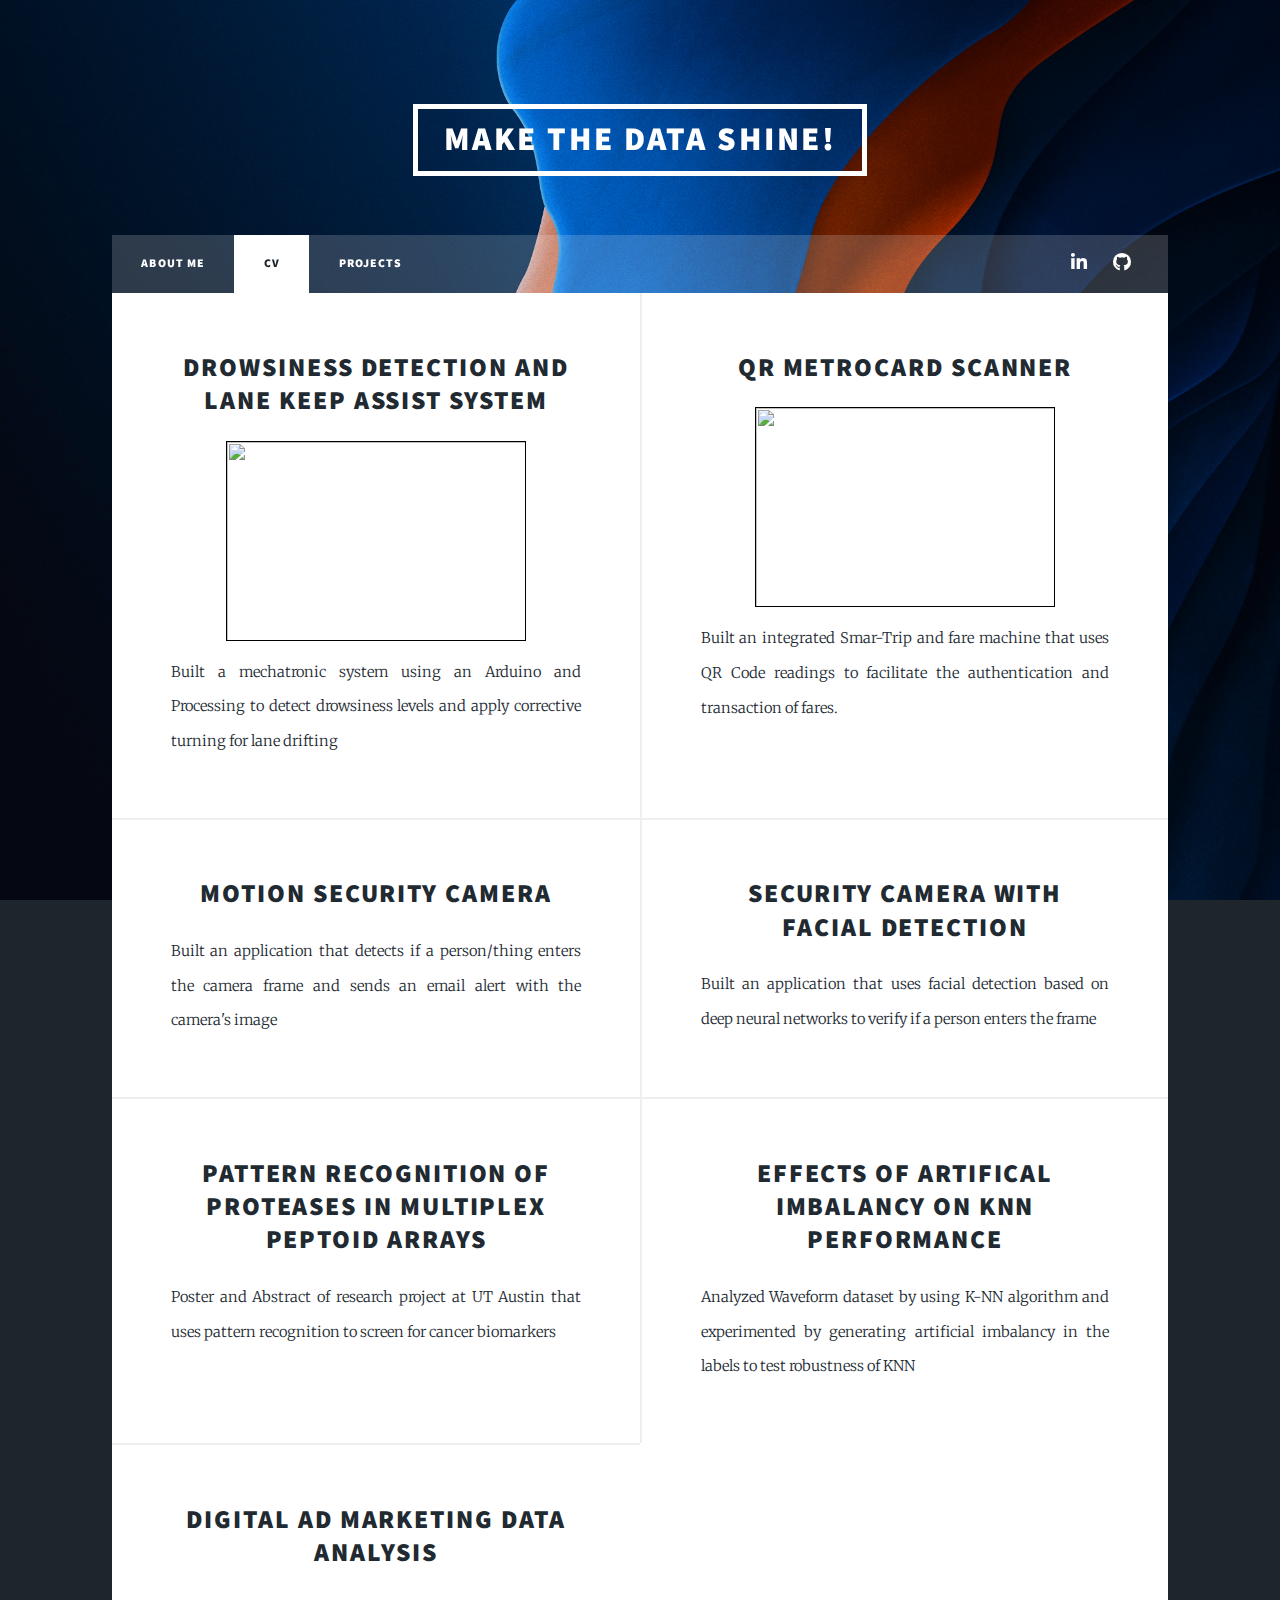
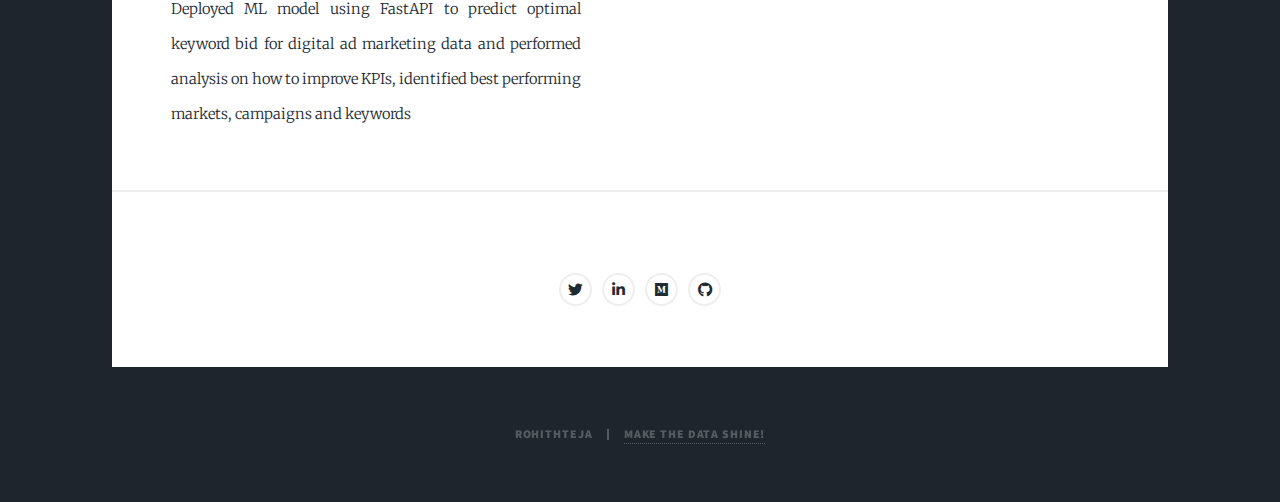
==== commit e06c6752: "fixed directories" ====
--- a/elements.html
+++ b/elements.html
@@ -6,7 +6,7 @@
 -->
 <html>
 	<head>
-		<title>Elements Reference - Massively by HTML5 UP</title>
+		<title>Abram Huang - Projects</title>
 		<meta charset="utf-8" />
 		<meta name="viewport" content="width=device-width, initial-scale=1, user-scalable=no" />
 		<link rel="stylesheet" href="assets/css/main.css" />
@@ -19,469 +19,102 @@
 
 				<!-- Header -->
 					<header id="header">
-						<a href="index.html" class="logo">Massively</a>
+						<a href="index.html" class="logo">Make the data shine!</a>
 					</header>
 
 				<!-- Nav -->
 					<nav id="nav">
 						<ul class="links">
-							<li><a href="index.html">This is Massively</a></li>
-							<li><a href="generic.html">Generic Page</a></li>
-							<li class="active"><a href="elements.html">Elements Reference</a></li>
+							<li><a href="index.html">About Me</a></li>
+							<li class="active"><a href="generic.html">CV</a></li>
+							<li><a href="elements.html">Projects</a></li>
 						</ul>
 						<ul class="icons">
-							<li><a href="#" class="icon brands fa-twitter"><span class="label">Twitter</span></a></li>
-							<li><a href="#" class="icon brands fa-facebook-f"><span class="label">Facebook</span></a></li>
-							<li><a href="#" class="icon brands fa-instagram"><span class="label">Instagram</span></a></li>
-							<li><a href="#" class="icon brands fa-github"><span class="label">GitHub</span></a></li>
+							<li><a href="https://www.linkedin.com/in/abramhuang" class="icon brands fa-linkedin-in"><span class="label">LinkedIn</span></a></li>
+							<li><a href="https://github.com/ActuallyAbram" class="icon brands fa-github"><span class="label">GitHub</span></a></li>
 						</ul>
 					</nav>
 
 				<!-- Main -->
 					<div id="main">
 
-						<!-- Post -->
-							<section class="post">
-								<header class="major">
-									<h1>Elements<br />
-									Reference</h1>
-								</header>
+						<section class="posts">
 
-								<!-- Text stuff -->
-									<h2>Text</h2>
-									<p>This is <b>bold</b> and this is <strong>strong</strong>. This is <i>italic</i> and this is <em>emphasized</em>.
-									This is <sup>superscript</sup> text and this is <sub>subscript</sub> text.
-									This is <u>underlined</u> and this is code: <code>for (;;) { ... }</code>.
-									Finally, this is a <a href="#">link</a>.</p>
-									<hr />
-									<h2>Heading Level 2</h2>
-									<h3>Heading Level 3</h3>
-									<h4>Heading Level 4</h4>
-									<h5>Heading Level 5</h5>
-									<h6>Heading Level 6</h6>
-									<hr />
-									<header>
-										<h2>Heading with a Subtitle</h2>
-										<p>Lorem ipsum dolor sit amet nullam id egestas urna aliquam</p>
-									</header>
-									<p>Nunc lacinia ante nunc ac lobortis. Interdum adipiscing gravida odio porttitor sem non mi integer non faucibus ornare mi ut ante amet placerat aliquet. Volutpat eu sed ante lacinia sapien lorem accumsan varius montes viverra nibh in adipiscing blandit tempus accumsan.</p>
-									<header>
-										<h3>Heading with a Subtitle</h3>
-										<p>Lorem ipsum dolor sit amet nullam id egestas urna aliquam</p>
-									</header>
-									<p>Nunc lacinia ante nunc ac lobortis. Interdum adipiscing gravida odio porttitor sem non mi integer non faucibus ornare mi ut ante amet placerat aliquet. Volutpat eu sed ante lacinia sapien lorem accumsan varius montes viverra nibh in adipiscing blandit tempus accumsan.</p>
-									<header>
-										<h4>Heading with a Subtitle</h4>
-										<p>Lorem ipsum dolor sit amet nullam id egestas urna aliquam</p>
-									</header>
-									<p>Nunc lacinia ante nunc ac lobortis. Interdum adipiscing gravida odio porttitor sem non mi integer non faucibus ornare mi ut ante amet placerat aliquet. Volutpat eu sed ante lacinia sapien lorem accumsan varius montes viverra nibh in adipiscing blandit tempus accumsan.</p>
+							<article>
+								<a href=https://github.com/ActuallyAbram/Drowsiness-Detector-Lane-Keep-Assist><h2>Drowsiness Detection and Lane Keep Assist System</h2></a>
+								<img src="images/driver_detect copy.gif" width="300" height="200", style="border: 1px solid black;">
+								<p>Built a mechatronic system using an Arduino and Processing to detect drowsiness levels and apply corrective turning for lane drifting</p>
+							</article>
+							<article>
+								<a href="https://github.com/ActuallyAbram/Metro_card_scanner"><h2>QR MetroCard Scanner
+								</h2></a>
+								<img src="images/QRCode.png" width="300" height="200", style="border: 1px solid black;">
+								<p>Built an integrated Smar-Trip and fare machine that uses QR Code readings to facilitate the authentication and transaction of fares.</p>
+							</article>
+							<article>
+								<a href="https://github.com/ActuallyAbram/Motion_Security_Camera"><h2>Motion Security Camera</h2></a>
+								<p>Built an application that detects if a person/thing enters the camera frame and sends an email alert with the camera's image</p>
+							</article>
+							<article>
+								<a href="https://github.com/ActuallyAbram/Facial_Detection_Cam"><h2>Security Camera with Facial Detection</h2></a>
+								<p>Built an application that uses facial detection based on deep neural networks to verify if a person enters the frame </p>
+							</article>
+							<article>
+								<a href="https://github.com/ActuallyAbram/REU_Work"><h2>Pattern Recognition of Proteases in Multiplex Peptoid Arrays</h2></a>
+								<p>Poster and Abstract of research project at UT Austin that uses pattern recognition to screen for cancer biomarkers</p>
+							</article>
+							<article>
+								<a href="https://github.com/rohithteja/K-Nearest-Neighbours"><h2>Effects of Artifical Imbalancy on KNN Performance</h2></a>
+								<p>Analyzed Waveform dataset by using K-NN algorithm
+									and experimented by generating artificial imbalancy in
+									the labels to test robustness of KNN</p>
+							</article>
 
-									<hr />
+							<article>
+								<h2>Digital AD Marketing Data Analysis</h2>
+								<p>Deployed ML model using FastAPI to predict optimal
+									keyword bid for digital ad marketing data and
+									performed analysis on how to improve KPIs, identified
+									best performing markets, campaigns and keywords</p>
+							</article>
 
-								<!-- Lists -->
-									<h2>Lists</h2>
-									<div class="row">
-										<div class="col-6 col-12-small">
 
-											<h3>Unordered</h3>
-											<ul>
-												<li>Dolor pulvinar etiam.</li>
-												<li>Sagittis lorem eleifend.</li>
-												<li>Felis feugiat dolore viverra.</li>
-												<li>Dolor pulvinar etiam.</li>
-											</ul>
 
-											<h3>Alternate</h3>
-											<ul class="alt">
-												<li>Dolor pulvinar etiam etiam.</li>
-												<li>Sagittis adipiscing eleifend.</li>
-												<li>Felis enim dolore viverra.</li>
-												<li>Dolor pulvinar etiam etiam.</li>
-											</ul>
 
-										</div>
-										<div class="col-6 col-12-small">
 
-											<h3>Ordered</h3>
-											<ol>
-												<li>Dolor pulvinar etiam.</li>
-												<li>Etiam vel felis at viverra.</li>
-												<li>Felis enim feugiat magna.</li>
-												<li>Etiam vel felis nullam.</li>
-												<li>Felis enim et tempus.</li>
-											</ol>
 
-											<h3>Icons</h3>
-											<ul class="icons">
-												<li><a href="#" class="icon brands fa-twitter"><span class="label">Twitter</span></a></li>
-												<li><a href="#" class="icon brands fa-facebook-f"><span class="label">Facebook</span></a></li>
-												<li><a href="#" class="icon brands fa-instagram"><span class="label">Instagram</span></a></li>
-												<li><a href="#" class="icon brands fa-github"><span class="label">Github</span></a></li>
-												<li><a href="#" class="icon brands fa-dribbble"><span class="label">Dribbble</span></a></li>
-											</ul>
-											<ul class="icons alt">
-												<li><a href="#" class="icon brands alt fa-twitter"><span class="label">Twitter</span></a></li>
-												<li><a href="#" class="icon brands alt fa-facebook-f"><span class="label">Facebook</span></a></li>
-												<li><a href="#" class="icon brands alt fa-instagram"><span class="label">Instagram</span></a></li>
-												<li><a href="#" class="icon brands alt fa-github"><span class="label">Github</span></a></li>
-												<li><a href="#" class="icon brands alt fa-dribbble"><span class="label">Dribbble</span></a></li>
-											</ul>
 
-										</div>
-									</div>
-									<h3>Definition</h3>
-									<dl>
-										<dt>Item 1</dt>
-										<dd>
-											<p>Lorem ipsum dolor vestibulum ante ipsum primis in faucibus vestibulum. Blandit adipiscing eu felis iaculis volutpat ac adipiscing accumsan eu faucibus. Integer ac pellentesque praesent.</p>
-										</dd>
-										<dt>Item 2</dt>
-										<dd>
-											<p>Lorem ipsum dolor vestibulum ante ipsum primis in faucibus vestibulum. Blandit adipiscing eu felis iaculis volutpat ac adipiscing accumsan eu faucibus. Integer ac pellentesque praesent.</p>
-										</dd>
-										<dt>Item 3</dt>
-										<dd>
-											<p>Lorem ipsum dolor vestibulum ante ipsum primis in faucibus vestibulum. Blandit adipiscing eu felis iaculis volutpat ac adipiscing accumsan eu faucibus. Integer ac pellentesque praesent.</p>
-										</dd>
-									</dl>
 
-									<h3>Actions</h3>
-									<ul class="actions">
-										<li><a href="#" class="button primary">Primary</a></li>
-										<li><a href="#" class="button">Default</a></li>
-									</ul>
-									<ul class="actions small">
-										<li><a href="#" class="button primary small">Small</a></li>
-										<li><a href="#" class="button small">Small</a></li>
-									</ul>
-									<div class="row">
-										<div class="col-6 col-12-small">
-											<ul class="actions stacked">
-												<li><a href="#" class="button primary">Default</a></li>
-												<li><a href="#" class="button">Default</a></li>
-											</ul>
-										</div>
-										<div class="col-6 col-12-small">
-											<ul class="actions stacked">
-												<li><a href="#" class="button primary small">Small</a></li>
-												<li><a href="#" class="button small">Small</a></li>
-											</ul>
-										</div>
-									</div>
-									<div class="row">
-										<div class="col-6 col-12-small">
-											<ul class="actions stacked">
-												<li><a href="#" class="button primary fit">Default</a></li>
-												<li><a href="#" class="button fit">Default</a></li>
-											</ul>
-										</div>
-										<div class="col-6 col-12-small">
-											<ul class="actions stacked">
-												<li><a href="#" class="button primary small fit">Small</a></li>
-												<li><a href="#" class="button small fit">Small</a></li>
-											</ul>
-										</div>
-									</div>
+						</section>
 
-									<hr />
 
-								<!-- Blockquote -->
-									<h2>Blockquote</h2>
-									<blockquote>Fringilla nisl. Donec accumsan interdum nisi, quis tincidunt felis sagittis eget tempus euismod. Vestibulum ante ipsum primis in faucibus vestibulum. Blandit adipiscing eu felis iaculis volutpat ac adipiscing accumsan faucibus. Vestibulum ante ipsum primis in faucibus vestibulum. Blandit adipiscing eu felis.</blockquote>
+						<!-- Footer -->
+						<footer>
+							<center>
 
-									<hr />
-
-								<!-- Table -->
-									<h2>Table</h2>
-
-									<h3>Default</h3>
-									<div class="table-wrapper">
-										<table>
-											<thead>
-												<tr>
-													<th>Name</th>
-													<th>Description</th>
-													<th>Price</th>
-												</tr>
-											</thead>
-											<tbody>
-												<tr>
-													<td>Item 1</td>
-													<td>Ante turpis integer aliquet porttitor.</td>
-													<td>29.99</td>
-												</tr>
-												<tr>
-													<td>Item 2</td>
-													<td>Vis ac commodo adipiscing arcu aliquet.</td>
-													<td>19.99</td>
-												</tr>
-												<tr>
-													<td>Item 3</td>
-													<td> Morbi faucibus arcu accumsan lorem.</td>
-													<td>29.99</td>
-												</tr>
-												<tr>
-													<td>Item 4</td>
-													<td>Vitae integer tempus condimentum.</td>
-													<td>19.99</td>
-												</tr>
-												<tr>
-													<td>Item 5</td>
-													<td>Ante turpis integer aliquet porttitor.</td>
-													<td>29.99</td>
-												</tr>
-											</tbody>
-											<tfoot>
-												<tr>
-													<td colspan="2"></td>
-													<td>100.00</td>
-												</tr>
-											</tfoot>
-										</table>
-									</div>
-
-									<h3>Alternate</h3>
-									<div class="table-wrapper">
-										<table class="alt">
-											<thead>
-												<tr>
-													<th>Name</th>
-													<th>Description</th>
-													<th>Price</th>
-												</tr>
-											</thead>
-											<tbody>
-												<tr>
-													<td>Item 1</td>
-													<td>Ante turpis integer aliquet porttitor.</td>
-													<td>29.99</td>
-												</tr>
-												<tr>
-													<td>Item 2</td>
-													<td>Vis ac commodo adipiscing arcu aliquet.</td>
-													<td>19.99</td>
-												</tr>
-												<tr>
-													<td>Item 3</td>
-													<td> Morbi faucibus arcu accumsan lorem.</td>
-													<td>29.99</td>
-												</tr>
-												<tr>
-													<td>Item 4</td>
-													<td>Vitae integer tempus condimentum.</td>
-													<td>19.99</td>
-												</tr>
-												<tr>
-													<td>Item 5</td>
-													<td>Ante turpis integer aliquet porttitor.</td>
-													<td>29.99</td>
-												</tr>
-											</tbody>
-											<tfoot>
-												<tr>
-													<td colspan="2"></td>
-													<td>100.00</td>
-												</tr>
-											</tfoot>
-										</table>
-									</div>
-
-									<hr />
-
-								<!-- Buttons -->
-									<h2>Buttons</h2>
-									<ul class="actions">
-										<li><a href="#" class="button primary">Primary</a></li>
-										<li><a href="#" class="button">Default</a></li>
-									</ul>
-									<ul class="actions">
-										<li><a href="#" class="button primary large">Large</a></li>
-										<li><a href="#" class="button">Default</a></li>
-										<li><a href="#" class="button small">Small</a></li>
-									</ul>
-									<ul class="actions fit">
-										<li><a href="#" class="button primary fit">Fit</a></li>
-										<li><a href="#" class="button fit">Fit</a></li>
-									</ul>
-									<ul class="actions fit small">
-										<li><a href="#" class="button primary fit small">Fit + Small</a></li>
-										<li><a href="#" class="button fit small">Fit + Small</a></li>
-									</ul>
-									<ul class="actions">
-										<li><a href="#" class="button primary icon solid fa-search">Icon</a></li>
-										<li><a href="#" class="button icon solid fa-download">Icon</a></li>
-									</ul>
-									<ul class="actions">
-										<li><span class="button primary disabled">Primary</span></li>
-										<li><span class="button disabled">Default</span></li>
+								<section>
+									<h3></h3>
+									<ul class="icons alt">
+										<li><a href="https://twitter.com/rohithtejam" class="icon brands fa-twitter"><span class="label">Twitter</span></a></li>
+										<li><a href="https://www.linkedin.com/in/rohithteja/" class="icon brands fa-linkedin-in"><span class="label">LinkedIn</span></a></li>
+										<li><a href="https://medium.com/@rohithtejam" class="icon brands fa-medium"><span class="label">Medium</span></a></li>
+										<li><a href="https://github.com/rohithteja" class="icon brands fa-github"><span class="label">GitHub</span></a></li>
 									</ul>
 
-									<hr />
+							</section>
+						</center>
+						</footer>
 
-								<!-- Form -->
-									<h2>Form</h2>
+				</div>
 
-									<form method="post" action="#">
-										<div class="row gtr-uniform">
-											<div class="col-6 col-12-xsmall">
-												<input type="text" name="demo-name" id="demo-name" value="" placeholder="Name" />
-											</div>
-											<div class="col-6 col-12-xsmall">
-												<input type="email" name="demo-email" id="demo-email" value="" placeholder="Email" />
-											</div>
-											<!-- Break -->
-											<div class="col-12">
-												<select name="demo-category" id="demo-category">
-													<option value="">- Category -</option>
-													<option value="1">Manufacturing</option>
-													<option value="1">Shipping</option>
-													<option value="1">Administration</option>
-													<option value="1">Human Resources</option>
-												</select>
-											</div>
-											<!-- Break -->
-											<div class="col-4 col-12-small">
-												<input type="radio" id="demo-priority-low" name="demo-priority" checked>
-												<label for="demo-priority-low">Low</label>
-											</div>
-											<div class="col-4 col-12-small">
-												<input type="radio" id="demo-priority-normal" name="demo-priority">
-												<label for="demo-priority-normal">Normal</label>
-											</div>
-											<div class="col-4 col-12-small">
-												<input type="radio" id="demo-priority-high" name="demo-priority">
-												<label for="demo-priority-high">High</label>
-											</div>
-											<!-- Break -->
-											<div class="col-6 col-12-small">
-												<input type="checkbox" id="demo-copy" name="demo-copy">
-												<label for="demo-copy">Email me a copy</label>
-											</div>
-											<div class="col-6 col-12-small">
-												<input type="checkbox" id="demo-human" name="demo-human" checked>
-												<label for="demo-human">I am a human</label>
-											</div>
-											<!-- Break -->
-											<div class="col-12">
-												<textarea name="demo-message" id="demo-message" placeholder="Enter your message" rows="6"></textarea>
-											</div>
-											<!-- Break -->
-											<div class="col-12">
-												<ul class="actions">
-													<li><input type="submit" value="Send Message" class="primary" /></li>
-													<li><input type="reset" value="Reset" /></li>
-												</ul>
-											</div>
-										</div>
-									</form>
 
-									<hr />
 
-								<!-- Image -->
-									<h2>Image</h2>
 
-									<h3>Fit</h3>
-									<span class="image fit"><img src="images/pic01.jpg" alt="" /></span>
-									<div class="box alt">
-										<div class="row gtr-50 gtr-uniform">
-											<div class="col-4"><span class="image fit"><img src="images/pic02.jpg" alt="" /></span></div>
-											<div class="col-4"><span class="image fit"><img src="images/pic03.jpg" alt="" /></span></div>
-											<div class="col-4"><span class="image fit"><img src="images/pic04.jpg" alt="" /></span></div>
-											<!-- Break -->
-											<div class="col-4"><span class="image fit"><img src="images/pic04.jpg" alt="" /></span></div>
-											<div class="col-4"><span class="image fit"><img src="images/pic02.jpg" alt="" /></span></div>
-											<div class="col-4"><span class="image fit"><img src="images/pic03.jpg" alt="" /></span></div>
-											<!-- Break -->
-											<div class="col-4"><span class="image fit"><img src="images/pic03.jpg" alt="" /></span></div>
-											<div class="col-4"><span class="image fit"><img src="images/pic04.jpg" alt="" /></span></div>
-											<div class="col-4"><span class="image fit"><img src="images/pic02.jpg" alt="" /></span></div>
-										</div>
-									</div>
 
-									<h3>Left &amp; Right</h3>
-									<p><span class="image left"><img src="images/pic08.jpg" alt="" /></span>Lorem ipsum dolor sit accumsan interdum nisi, quis tincidunt felis sagittis eget. tempus euismod. Vestibulum ante ipsum primis in faucibus vestibulum. Blandit adipiscing eu felis iaculis volutpat ac adipiscing accumsan eu faucibus. Integer ac pellentesque praesent tincidunt felis sagittis eget. tempus euismod. Vestibulum ante ipsum primis sagittis eget. tempus euismod. Vestibulum ante ipsum primis in faucibus vestibulum. Blandit adipiscing eu felis iaculis volutpat ac adipiscing accumsan eu faucibus. Integer ac pellentesque praesent tincidunt felis sagittis eget. tempus euismod. Vestibulum ante ipsum primis in faucibus vestibulum. Blandit adipiscing eu felis iaculis volutpat ac adipiscing accumsan eu faucibus. Integer ac pellentesque praesent. Vestibulum ante ipsum primis in faucibus magna blandit adipiscing eu felis iaculis.</p>
-									<p><span class="image right"><img src="images/pic09.jpg" alt="" /></span>Lorem ipsum dolor sit accumsan interdum nisi, quis tincidunt felis sagittis eget. tempus euismod. Vestibulum ante ipsum primis in faucibus vestibulum. Blandit adipiscing eu felis iaculis volutpat ac adipiscing accumsan eu faucibus. Integer ac pellentesque praesent tincidunt felis sagittis eget. tempus euismod. Vestibulum ante ipsum primis sagittis eget. tempus euismod. Vestibulum ante ipsum primis in faucibus vestibulum. Blandit adipiscing eu felis iaculis volutpat ac adipiscing accumsan eu faucibus. Integer ac pellentesque praesent tincidunt felis sagittis eget. tempus euismod. Vestibulum ante ipsum primis in faucibus vestibulum. Blandit adipiscing eu felis iaculis volutpat ac adipiscing accumsan eu faucibus. Integer ac pellentesque praesent. Vestibulum ante ipsum primis in faucibus magna blandit adipiscing eu felis iaculis.</p>
-
-									<hr />
-
-								<!-- Box -->
-									<h2>Box</h2>
-									<div class="box">
-										<p>Felis sagittis eget tempus primis in faucibus vestibulum. Blandit adipiscing eu felis iaculis volutpat ac adipiscing accumsan eu faucibus. Integer ac pellentesque praesent tincidunt felis sagittis eget. tempus euismod. Magna sed etiam ante ipsum primis in faucibus vestibulum. Blandit adipiscing eu ipsum primis in faucibus vestibulum. Blandit adipiscing eu felis iaculis volutpat ac adipiscing accumsan eu faucibus lorem ipsum dolor sit amet nullam. Integer ac pellentesque praesent tincidunt felis sagittis eget. tempus euismod. Vestibulum ante ipsum primis sagittis eget. tempus euismod. Vestibulum ante ipsum primis in faucibus vestibulum. Blandit adipiscing eu felis iaculis volutpat ac adipiscing accumsan eu faucibus. Integer ac pellentesque praesent tincidunt felis sagittis eget. tempus euismod. Vestibulum ante ipsum primis in faucibus vestibulum. Blandit adipiscing eu felis iaculis volutpat ac adipiscing accumsan eu faucibus. Integer ac pellentesque praesent. Vestibulum ante ipsum primis in faucibus magna blandit adipiscing eu felis iaculis volutpat lorem ipsum dolor.</p>
-									</div>
-
-									<hr />
-
-								<!-- Preformatted Code -->
-									<h2>Preformatted</h2>
-									<pre><code>i = 0;
-
-while (!deck.isInOrder()) {
-    print 'Iteration ' + i;
-    deck.shuffle();
-    i++;
-}
-
-print 'It took ' + i + ' iterations to sort the deck.';
-</code></pre>
-
-							</section>
-
-					</div>
-
-				<!-- Footer -->
-					<footer id="footer">
-						<section>
-							<form method="post" action="#">
-								<div class="fields">
-									<div class="field">
-										<label for="name">Name</label>
-										<input type="text" name="name" id="name" />
-									</div>
-									<div class="field">
-										<label for="email">Email</label>
-										<input type="text" name="email" id="email" />
-									</div>
-									<div class="field">
-										<label for="message">Message</label>
-										<textarea name="message" id="message" rows="3"></textarea>
-									</div>
-								</div>
-								<ul class="actions">
-									<li><input type="submit" value="Send Message" /></li>
-								</ul>
-							</form>
-						</section>
-						<section class="split contact">
-							<section class="alt">
-								<h3>Address</h3>
-								<p>1234 Somewhere Road #87257<br />
-								Nashville, TN 00000-0000</p>
-							</section>
-							<section>
-								<h3>Phone</h3>
-								<p><a href="#">(000) 000-0000</a></p>
-							</section>
-							<section>
-								<h3>Email</h3>
-								<p><a href="#">info@untitled.tld</a></p>
-							</section>
-							<section>
-								<h3>Social</h3>
-								<ul class="icons alt">
-									<li><a href="#" class="icon brands alt fa-twitter"><span class="label">Twitter</span></a></li>
-									<li><a href="#" class="icon brands alt fa-facebook-f"><span class="label">Facebook</span></a></li>
-									<li><a href="#" class="icon brands alt fa-instagram"><span class="label">Instagram</span></a></li>
-									<li><a href="#" class="icon brands alt fa-github"><span class="label">GitHub</span></a></li>
-								</ul>
-							</section>
-						</section>
-					</footer>
-
-				<!-- Copyright -->
-					<div id="copyright">
-						<ul><li>&copy; Untitled</li><li>Design: <a href="https://html5up.net">HTML5 UP</a></li></ul>
-					</div>
+			<!-- Copyright -->
+				<div id="copyright">
+					<ul><li> rohithteja</li><li> <a href="#">Make the data shine!</a></li></ul>
+				</div>
 
 			</div>
 
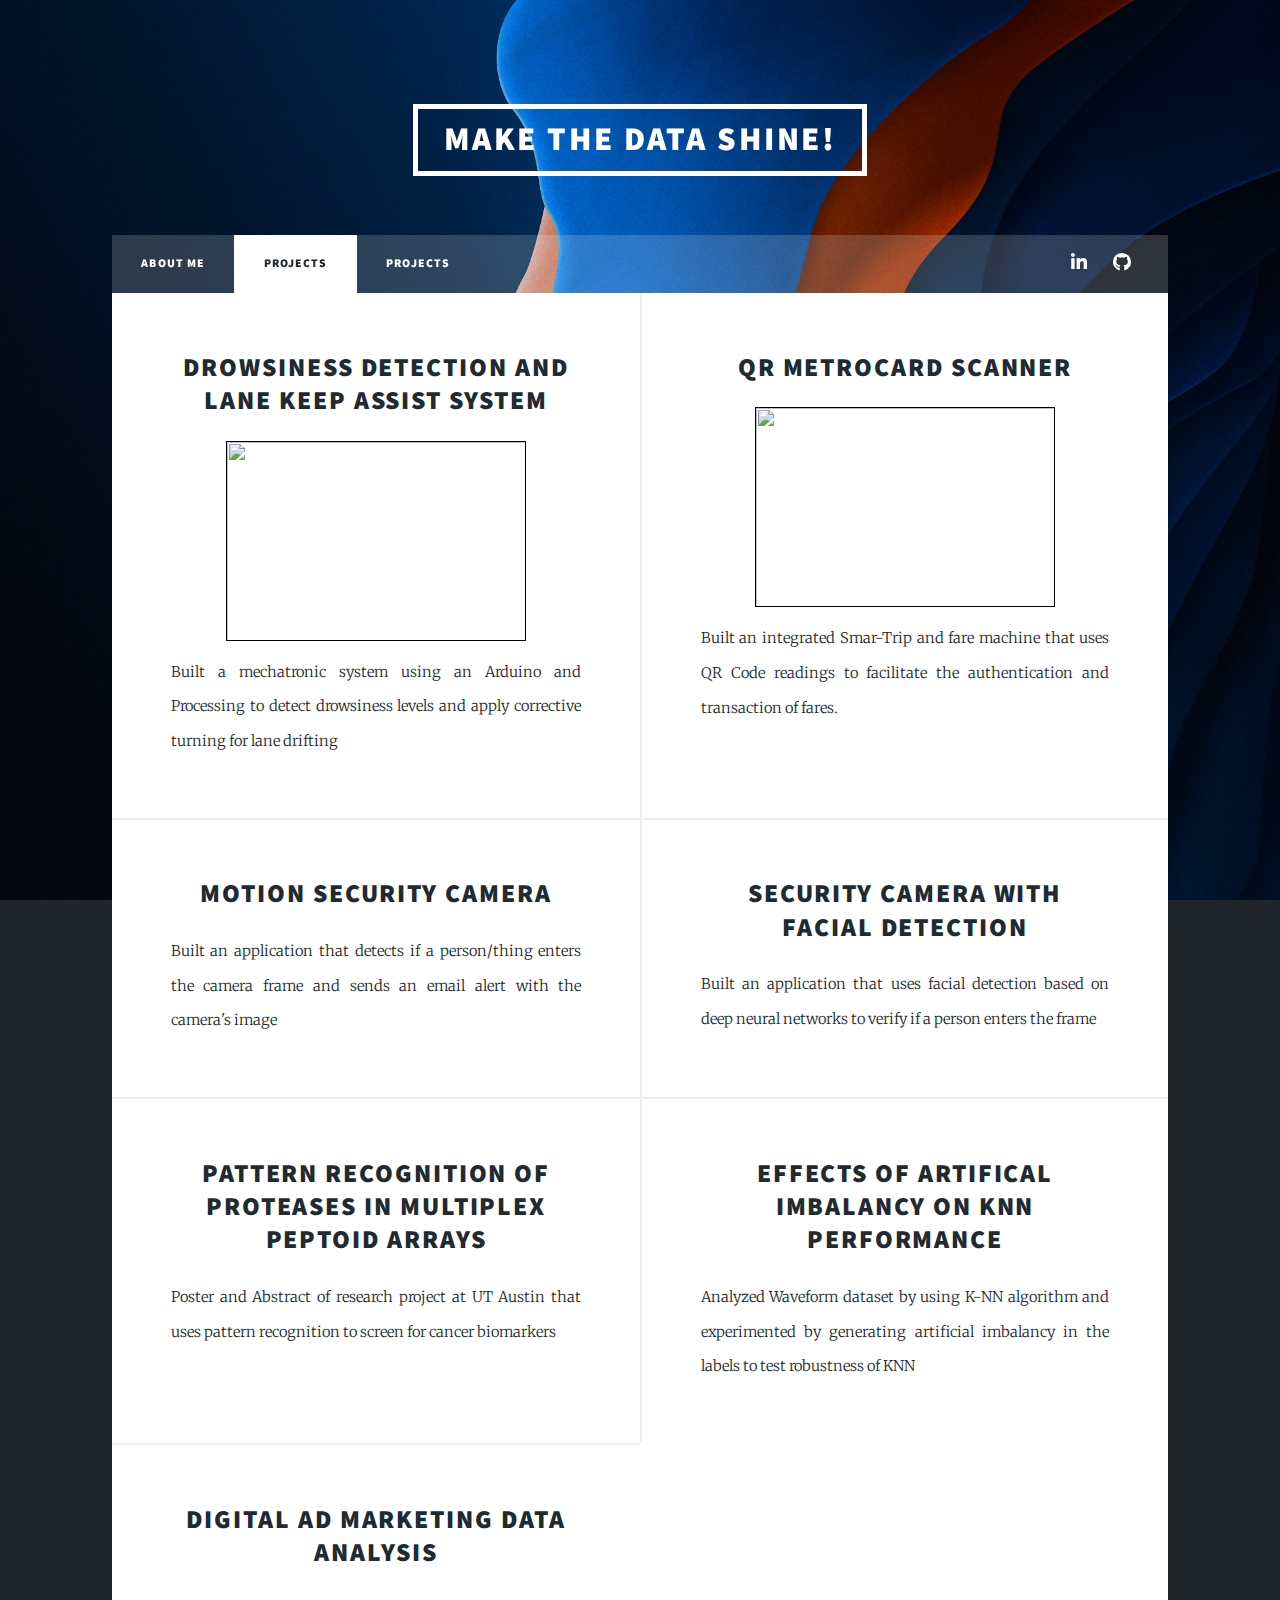
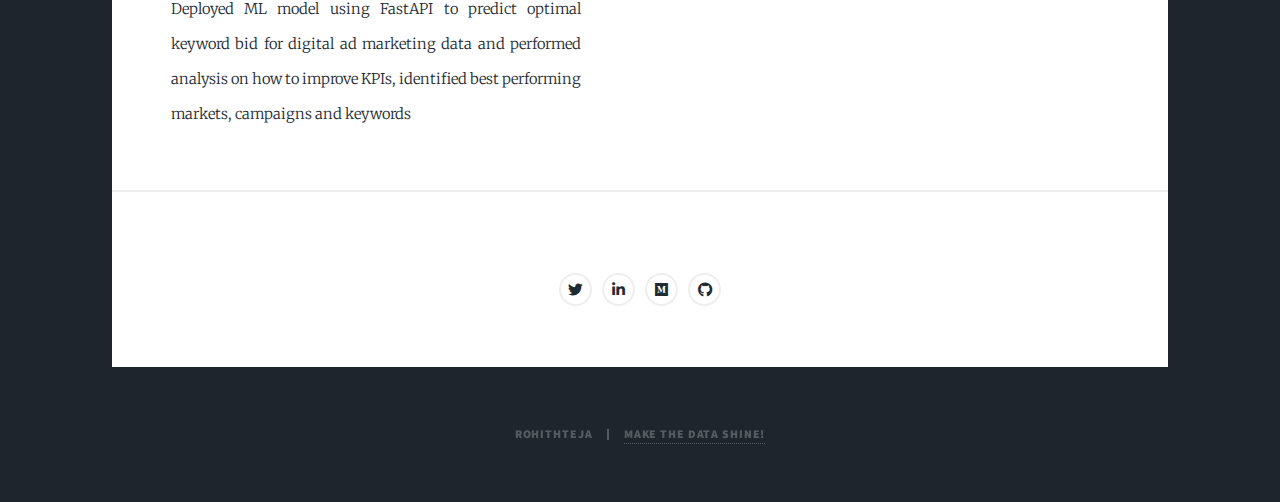
==== commit 6f74deeb: "fixed directories" ====
--- a/elements.html
+++ b/elements.html
@@ -26,7 +26,7 @@
 					<nav id="nav">
 						<ul class="links">
 							<li><a href="index.html">About Me</a></li>
-							<li class="active"><a href="generic.html">CV</a></li>
+							<li class="active"><a href="generic.html">Projects</a></li>
 							<li><a href="elements.html">Projects</a></li>
 						</ul>
 						<ul class="icons">
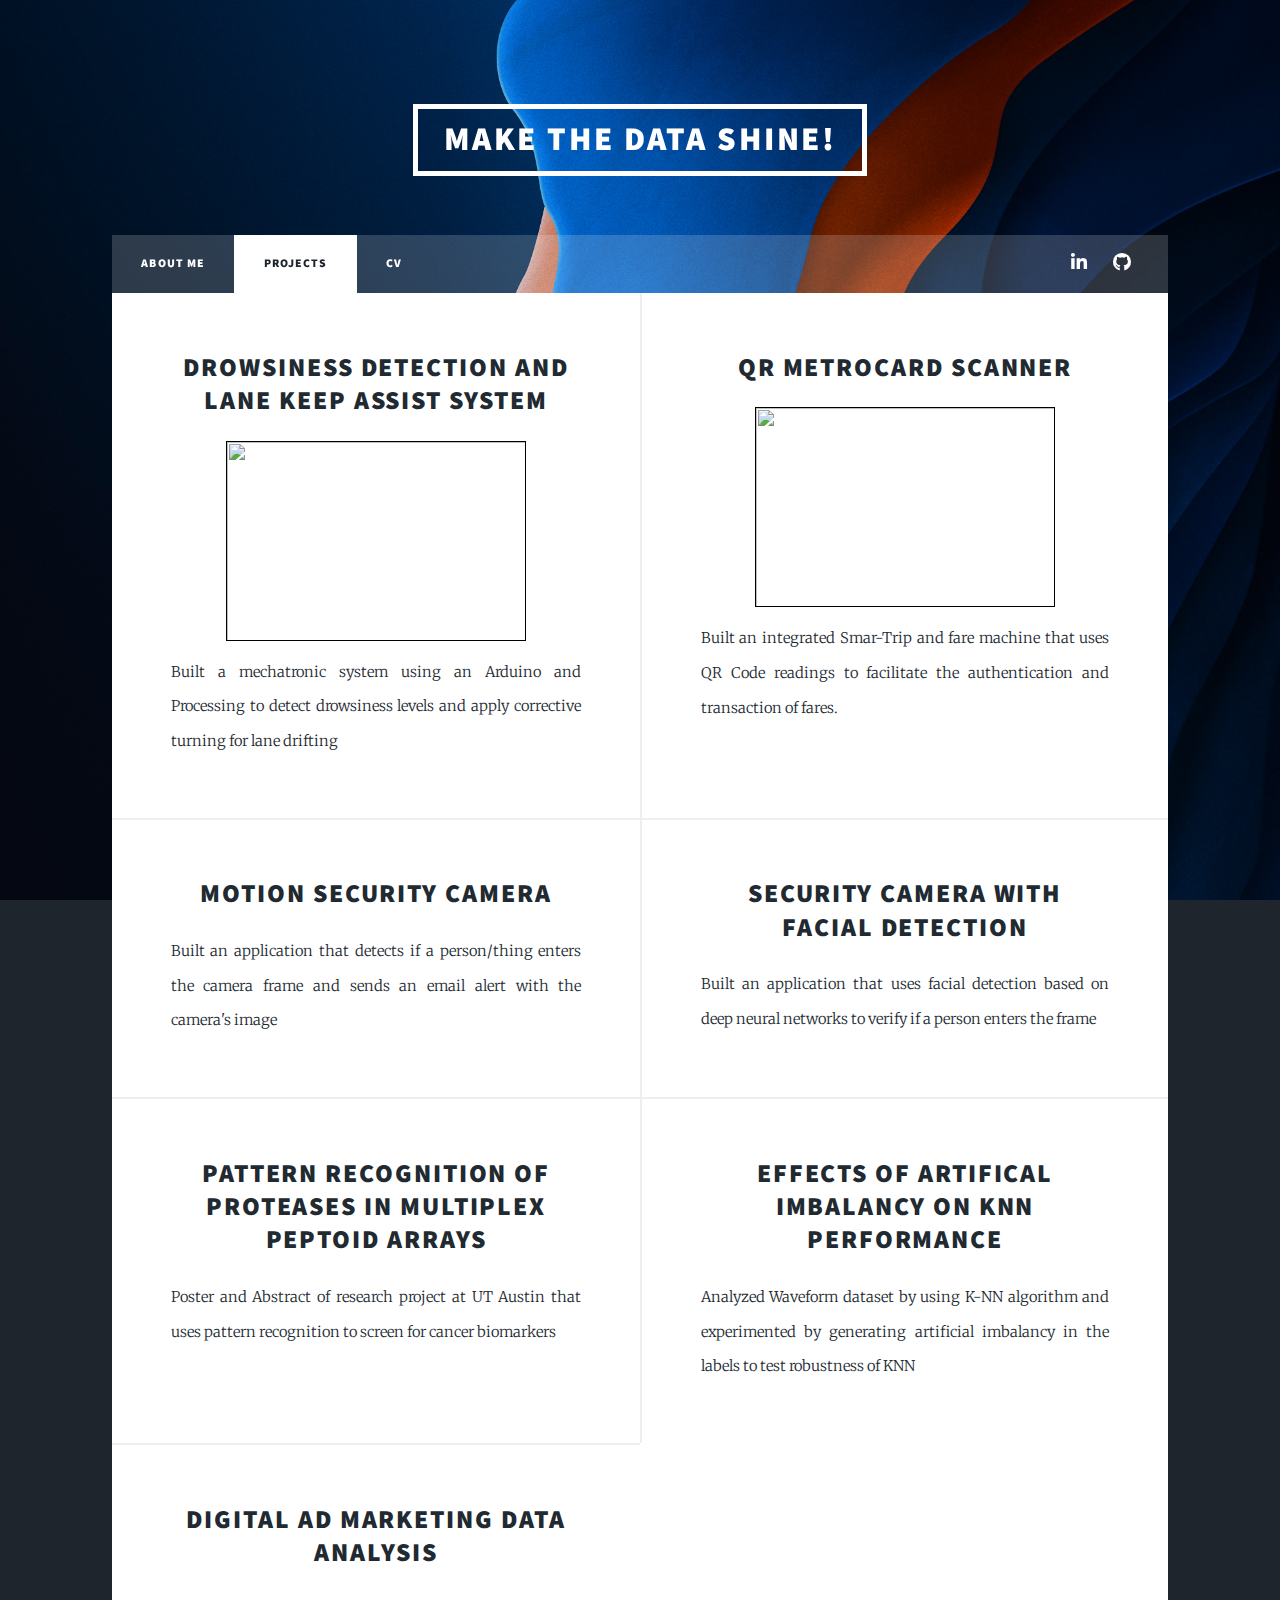
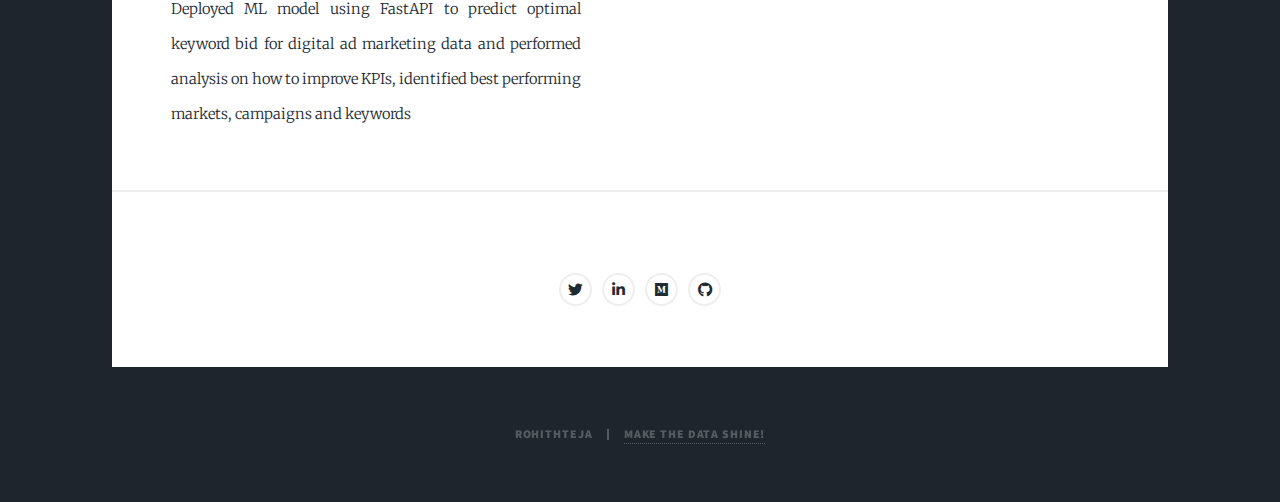
==== commit 296cf81c: "fixed directories" ====
--- a/elements.html
+++ b/elements.html
@@ -27,7 +27,7 @@
 						<ul class="links">
 							<li><a href="index.html">About Me</a></li>
 							<li class="active"><a href="generic.html">Projects</a></li>
-							<li><a href="elements.html">Projects</a></li>
+							<li><a href="elements.html">CV</a></li>
 						</ul>
 						<ul class="icons">
 							<li><a href="https://www.linkedin.com/in/abramhuang" class="icon brands fa-linkedin-in"><span class="label">LinkedIn</span></a></li>
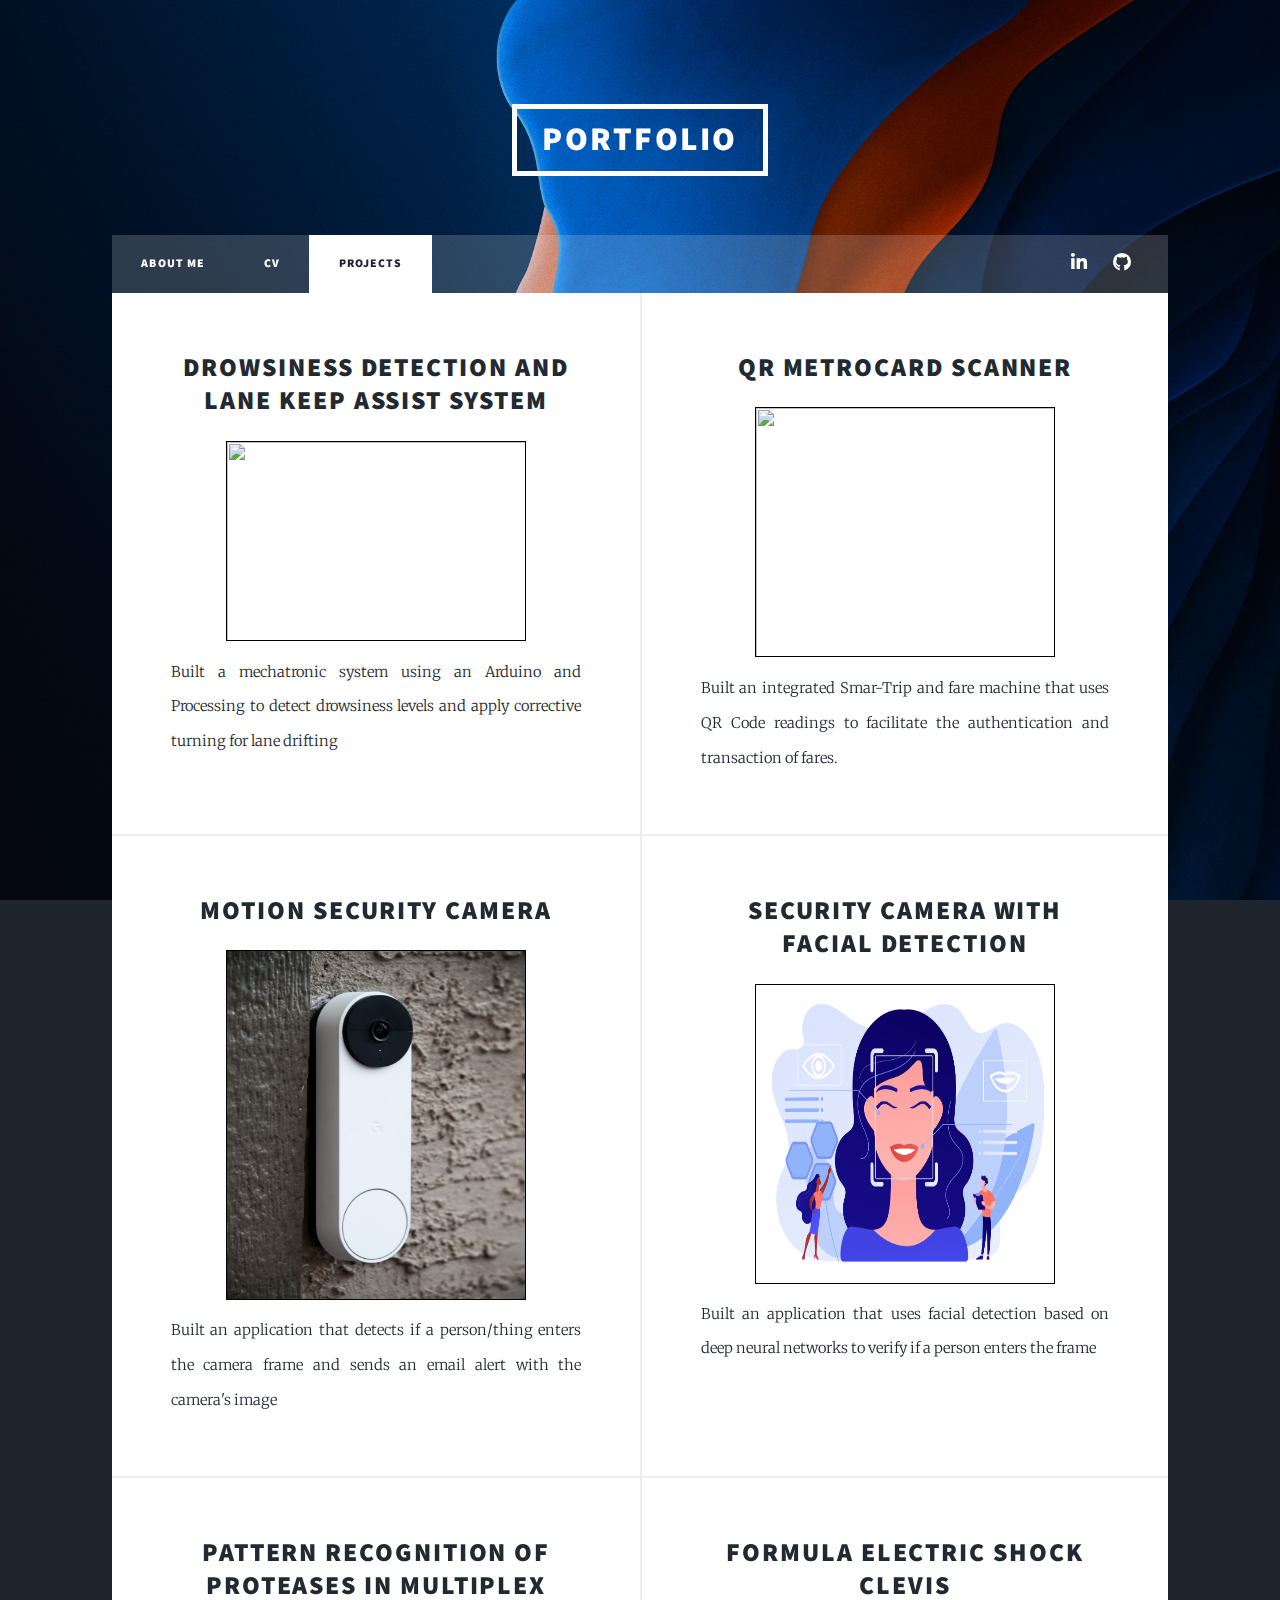
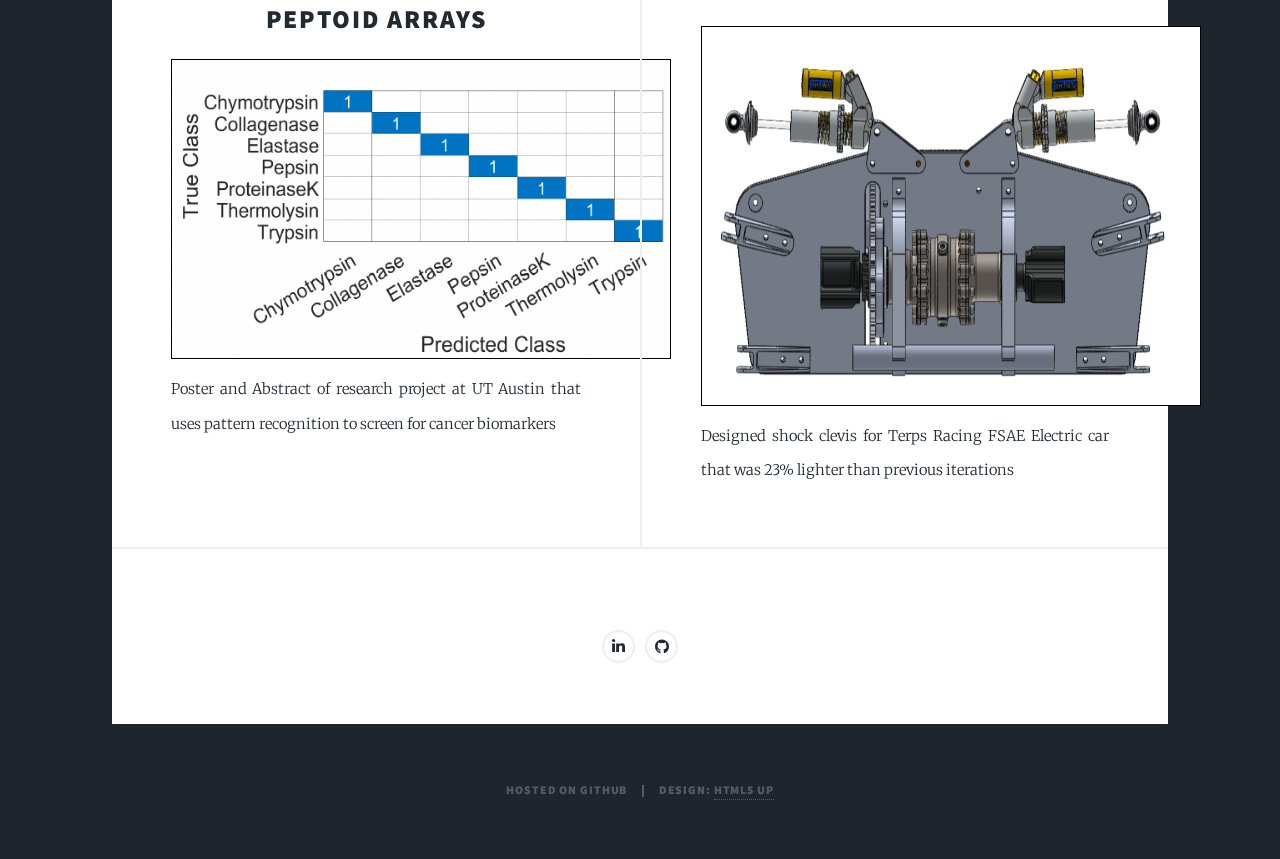
==== commit daed00c4: "fixed directories" ====
--- a/elements.html
+++ b/elements.html
@@ -19,15 +19,15 @@
 
 				<!-- Header -->
 					<header id="header">
-						<a href="index.html" class="logo">Make the data shine!</a>
+						<a href="index.html" class="logo">Portfolio</a>
 					</header>
 
 				<!-- Nav -->
 					<nav id="nav">
 						<ul class="links">
 							<li><a href="index.html">About Me</a></li>
-							<li class="active"><a href="generic.html">Projects</a></li>
-							<li><a href="elements.html">CV</a></li>
+							<li><a href="generic.html">CV</a></li>
+							<li class="active"><a href="elements.html">Projects</a></li>
 						</ul>
 						<ul class="icons">
 							<li><a href="https://www.linkedin.com/in/abramhuang" class="icon brands fa-linkedin-in"><span class="label">LinkedIn</span></a></li>
@@ -48,35 +48,31 @@
 							<article>
 								<a href="https://github.com/ActuallyAbram/Metro_card_scanner"><h2>QR MetroCard Scanner
 								</h2></a>
-								<img src="images/QRCode.png" width="300" height="200", style="border: 1px solid black;">
+								<img src="images/QRCode.png" width="300" height="250", style="border: 1px solid black;">
 								<p>Built an integrated Smar-Trip and fare machine that uses QR Code readings to facilitate the authentication and transaction of fares.</p>
 							</article>
 							<article>
 								<a href="https://github.com/ActuallyAbram/Motion_Security_Camera"><h2>Motion Security Camera</h2></a>
+								<img src="images/doorbell_cam.jpg" width="300" height="350", style="border: 1px solid black;">
 								<p>Built an application that detects if a person/thing enters the camera frame and sends an email alert with the camera's image</p>
 							</article>
 							<article>
 								<a href="https://github.com/ActuallyAbram/Facial_Detection_Cam"><h2>Security Camera with Facial Detection</h2></a>
+								<img src="images/facial_detect.jpg" width="300" height="300", style="border: 1px solid black;">
 								<p>Built an application that uses facial detection based on deep neural networks to verify if a person enters the frame </p>
 							</article>
 							<article>
 								<a href="https://github.com/ActuallyAbram/REU_Work"><h2>Pattern Recognition of Proteases in Multiplex Peptoid Arrays</h2></a>
+								<img src="images/knn.png" width="500" height="300", style="border: 1px solid black;">
 								<p>Poster and Abstract of research project at UT Austin that uses pattern recognition to screen for cancer biomarkers</p>
 							</article>
 							<article>
-								<a href="https://github.com/rohithteja/K-Nearest-Neighbours"><h2>Effects of Artifical Imbalancy on KNN Performance</h2></a>
-								<p>Analyzed Waveform dataset by using K-NN algorithm
-									and experimented by generating artificial imbalancy in
-									the labels to test robustness of KNN</p>
+								<a href="shock.html"><h2>Formula Electric Shock Clevis </h2></a>
+								<img src="images/shock_1.png" width="500" height="380", style="border: 1px solid black;">
+								<p>Designed shock clevis for Terps Racing FSAE Electric car that was 23% lighter than previous iterations</p>
 							</article>
 
-							<article>
-								<h2>Digital AD Marketing Data Analysis</h2>
-								<p>Deployed ML model using FastAPI to predict optimal
-									keyword bid for digital ad marketing data and
-									performed analysis on how to improve KPIs, identified
-									best performing markets, campaigns and keywords</p>
-							</article>
+
 
 
 
@@ -95,10 +91,8 @@
 								<section>
 									<h3></h3>
 									<ul class="icons alt">
-										<li><a href="https://twitter.com/rohithtejam" class="icon brands fa-twitter"><span class="label">Twitter</span></a></li>
-										<li><a href="https://www.linkedin.com/in/rohithteja/" class="icon brands fa-linkedin-in"><span class="label">LinkedIn</span></a></li>
-										<li><a href="https://medium.com/@rohithtejam" class="icon brands fa-medium"><span class="label">Medium</span></a></li>
-										<li><a href="https://github.com/rohithteja" class="icon brands fa-github"><span class="label">GitHub</span></a></li>
+										<li><a href="https://www.linkedin.com/in/abramhuang" class="icon brands fa-linkedin-in"><span class="label">LinkedIn</span></a></li>
+										<li><a href="https://github.com/ActuallyAbram" class="icon brands fa-github"><span class="label">GitHub</span></a></li>
 									</ul>
 
 							</section>
@@ -113,7 +107,7 @@
 
 			<!-- Copyright -->
 				<div id="copyright">
-					<ul><li> rohithteja</li><li> <a href="#">Make the data shine!</a></li></ul>
+					<ul><li>Hosted on Github</li><li>Design: <a href="https://html5up.net">HTML5 UP</a></li></ul>
 				</div>
 
 			</div>
--- a/assets/css/main.css
+++ b/assets/css/main.css
@@ -28,6 +28,12 @@
 article, aside, details, figcaption, figure,
 footer, header, hgroup, menu, nav, section {
 	display: block;}
+ a:hover {
+        color: blue;
+    }
+   a h2:hover {
+  color: #3FB3ED
+}
 
 body {
 	line-height: 1;
@@ -4703,4 +4709,4 @@
                         flex: 1;
             }
         }
-    }+    }
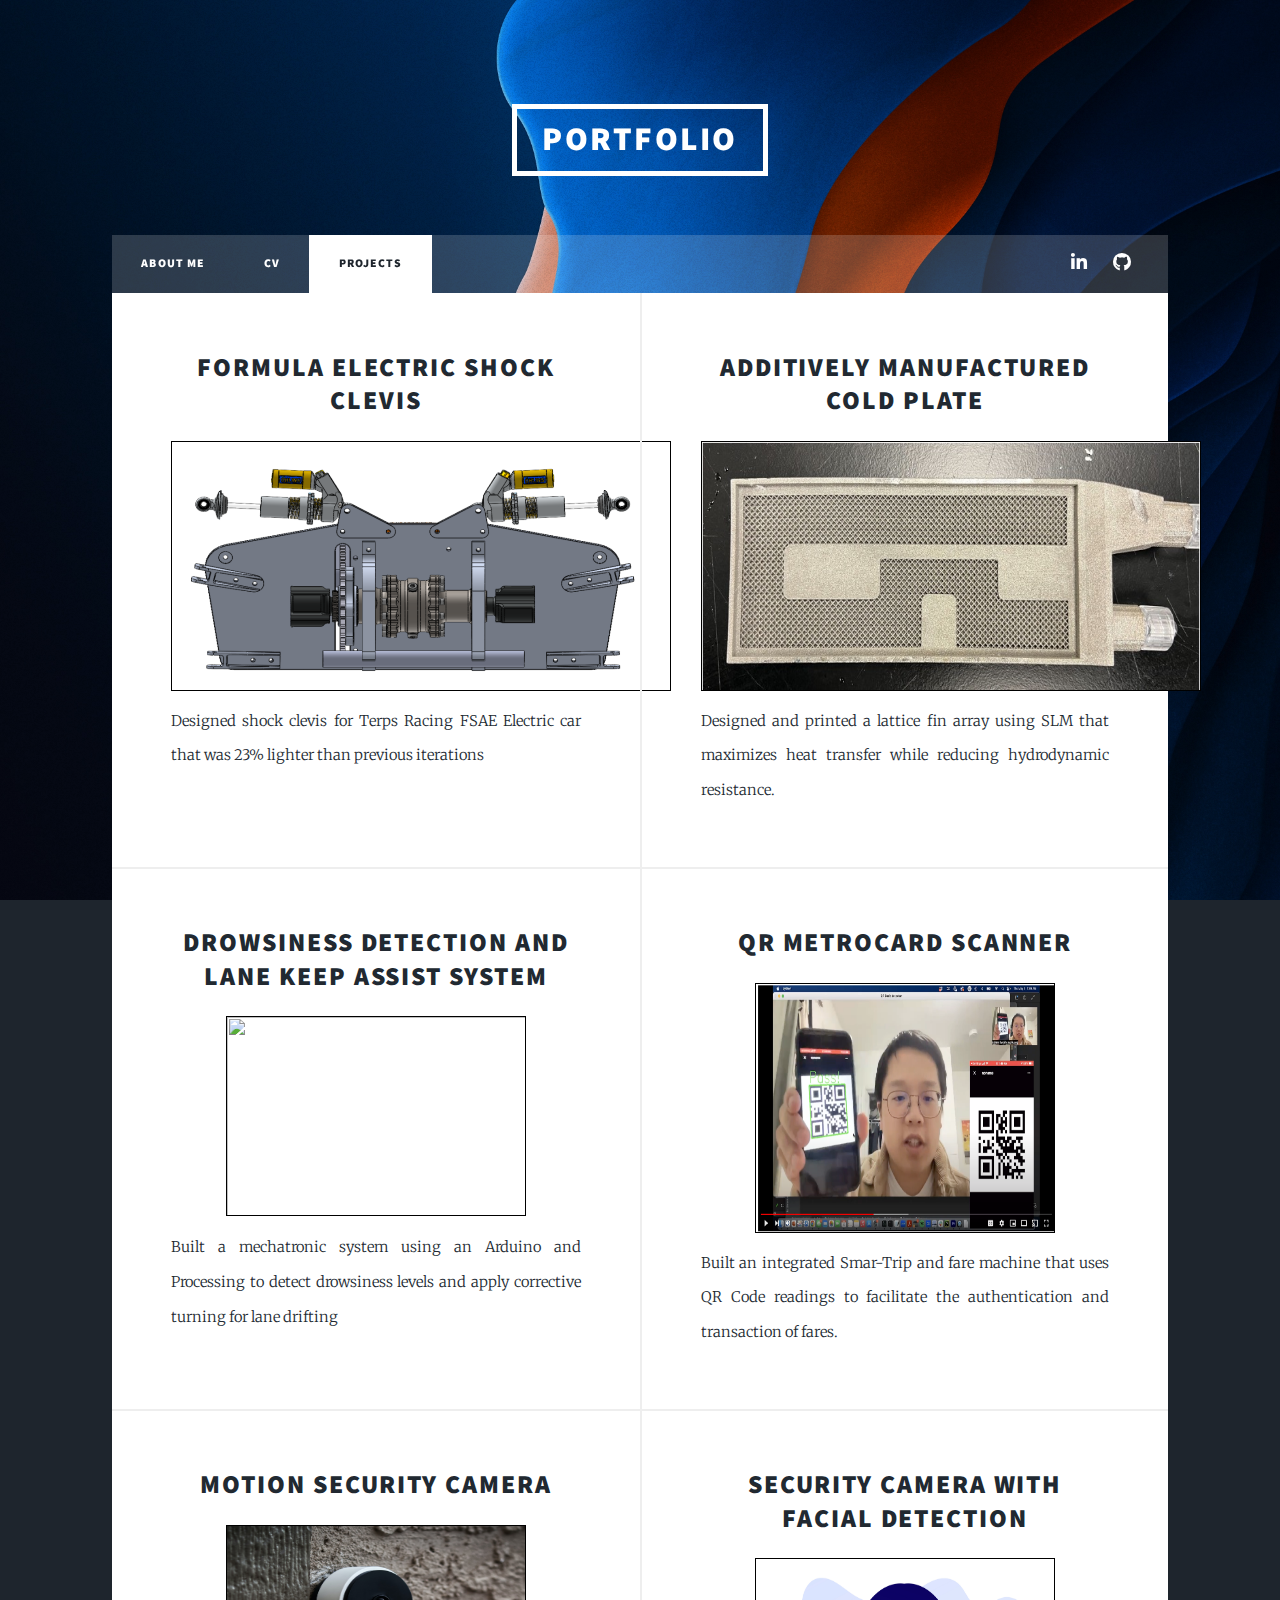
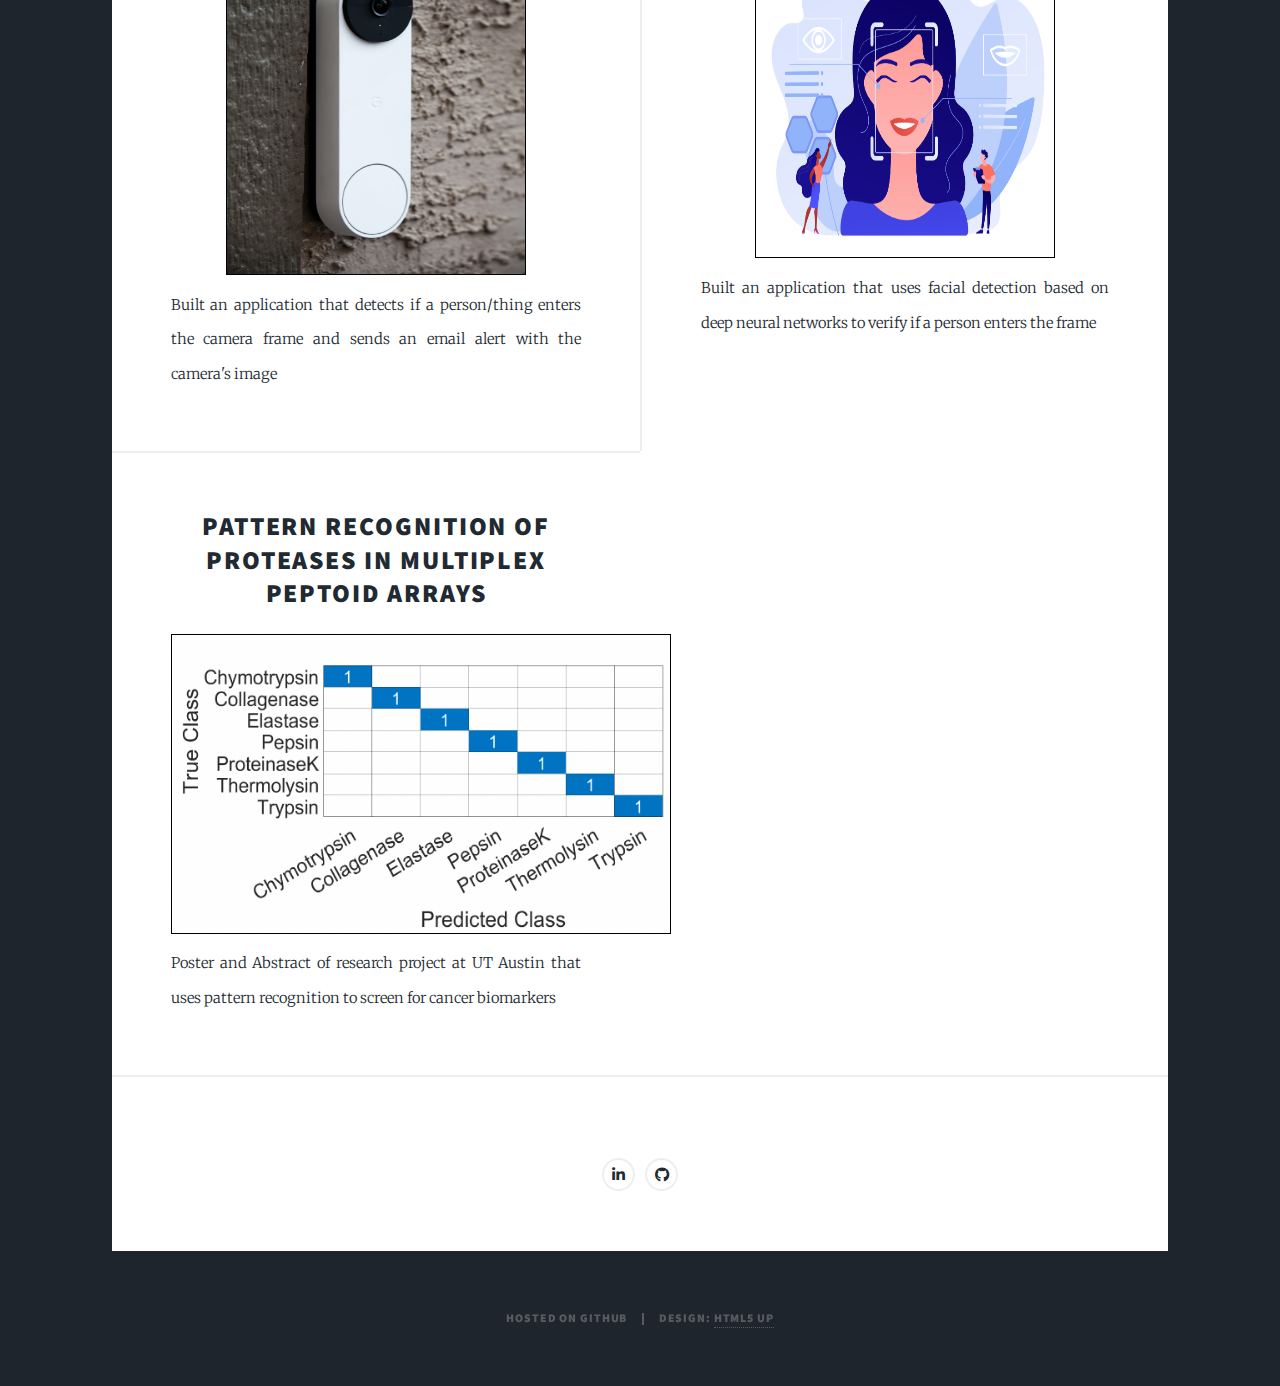
==== commit f0894a37: "fixed directories" ====
--- a/elements.html
+++ b/elements.html
@@ -39,7 +39,16 @@
 					<div id="main">
 
 						<section class="posts">
-
+							<article>
+								<a href="shock.html"><h2>Formula Electric Shock Clevis </h2></a>
+								<img src="images/shock_1.png" width="500" height="250", style="border: 1px solid black;">
+								<p>Designed shock clevis for Terps Racing FSAE Electric car that was 23% lighter than previous iterations</p>
+							</article>
+							<article>
+								<a href="am.html"><h2>Additively Manufactured Cold Plate </h2></a>
+								<img src="images/am-fab_1.jpg" width="500" height="250", style="border: 1px solid black;">
+								<p>Designed and printed a lattice fin array using SLM that maximizes heat transfer while reducing hydrodynamic resistance.</p>
+							</article>
 							<article>
 								<a href=https://github.com/ActuallyAbram/Drowsiness-Detector-Lane-Keep-Assist><h2>Drowsiness Detection and Lane Keep Assist System</h2></a>
 								<img src="images/driver_detect copy.gif" width="300" height="200", style="border: 1px solid black;">
@@ -66,11 +75,7 @@
 								<img src="images/knn.png" width="500" height="300", style="border: 1px solid black;">
 								<p>Poster and Abstract of research project at UT Austin that uses pattern recognition to screen for cancer biomarkers</p>
 							</article>
-							<article>
-								<a href="shock.html"><h2>Formula Electric Shock Clevis </h2></a>
-								<img src="images/shock_1.png" width="500" height="380", style="border: 1px solid black;">
-								<p>Designed shock clevis for Terps Racing FSAE Electric car that was 23% lighter than previous iterations</p>
-							</article>
+
 
 
 
